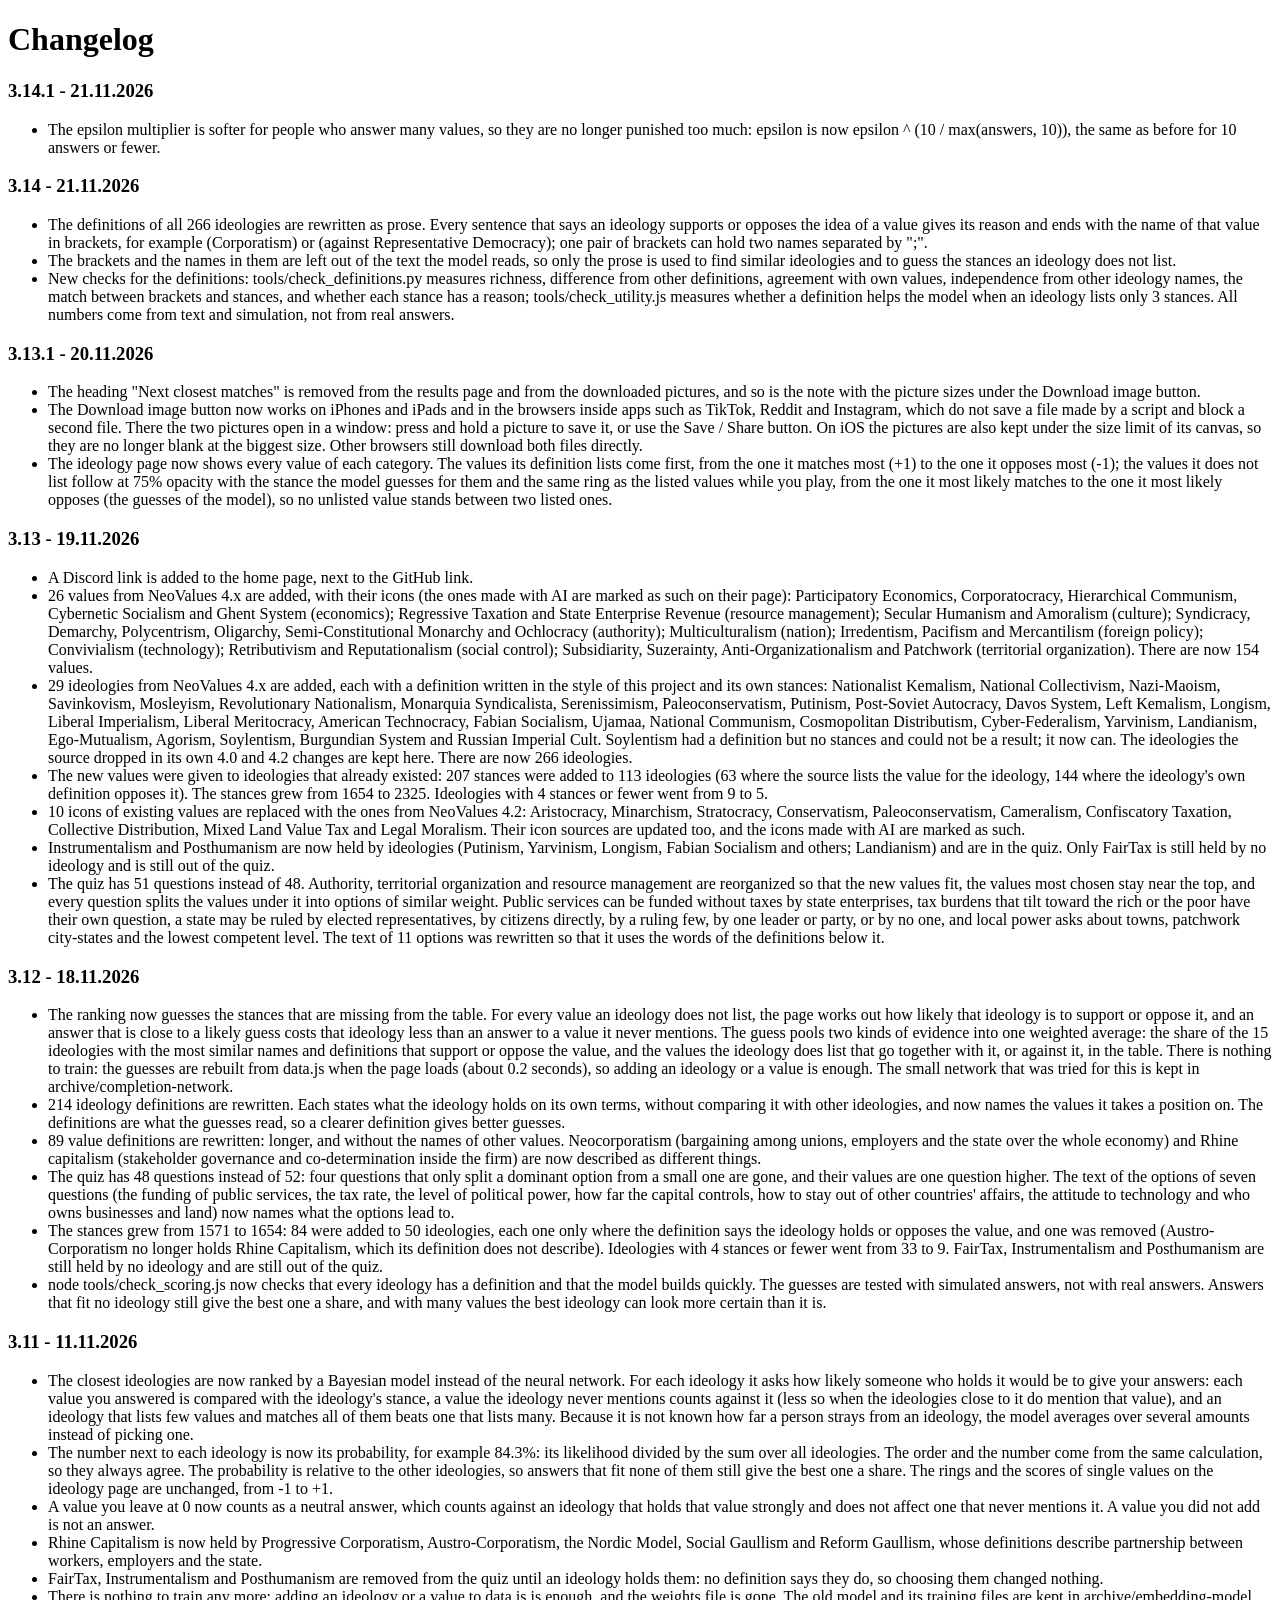
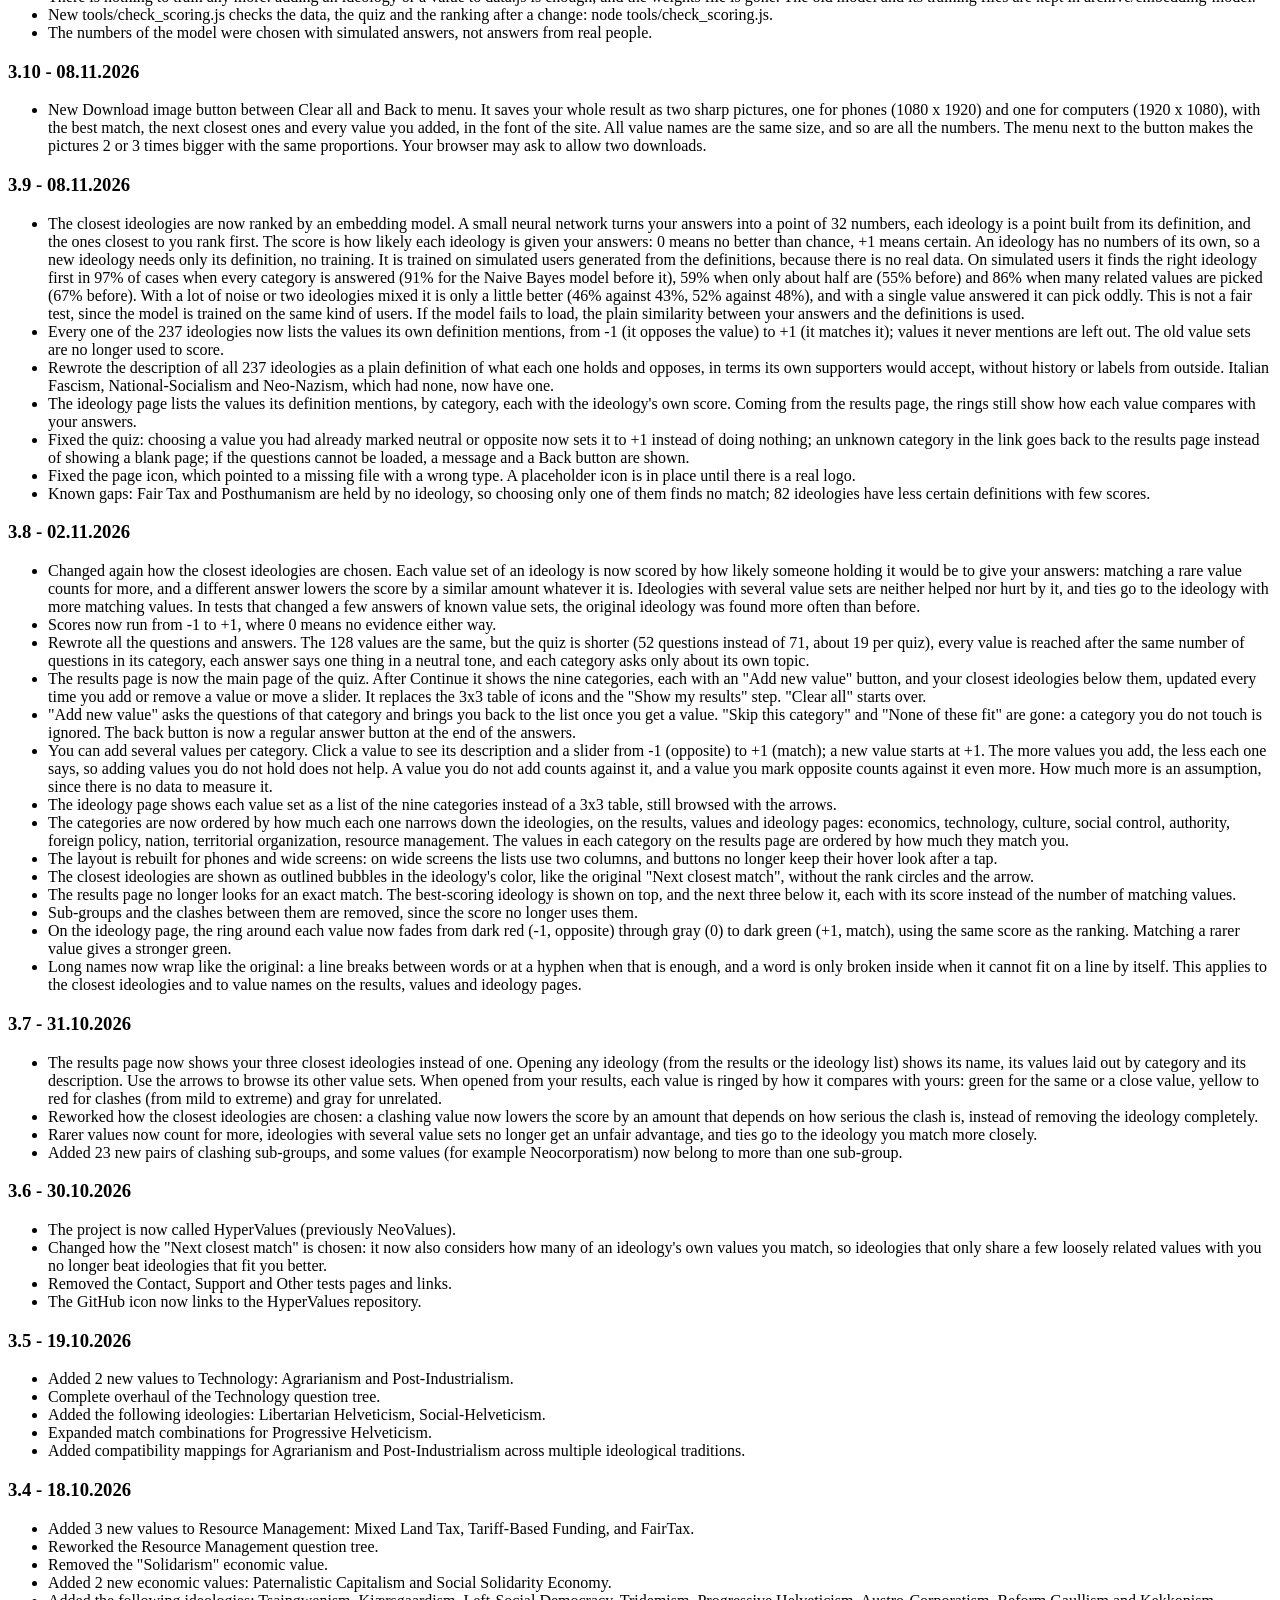
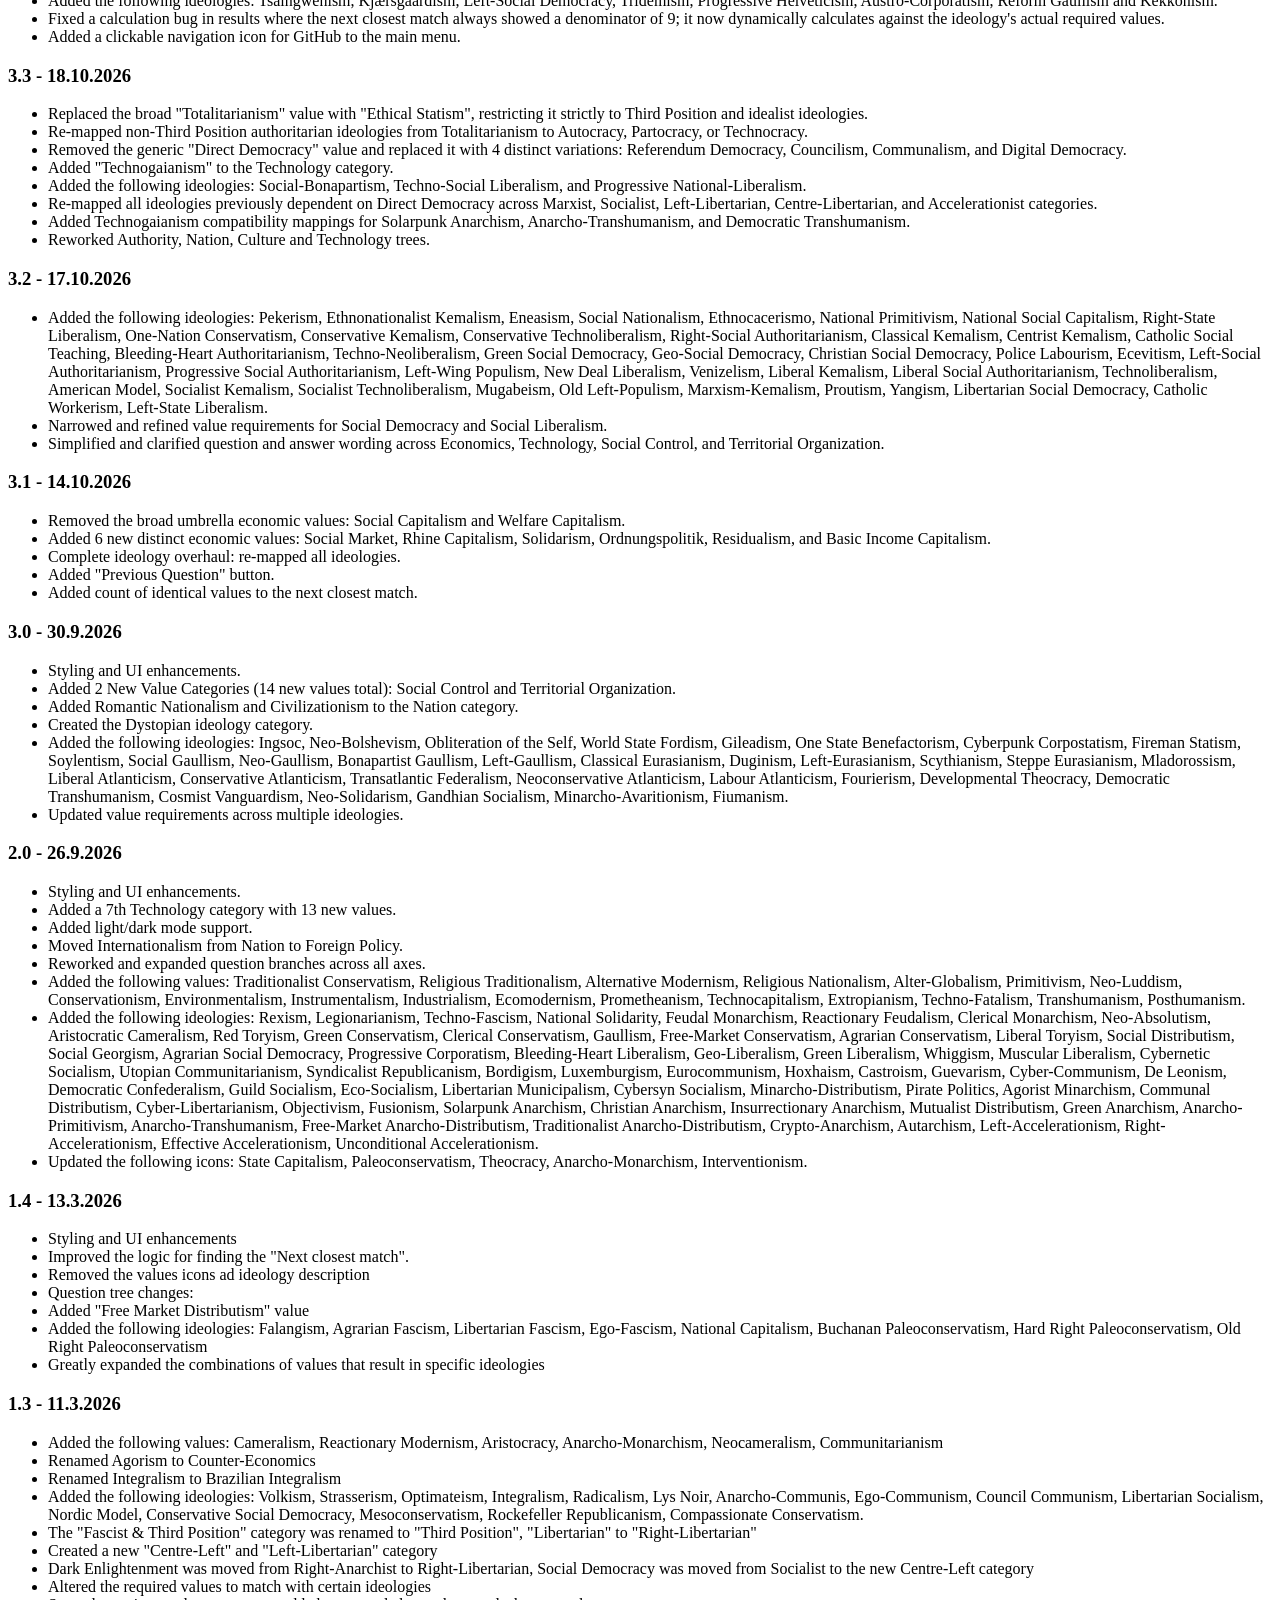
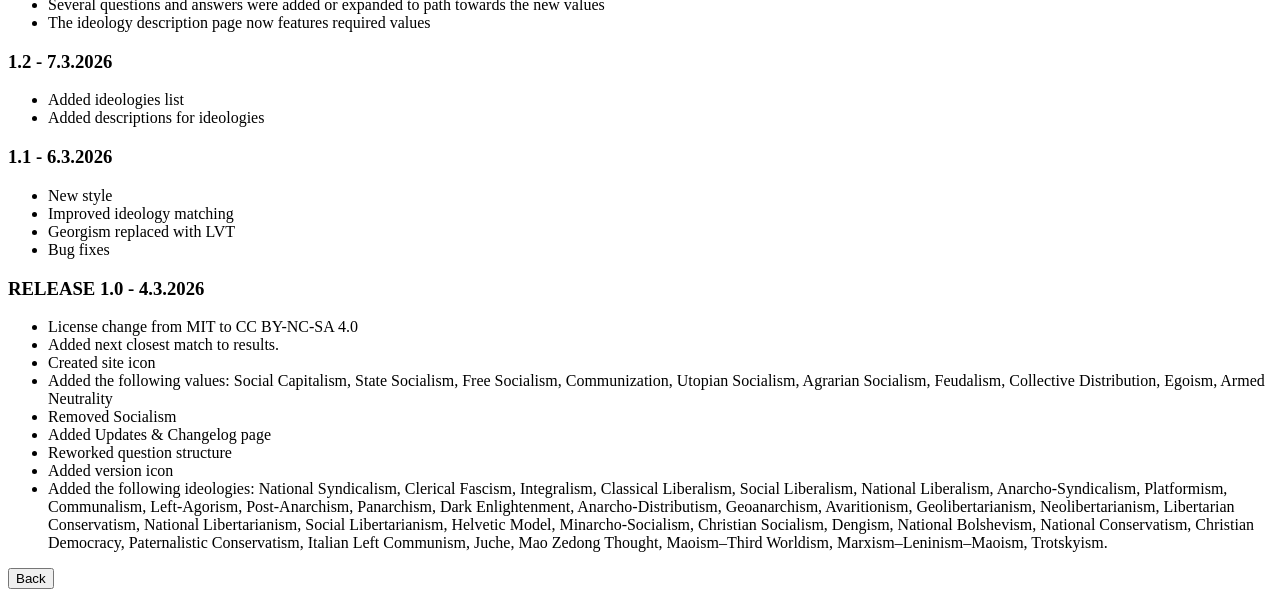
==== changelog.html @ caf20ffe "Add files via upload" ====
<!DOCTYPE html>
<html lang="en">
<head>
    <meta charset="UTF-8">
    <meta name="viewport" content="width=device-width, initial-scale=1.0">
    <title>HyperValues</title>
    <link rel="stylesheet" href="style.css">
    <link rel="icon" type="image/svg+xml" href="icon.svg">
    <script src="theme.js"></script>
</head>
<body>
    <div class="main-container">
        <h1>Changelog</h1>

        <div class="description-box">
            <h3>3.14.1 - 21.11.2026</h3>
            <ul>
                <li>The epsilon multiplier is softer for people who answer many values, so they are no longer punished too much: epsilon is now epsilon ^ (10 / max(answers, 10)), the same as before for 10 answers or fewer.</li>
            </ul>
        </div>

        <div class="description-box">
            <h3>3.14 - 21.11.2026</h3>
            <ul>
                <li>The definitions of all 266 ideologies are rewritten as prose. Every sentence that says an ideology supports or opposes the idea of a value gives its reason and ends with the name of that value in brackets, for example (Corporatism) or (against Representative Democracy); one pair of brackets can hold two names separated by ";".</li>
                <li>The brackets and the names in them are left out of the text the model reads, so only the prose is used to find similar ideologies and to guess the stances an ideology does not list.</li>
                <li>New checks for the definitions: tools/check_definitions.py measures richness, difference from other definitions, agreement with own values, independence from other ideology names, the match between brackets and stances, and whether each stance has a reason; tools/check_utility.js measures whether a definition helps the model when an ideology lists only 3 stances. All numbers come from text and simulation, not from real answers.</li>
            </ul>
        </div>

        <div class="description-box">
            <h3>3.13.1 - 20.11.2026</h3>
            <ul>
                <li>The heading "Next closest matches" is removed from the results page and from the downloaded pictures, and so is the note with the picture sizes under the Download image button.</li>
                <li>The Download image button now works on iPhones and iPads and in the browsers inside apps such as TikTok, Reddit and Instagram, which do not save a file made by a script and block a second file. There the two pictures open in a window: press and hold a picture to save it, or use the Save / Share button. On iOS the pictures are also kept under the size limit of its canvas, so they are no longer blank at the biggest size. Other browsers still download both files directly.</li>
                <li>The ideology page now shows every value of each category. The values its definition lists come first, from the one it matches most (+1) to the one it opposes most (-1); the values it does not list follow at 75% opacity with the stance the model guesses for them and the same ring as the listed values while you play, from the one it most likely matches to the one it most likely opposes (the guesses of the model), so no unlisted value stands between two listed ones.</li>
            </ul>
        </div>

        <div class="description-box">
            <h3>3.13 - 19.11.2026</h3>
            <ul>
                <li>A Discord link is added to the home page, next to the GitHub link.</li>
                <li>26 values from NeoValues 4.x are added, with their icons (the ones made with AI are marked as such on their page): Participatory Economics, Corporatocracy, Hierarchical Communism, Cybernetic Socialism and Ghent System (economics); Regressive Taxation and State Enterprise Revenue (resource management); Secular Humanism and Amoralism (culture); Syndicracy, Demarchy, Polycentrism, Oligarchy, Semi-Constitutional Monarchy and Ochlocracy (authority); Multiculturalism (nation); Irredentism, Pacifism and Mercantilism (foreign policy); Convivialism (technology); Retributivism and Reputationalism (social control); Subsidiarity, Suzerainty, Anti-Organizationalism and Patchwork (territorial organization). There are now 154 values.</li>
                <li>29 ideologies from NeoValues 4.x are added, each with a definition written in the style of this project and its own stances: Nationalist Kemalism, National Collectivism, Nazi-Maoism, Savinkovism, Mosleyism, Revolutionary Nationalism, Monarquia Syndicalista, Serenissimism, Paleoconservatism, Putinism, Post-Soviet Autocracy, Davos System, Left Kemalism, Longism, Liberal Imperialism, Liberal Meritocracy, American Technocracy, Fabian Socialism, Ujamaa, National Communism, Cosmopolitan Distributism, Cyber-Federalism, Yarvinism, Landianism, Ego-Mutualism, Agorism, Soylentism, Burgundian System and Russian Imperial Cult. Soylentism had a definition but no stances and could not be a result; it now can. The ideologies the source dropped in its own 4.0 and 4.2 changes are kept here. There are now 266 ideologies.</li>
                <li>The new values were given to ideologies that already existed: 207 stances were added to 113 ideologies (63 where the source lists the value for the ideology, 144 where the ideology's own definition opposes it). The stances grew from 1654 to 2325. Ideologies with 4 stances or fewer went from 9 to 5.</li>
                <li>10 icons of existing values are replaced with the ones from NeoValues 4.2: Aristocracy, Minarchism, Stratocracy, Conservatism, Paleoconservatism, Cameralism, Confiscatory Taxation, Collective Distribution, Mixed Land Value Tax and Legal Moralism. Their icon sources are updated too, and the icons made with AI are marked as such.</li>
                <li>Instrumentalism and Posthumanism are now held by ideologies (Putinism, Yarvinism, Longism, Fabian Socialism and others; Landianism) and are in the quiz. Only FairTax is still held by no ideology and is still out of the quiz.</li>
                <li>The quiz has 51 questions instead of 48. Authority, territorial organization and resource management are reorganized so that the new values fit, the values most chosen stay near the top, and every question splits the values under it into options of similar weight. Public services can be funded without taxes by state enterprises, tax burdens that tilt toward the rich or the poor have their own question, a state may be ruled by elected representatives, by citizens directly, by a ruling few, by one leader or party, or by no one, and local power asks about towns, patchwork city-states and the lowest competent level. The text of 11 options was rewritten so that it uses the words of the definitions below it.</li>
            </ul>
        </div>

        <div class="description-box">
            <h3>3.12 - 18.11.2026</h3>
            <ul>
                <li>The ranking now guesses the stances that are missing from the table. For every value an ideology does not list, the page works out how likely that ideology is to support or oppose it, and an answer that is close to a likely guess costs that ideology less than an answer to a value it never mentions. The guess pools two kinds of evidence into one weighted average: the share of the 15 ideologies with the most similar names and definitions that support or oppose the value, and the values the ideology does list that go together with it, or against it, in the table. There is nothing to train: the guesses are rebuilt from data.js when the page loads (about 0.2 seconds), so adding an ideology or a value is enough. The small network that was tried for this is kept in archive/completion-network.</li>
                <li>214 ideology definitions are rewritten. Each states what the ideology holds on its own terms, without comparing it with other ideologies, and now names the values it takes a position on. The definitions are what the guesses read, so a clearer definition gives better guesses.</li>
                <li>89 value definitions are rewritten: longer, and without the names of other values. Neocorporatism (bargaining among unions, employers and the state over the whole economy) and Rhine capitalism (stakeholder governance and co-determination inside the firm) are now described as different things.</li>
                <li>The quiz has 48 questions instead of 52: four questions that only split a dominant option from a small one are gone, and their values are one question higher. The text of the options of seven questions (the funding of public services, the tax rate, the level of political power, how far the capital controls, how to stay out of other countries' affairs, the attitude to technology and who owns businesses and land) now names what the options lead to.</li>
                <li>The stances grew from 1571 to 1654: 84 were added to 50 ideologies, each one only where the definition says the ideology holds or opposes the value, and one was removed (Austro-Corporatism no longer holds Rhine Capitalism, which its definition does not describe). Ideologies with 4 stances or fewer went from 33 to 9. FairTax, Instrumentalism and Posthumanism are still held by no ideology and are still out of the quiz.</li>
                <li>node tools/check_scoring.js now checks that every ideology has a definition and that the model builds quickly. The guesses are tested with simulated answers, not with real answers. Answers that fit no ideology still give the best one a share, and with many values the best ideology can look more certain than it is.</li>
            </ul>
        </div>

        <div class="description-box">
            <h3>3.11 - 11.11.2026</h3>
            <ul>
                <li>The closest ideologies are now ranked by a Bayesian model instead of the neural network. For each ideology it asks how likely someone who holds it would be to give your answers: each value you answered is compared with the ideology's stance, a value the ideology never mentions counts against it (less so when the ideologies close to it do mention that value), and an ideology that lists few values and matches all of them beats one that lists many. Because it is not known how far a person strays from an ideology, the model averages over several amounts instead of picking one.</li>
                <li>The number next to each ideology is now its probability, for example 84.3%: its likelihood divided by the sum over all ideologies. The order and the number come from the same calculation, so they always agree. The probability is relative to the other ideologies, so answers that fit none of them still give the best one a share. The rings and the scores of single values on the ideology page are unchanged, from -1 to +1.</li>
                <li>A value you leave at 0 now counts as a neutral answer, which counts against an ideology that holds that value strongly and does not affect one that never mentions it. A value you did not add is not an answer.</li>
                <li>Rhine Capitalism is now held by Progressive Corporatism, Austro-Corporatism, the Nordic Model, Social Gaullism and Reform Gaullism, whose definitions describe partnership between workers, employers and the state.</li>
                <li>FairTax, Instrumentalism and Posthumanism are removed from the quiz until an ideology holds them: no definition says they do, so choosing them changed nothing.</li>
                <li>There is nothing to train any more: adding an ideology or a value to data.js is enough, and the weights file is gone. The old model and its training files are kept in archive/embedding-model.</li>
                <li>New tools/check_scoring.js checks the data, the quiz and the ranking after a change: node tools/check_scoring.js.</li>
                <li>The numbers of the model were chosen with simulated answers, not answers from real people.</li>
            </ul>
        </div>

        <div class="description-box">
            <h3>3.10 - 08.11.2026</h3>
            <ul>
                <li>New Download image button between Clear all and Back to menu. It saves your whole result as two sharp pictures, one for phones (1080 x 1920) and one for computers (1920 x 1080), with the best match, the next closest ones and every value you added, in the font of the site. All value names are the same size, and so are all the numbers. The menu next to the button makes the pictures 2 or 3 times bigger with the same proportions. Your browser may ask to allow two downloads.</li>
            </ul>
        </div>

        <div class="description-box">
            <h3>3.9 - 08.11.2026</h3>
            <ul>
                <li>The closest ideologies are now ranked by an embedding model. A small neural network turns your answers into a point of 32 numbers, each ideology is a point built from its definition, and the ones closest to you rank first. The score is how likely each ideology is given your answers: 0 means no better than chance, +1 means certain. An ideology has no numbers of its own, so a new ideology needs only its definition, no training. It is trained on simulated users generated from the definitions, because there is no real data. On simulated users it finds the right ideology first in 97% of cases when every category is answered (91% for the Naive Bayes model before it), 59% when only about half are (55% before) and 86% when many related values are picked (67% before). With a lot of noise or two ideologies mixed it is only a little better (46% against 43%, 52% against 48%), and with a single value answered it can pick oddly. This is not a fair test, since the model is trained on the same kind of users. If the model fails to load, the plain similarity between your answers and the definitions is used.</li>
                <li>Every one of the 237 ideologies now lists the values its own definition mentions, from -1 (it opposes the value) to +1 (it matches it); values it never mentions are left out. The old value sets are no longer used to score.</li>
                <li>Rewrote the description of all 237 ideologies as a plain definition of what each one holds and opposes, in terms its own supporters would accept, without history or labels from outside. Italian Fascism, National-Socialism and Neo-Nazism, which had none, now have one.</li>
                <li>The ideology page lists the values its definition mentions, by category, each with the ideology's own score. Coming from the results page, the rings still show how each value compares with your answers.</li>
                <li>Fixed the quiz: choosing a value you had already marked neutral or opposite now sets it to +1 instead of doing nothing; an unknown category in the link goes back to the results page instead of showing a blank page; if the questions cannot be loaded, a message and a Back button are shown.</li>
                <li>Fixed the page icon, which pointed to a missing file with a wrong type. A placeholder icon is in place until there is a real logo.</li>
                <li>Known gaps: Fair Tax and Posthumanism are held by no ideology, so choosing only one of them finds no match; 82 ideologies have less certain definitions with few scores.</li>
            </ul>
        </div>

        <div class="description-box">
            <h3>3.8 - 02.11.2026</h3>
            <ul>
                <li>Changed again how the closest ideologies are chosen. Each value set of an ideology is now scored by how likely someone holding it would be to give your answers: matching a rare value counts for more, and a different answer lowers the score by a similar amount whatever it is. Ideologies with several value sets are neither helped nor hurt by it, and ties go to the ideology with more matching values. In tests that changed a few answers of known value sets, the original ideology was found more often than before.</li>
                <li>Scores now run from -1 to +1, where 0 means no evidence either way.</li>
                <li>Rewrote all the questions and answers. The 128 values are the same, but the quiz is shorter (52 questions instead of 71, about 19 per quiz), every value is reached after the same number of questions in its category, each answer says one thing in a neutral tone, and each category asks only about its own topic.</li>
                <li>The results page is now the main page of the quiz. After Continue it shows the nine categories, each with an "Add new value" button, and your closest ideologies below them, updated every time you add or remove a value or move a slider. It replaces the 3x3 table of icons and the "Show my results" step. "Clear all" starts over.</li>
                <li>"Add new value" asks the questions of that category and brings you back to the list once you get a value. "Skip this category" and "None of these fit" are gone: a category you do not touch is ignored. The back button is now a regular answer button at the end of the answers.</li>
                <li>You can add several values per category. Click a value to see its description and a slider from -1 (opposite) to +1 (match); a new value starts at +1. The more values you add, the less each one says, so adding values you do not hold does not help. A value you do not add counts against it, and a value you mark opposite counts against it even more. How much more is an assumption, since there is no data to measure it.</li>
                <li>The ideology page shows each value set as a list of the nine categories instead of a 3x3 table, still browsed with the arrows.</li>
                <li>The categories are now ordered by how much each one narrows down the ideologies, on the results, values and ideology pages: economics, technology, culture, social control, authority, foreign policy, nation, territorial organization, resource management. The values in each category on the results page are ordered by how much they match you.</li>
                <li>The layout is rebuilt for phones and wide screens: on wide screens the lists use two columns, and buttons no longer keep their hover look after a tap.</li>
                <li>The closest ideologies are shown as outlined bubbles in the ideology's color, like the original "Next closest match", without the rank circles and the arrow.</li>
                <li>The results page no longer looks for an exact match. The best-scoring ideology is shown on top, and the next three below it, each with its score instead of the number of matching values.</li>
                <li>Sub-groups and the clashes between them are removed, since the score no longer uses them.</li>
                <li>On the ideology page, the ring around each value now fades from dark red (-1, opposite) through gray (0) to dark green (+1, match), using the same score as the ranking. Matching a rarer value gives a stronger green.</li>
                <li>Long names now wrap like the original: a line breaks between words or at a hyphen when that is enough, and a word is only broken inside when it cannot fit on a line by itself. This applies to the closest ideologies and to value names on the results, values and ideology pages.</li>
            </ul>
        </div>

        <div class="description-box">
            <h3>3.7 - 31.10.2026</h3>
            <ul>
                <li>The results page now shows your three closest ideologies instead of one. Opening any ideology (from the results or the ideology list) shows its name, its values laid out by category and its description. Use the arrows to browse its other value sets. When opened from your results, each value is ringed by how it compares with yours: green for the same or a close value, yellow to red for clashes (from mild to extreme) and gray for unrelated.</li>
                <li>Reworked how the closest ideologies are chosen: a clashing value now lowers the score by an amount that depends on how serious the clash is, instead of removing the ideology completely.</li>
                <li>Rarer values now count for more, ideologies with several value sets no longer get an unfair advantage, and ties go to the ideology you match more closely.</li>
                <li>Added 23 new pairs of clashing sub-groups, and some values (for example Neocorporatism) now belong to more than one sub-group.</li>
            </ul>
        </div>

        <div class="description-box">
            <h3>3.6 - 30.10.2026</h3>
            <ul>
                <li>The project is now called HyperValues (previously NeoValues).</li>
                <li>Changed how the "Next closest match" is chosen: it now also considers how many of an ideology's own values you match, so ideologies that only share a few loosely related values with you no longer beat ideologies that fit you better.</li>
                <li>Removed the Contact, Support and Other tests pages and links.</li>
                <li>The GitHub icon now links to the HyperValues repository.</li>
            </ul>
        </div>

        <div class="description-box">
            <h3>3.5 - 19.10.2026</h3>
            <ul>
                <li>Added 2 new values to Technology: Agrarianism and Post-Industrialism.</li>
                <li>Complete overhaul of the Technology question tree.</li>
                <li>Added the following ideologies: Libertarian Helveticism, Social-Helveticism.</li>
                <li>Expanded match combinations for Progressive Helveticism.</li>
                <li>Added compatibility mappings for Agrarianism and Post-Industrialism across multiple ideological traditions.</li>
            </ul>
        </div>

        <div class="description-box">
            <h3>3.4 - 18.10.2026</h3>
            <ul>
                <li>Added 3 new values to Resource Management: Mixed Land Tax, Tariff-Based Funding, and FairTax.</li>
                <li>Reworked the Resource Management question tree.</li>
                <li>Removed the "Solidarism" economic value.</li>
                <li>Added 2 new economic values: Paternalistic Capitalism and Social Solidarity Economy.</li>
                <li>Added the following ideologies: Tsaingwenism, Kjærsgaardism, Left-Social Democracy, Tridemism, Progressive Helveticism, Austro-Corporatism, Reform Gaullism and Kekkonism.</li>
                <li>Fixed a calculation bug in results where the next closest match always showed a denominator of 9; it now dynamically calculates against the ideology's actual required values.</li>
                <li>Added a clickable navigation icon for GitHub to the main menu.</li>
            </ul>
        </div>

        <div class="description-box">
            <h3>3.3 - 18.10.2026</h3>
            <ul>
                <li>Replaced the broad "Totalitarianism" value with "Ethical Statism", restricting it strictly to Third Position and idealist ideologies.</li>
                <li>Re-mapped non-Third Position authoritarian ideologies from Totalitarianism to Autocracy, Partocracy, or Technocracy.</li>
                <li>Removed the generic "Direct Democracy" value and replaced it with 4 distinct variations: Referendum Democracy, Councilism, Communalism, and Digital Democracy.</li>
                <li>Added "Technogaianism" to the Technology category.</li>
                <li>Added the following ideologies: Social-Bonapartism, Techno-Social Liberalism, and Progressive National-Liberalism.</li>
                <li>Re-mapped all ideologies previously dependent on Direct Democracy across Marxist, Socialist, Left-Libertarian, Centre-Libertarian, and Accelerationist categories.</li>
                <li>Added Technogaianism compatibility mappings for Solarpunk Anarchism, Anarcho-Transhumanism, and Democratic Transhumanism.</li>
                <li>Reworked Authority, Nation, Culture and Technology trees.</li>
            </ul>
        </div>

        <div class="description-box">
            <h3>3.2 - 17.10.2026</h3>
            <ul>
                <li>Added the following ideologies: Pekerism, Ethnonationalist Kemalism, Eneasism, Social Nationalism, Ethnocacerismo, National Primitivism, 
                    National Social Capitalism, Right-State Liberalism, One-Nation Conservatism, Conservative Kemalism, Conservative Technoliberalism, 
                    Right-Social Authoritarianism, Classical Kemalism, Centrist Kemalism, Catholic Social Teaching, Bleeding-Heart Authoritarianism, 
                    Techno-Neoliberalism, Green Social Democracy, Geo-Social Democracy, Christian Social Democracy, Police Labourism, Ecevitism, 
                    Left-Social Authoritarianism, Progressive Social Authoritarianism, Left-Wing Populism, New Deal Liberalism, Venizelism, Liberal Kemalism, 
                    Liberal Social Authoritarianism, Technoliberalism, American Model, Socialist Kemalism, Socialist Technoliberalism, Mugabeism, 
                    Old Left-Populism, Marxism-Kemalism, Proutism, Yangism, Libertarian Social Democracy, Catholic Workerism, Left-State Liberalism.</li>
                <li>Narrowed and refined value requirements for Social Democracy and Social Liberalism.</li>
                <li>Simplified and clarified question and answer wording across Economics, Technology, Social Control, and Territorial Organization.</li>
            </ul>
        </div>

        <div class="description-box">
            <h3>3.1 - 14.10.2026</h3>
            <ul>
                <li>Removed the broad umbrella economic values: Social Capitalism and Welfare Capitalism.</li>
                <li>Added 6 new distinct economic values: Social Market, Rhine Capitalism, Solidarism, Ordnungspolitik, Residualism, and Basic Income Capitalism.</li>
                <li>Complete ideology overhaul: re-mapped all ideologies.</li>
                <li>Added "Previous Question" button.</li>
                <li>Added count of identical values to the next closest match.</li>
            </ul>
        </div>

        <div class="description-box">
            <h3>3.0 - 30.9.2026</h3>
            <ul>
                <li>Styling and UI enhancements.</li>
                <li>Added 2 New Value Categories (14 new values total): Social Control and Territorial Organization.</li>
                <li>Added Romantic Nationalism and Civilizationism to the Nation category.</li>
                <li>Created the Dystopian ideology category.</li>
                <li>Added the following ideologies: Ingsoc, Neo-Bolshevism, Obliteration of the Self, World State Fordism, Gileadism, One State Benefactorism, Cyberpunk Corpostatism, 
                    Fireman Statism, Soylentism, Social Gaullism, Neo-Gaullism, Bonapartist Gaullism, Left-Gaullism, Classical Eurasianism, Duginism, Left-Eurasianism, Scythianism, 
                    Steppe Eurasianism, Mladorossism, Liberal Atlanticism, Conservative Atlanticism, Transatlantic Federalism, Neoconservative Atlanticism, Labour Atlanticism, Fourierism, 
                    Developmental Theocracy, Democratic Transhumanism, Cosmist Vanguardism, Neo-Solidarism, Gandhian Socialism, Minarcho-Avaritionism, Fiumanism.</li>
                <li>Updated value requirements across multiple ideologies.</li>
            </ul>
        </div>

        <div class="description-box">
            <h3>2.0 - 26.9.2026</h3>
            <ul>
                <li>Styling and UI enhancements.</li>
                <li>Added a 7th Technology category with 13 new values.</li>
                <li>Added light/dark mode support.</li>
                <li>Moved Internationalism from Nation to Foreign Policy.</li>
                <li>Reworked and expanded question branches across all axes.</li>
                <li>Added the following values: Traditionalist Conservatism, Religious Traditionalism, Alternative Modernism, Religious Nationalism, Alter-Globalism, 
                    Primitivism, Neo-Luddism, Conservationism, Environmentalism, Instrumentalism, Industrialism, Ecomodernism, Prometheanism, Technocapitalism, Extropianism, 
                    Techno-Fatalism, Transhumanism, Posthumanism.</li>
                <li>Added the following ideologies: Rexism, Legionarianism, Techno-Fascism, National Solidarity, Feudal Monarchism, Reactionary Feudalism, Clerical Monarchism, 
                    Neo-Absolutism, Aristocratic Cameralism, Red Toryism, Green Conservatism, Clerical Conservatism, Gaullism, Free-Market Conservatism, Agrarian Conservatism, 
                    Liberal Toryism, Social Distributism, Social Georgism, Agrarian Social Democracy, Progressive Corporatism, Bleeding-Heart Liberalism, Geo-Liberalism, Green Liberalism, 
                    Whiggism, Muscular Liberalism, Cybernetic Socialism, Utopian Communitarianism, Syndicalist Republicanism, Bordigism, Luxemburgism, Eurocommunism, Hoxhaism, Castroism, 
                    Guevarism, Cyber-Communism, De Leonism, Democratic Confederalism, Guild Socialism, Eco-Socialism, Libertarian Municipalism, Cybersyn Socialism, Minarcho-Distributism, 
                    Pirate Politics, Agorist Minarchism, Communal Distributism, Cyber-Libertarianism, Objectivism, Fusionism, Solarpunk Anarchism, Christian Anarchism, Insurrectionary Anarchism, 
                    Mutualist Distributism, Green Anarchism, Anarcho-Primitivism, Anarcho-Transhumanism, Free-Market Anarcho-Distributism, Traditionalist Anarcho-Distributism, Crypto-Anarchism, 
                    Autarchism, Left-Accelerationism, Right-Accelerationism, Effective Accelerationism, Unconditional Accelerationism.</li>
                <li>Updated the following icons: State Capitalism, Paleoconservatism, Theocracy, Anarcho-Monarchism, Interventionism.</li>
            </ul>
        </div>

         <div class="description-box">
            <h3>1.4 - 13.3.2026</h3>
            <ul>
                <li>Styling and UI enhancements</li>
                <li>Improved the logic for finding the "Next closest match".</li>
                <li>Removed the values icons ad ideology description</li>
                <li>Question tree changes:</li>
                <li>Added "Free Market Distributism" value</li>
                <li>Added the following ideologies: Falangism, Agrarian Fascism, Libertarian Fascism, Ego-Fascism, National Capitalism, Buchanan Paleoconservatism, 
                    Hard Right Paleoconservatism, Old Right Paleoconservatism</li>
                <li>Greatly expanded the combinations of values that result in specific ideologies</li>
            </ul>
        </div>

        <div class="description-box">
            <h3>1.3 - 11.3.2026</h3>
            <ul>
                <li>Added the following values: Cameralism, Reactionary Modernism, Aristocracy, Anarcho-Monarchism, Neocameralism, Communitarianism</li>
                <li>Renamed Agorism to Counter-Economics</li>
                <li>Renamed Integralism to Brazilian Integralism</li>
                <li>Added the following ideologies: Volkism, Strasserism, Optimateism, Integralism, Radicalism, Lys Noir, Anarcho-Communis, Ego-Communism, Council Communism, 
                    Libertarian Socialism, Nordic Model, Conservative Social Democracy, Mesoconservatism, Rockefeller Republicanism, Compassionate Conservatism.</li>
                <li>The "Fascist & Third Position" category was renamed to "Third Position", "Libertarian" to "Right-Libertarian"</li>
                <li>Created a new "Centre-Left" and "Left-Libertarian" category</li>
                <li>Dark Enlightenment was moved from Right-Anarchist to Right-Libertarian, Social Democracy was moved from Socialist to the new Centre-Left category</li>
                <li>Altered the required values to match with certain ideologies</li>
                <li>Several questions and answers were added or expanded to path towards the new values</li>
                <li>The ideology description page now features required values</li>
            </ul>
        </div>

        <div class="description-box">
            <h3>1.2 - 7.3.2026</h3>
            <ul>
                <li>Added ideologies list</li>
                <li>Added descriptions for ideologies</li>
            </ul>
        </div>

        <div class="description-box">
            <h3>1.1 - 6.3.2026</h3>
            <ul>
                <li>New style</li>
                <li>Improved ideology matching</li>
                <li>Georgism replaced with LVT</li>
                <li>Bug fixes</li>
            </ul>
        </div>
        
        <div class="description-box">
            <h3>RELEASE 1.0 - 4.3.2026</h3>
            <ul>
                <li>License change from MIT to CC BY-NC-SA 4.0</li>
                <li>Added next closest match to results.</li>
                <li>Created site icon</li>
                <li>Added the following values: Social Capitalism, State Socialism, Free Socialism, Communization, Utopian Socialism, Agrarian Socialism, Feudalism, 
                    Collective Distribution, Egoism, Armed Neutrality</li>
                <li>Removed Socialism</li>
                <li>Added Updates & Changelog page</li>
                <li>Reworked question structure</li>
                <li>Added version icon</li>
                <li>Added the following ideologies: National Syndicalism, Clerical Fascism, Integralism, Classical Liberalism, Social Liberalism, National Liberalism, 
                    Anarcho-Syndicalism, Platformism, Communalism, Left-Agorism, Post-Anarchism, Panarchism, Dark Enlightenment, Anarcho-Distributism, Geoanarchism, 
                    Avaritionism, Geolibertarianism, Neolibertarianism, Libertarian Conservatism, National Libertarianism, Social Libertarianism, Helvetic Model, Minarcho-Socialism, 
                    Christian Socialism, Dengism, National Bolshevism, National Conservatism, Christian Democracy, Paternalistic Conservatism, Italian Left Communism, Juche, Mao Zedong Thought, 
                    Maoism–Third Worldism, Marxism–Leninism–Maoism, Trotskyism.</li>
            </ul>
        </div>

        <div class="button-container">
            <button onclick="location.href='index.html'">Back</button>
        </div>
    </div>
</body>
</html>
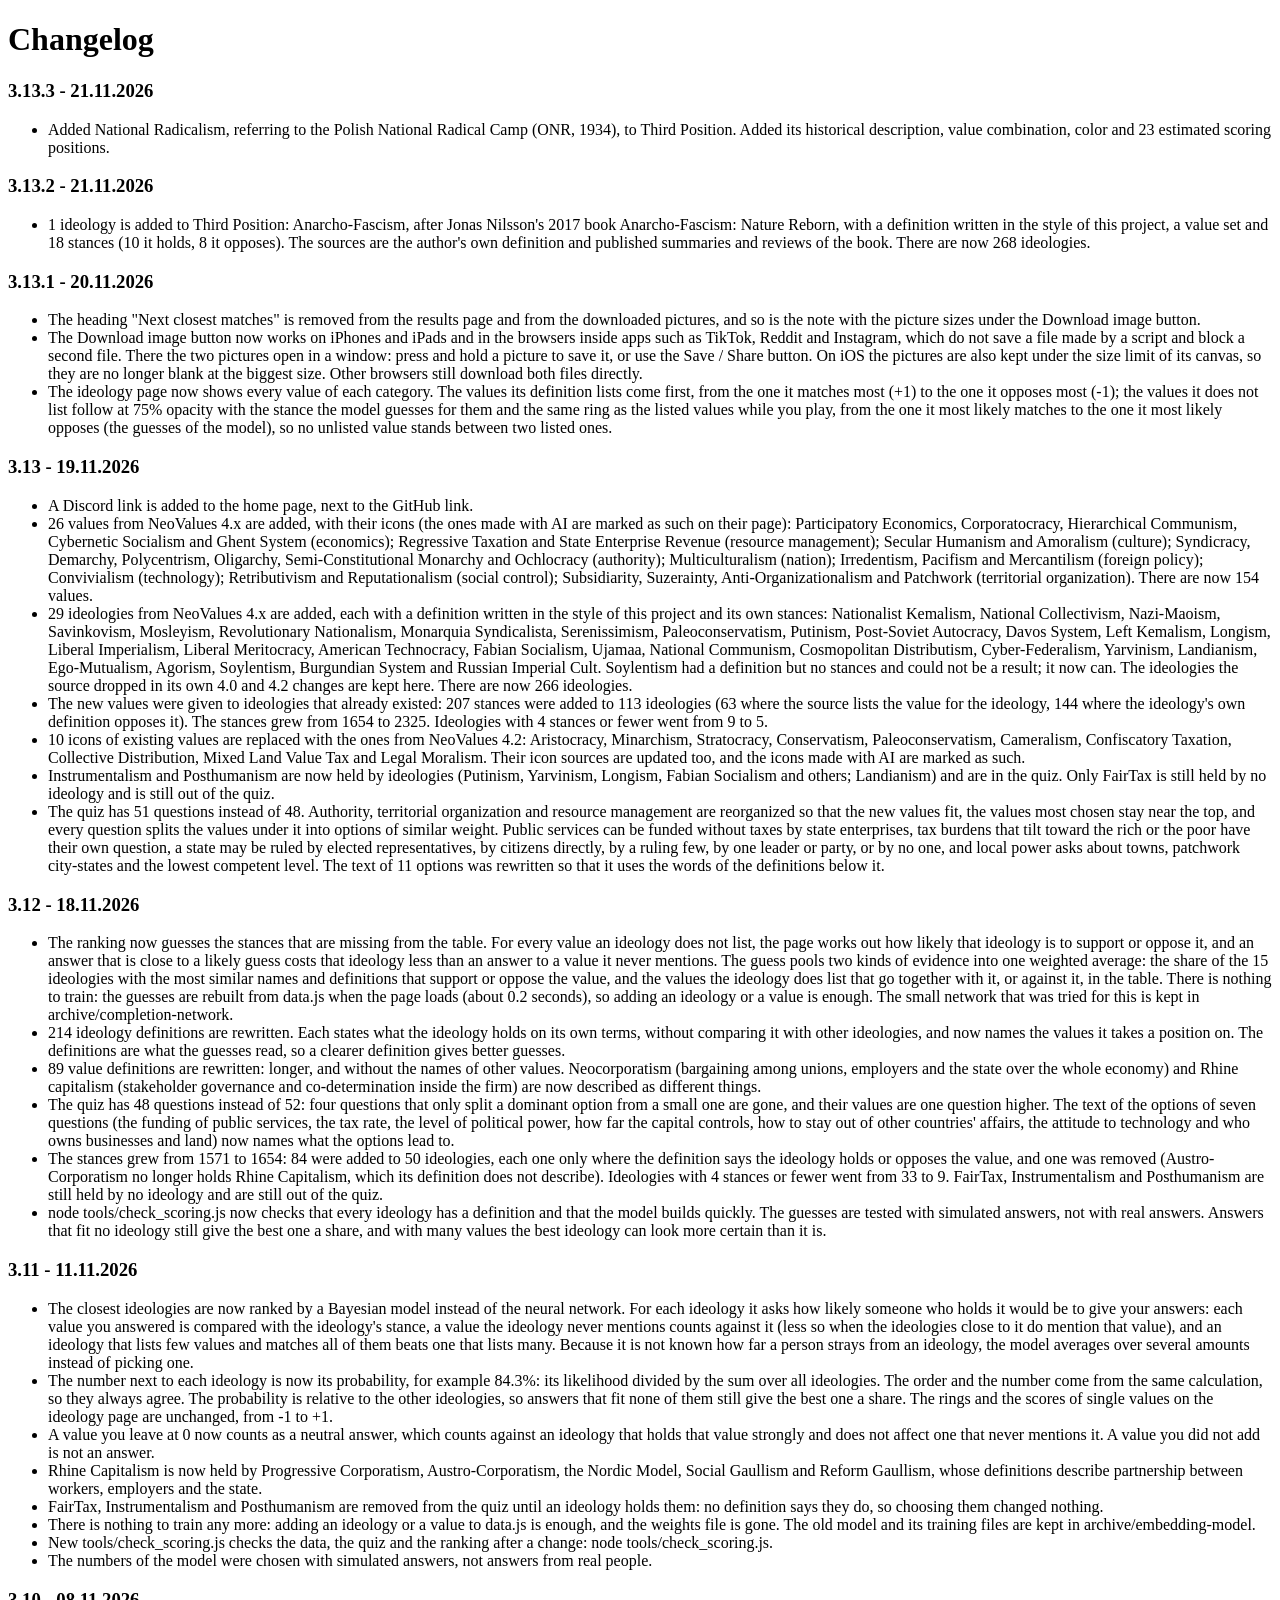
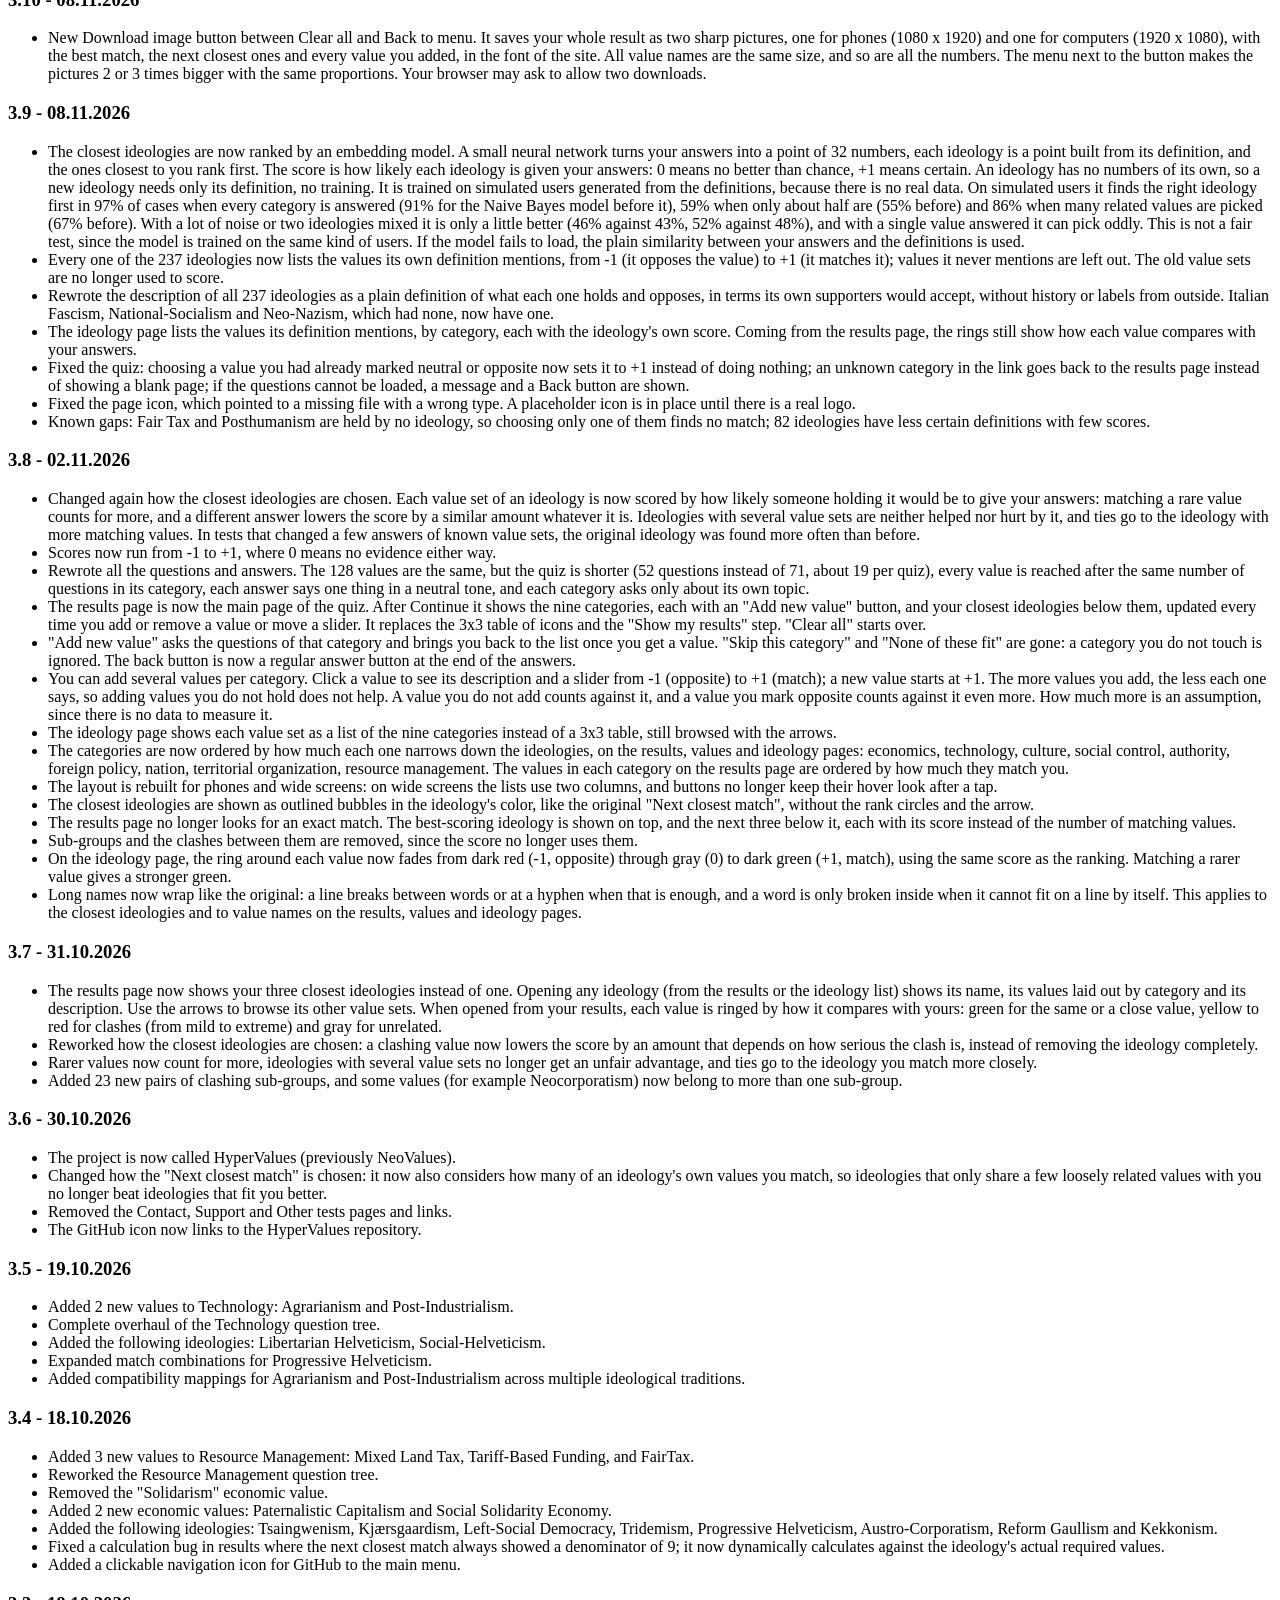
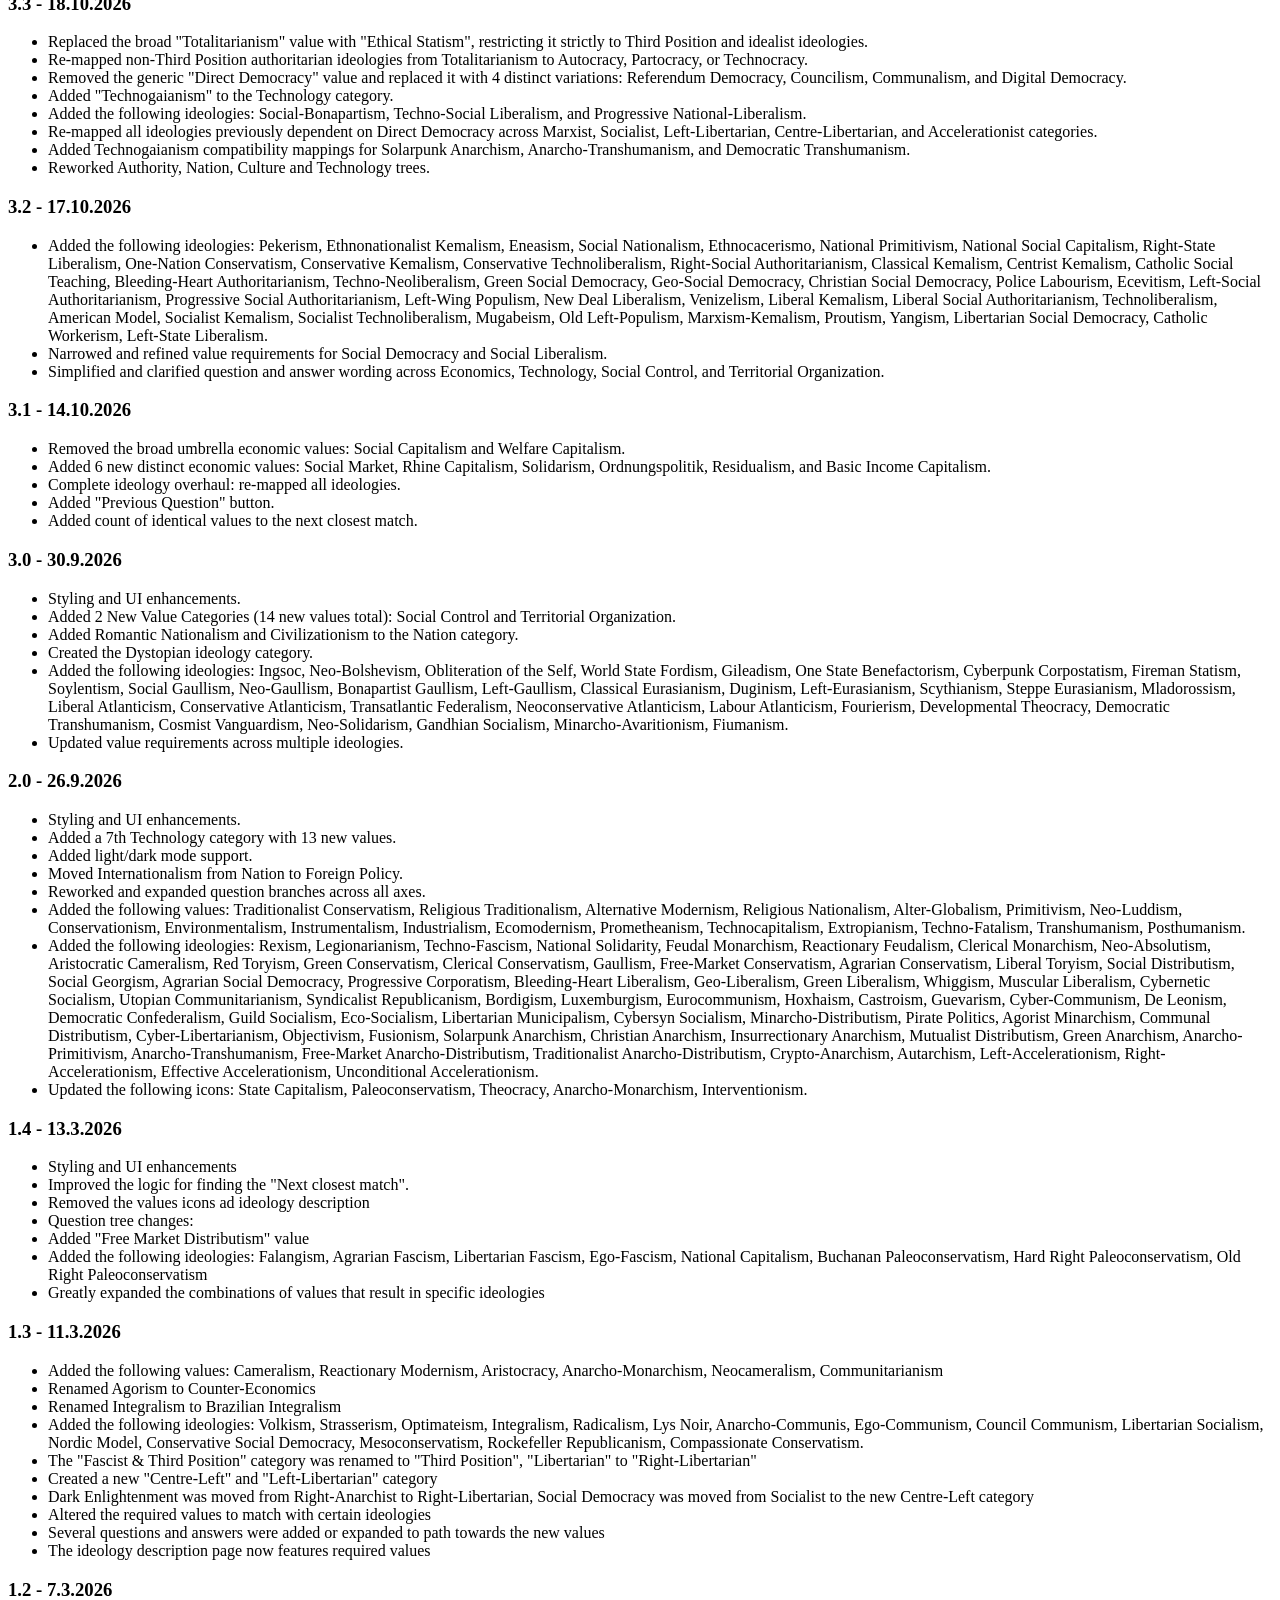
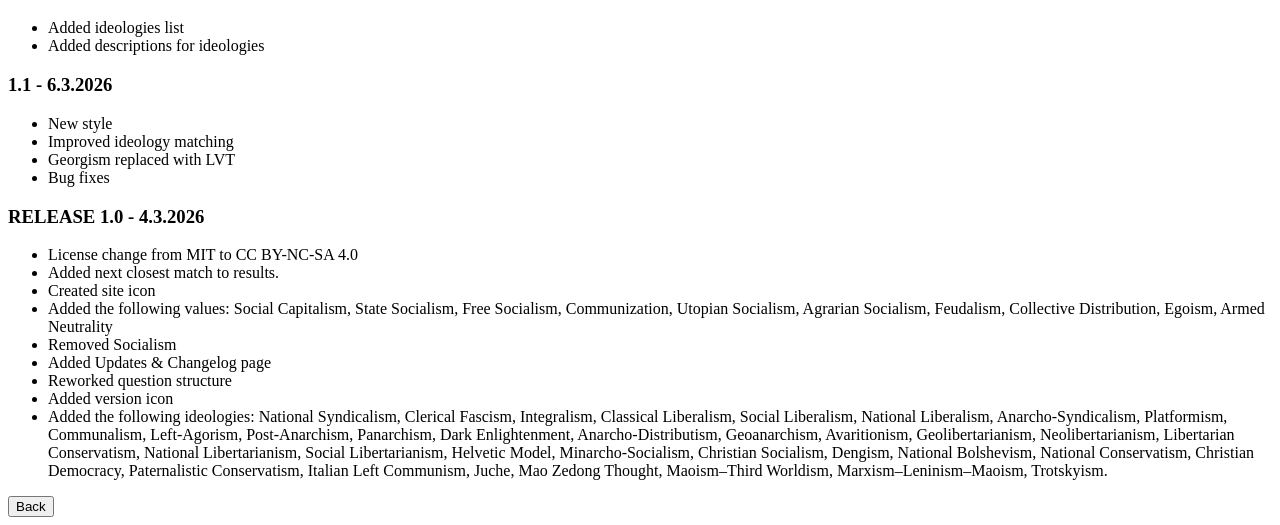
==== commit de477780: "Update philosophy category and ideology data" ====
--- a/changelog.html
+++ b/changelog.html
@@ -13,18 +13,16 @@
         <h1>Changelog</h1>
 
         <div class="description-box">
-            <h3>3.14.1 - 21.11.2026</h3>
-            <ul>
-                <li>The epsilon multiplier is softer for people who answer many values, so they are no longer punished too much: epsilon is now epsilon ^ (10 / max(answers, 10)), the same as before for 10 answers or fewer.</li>
-            </ul>
-        </div>
-
-        <div class="description-box">
-            <h3>3.14 - 21.11.2026</h3>
-            <ul>
-                <li>The definitions of all 266 ideologies are rewritten as prose. Every sentence that says an ideology supports or opposes the idea of a value gives its reason and ends with the name of that value in brackets, for example (Corporatism) or (against Representative Democracy); one pair of brackets can hold two names separated by ";".</li>
-                <li>The brackets and the names in them are left out of the text the model reads, so only the prose is used to find similar ideologies and to guess the stances an ideology does not list.</li>
-                <li>New checks for the definitions: tools/check_definitions.py measures richness, difference from other definitions, agreement with own values, independence from other ideology names, the match between brackets and stances, and whether each stance has a reason; tools/check_utility.js measures whether a definition helps the model when an ideology lists only 3 stances. All numbers come from text and simulation, not from real answers.</li>
+            <h3>3.13.3 - 21.11.2026</h3>
+            <ul>
+                <li>Added National Radicalism, referring to the Polish National Radical Camp (ONR, 1934), to Third Position. Added its historical description, value combination, color and 23 estimated scoring positions.</li>
+            </ul>
+        </div>
+
+        <div class="description-box">
+            <h3>3.13.2 - 21.11.2026</h3>
+            <ul>
+                <li>1 ideology is added to Third Position: Anarcho-Fascism, after Jonas Nilsson's 2017 book Anarcho-Fascism: Nature Reborn, with a definition written in the style of this project, a value set and 18 stances (10 it holds, 8 it opposes). The sources are the author's own definition and published summaries and reviews of the book. There are now 268 ideologies.</li>
             </ul>
         </div>
 
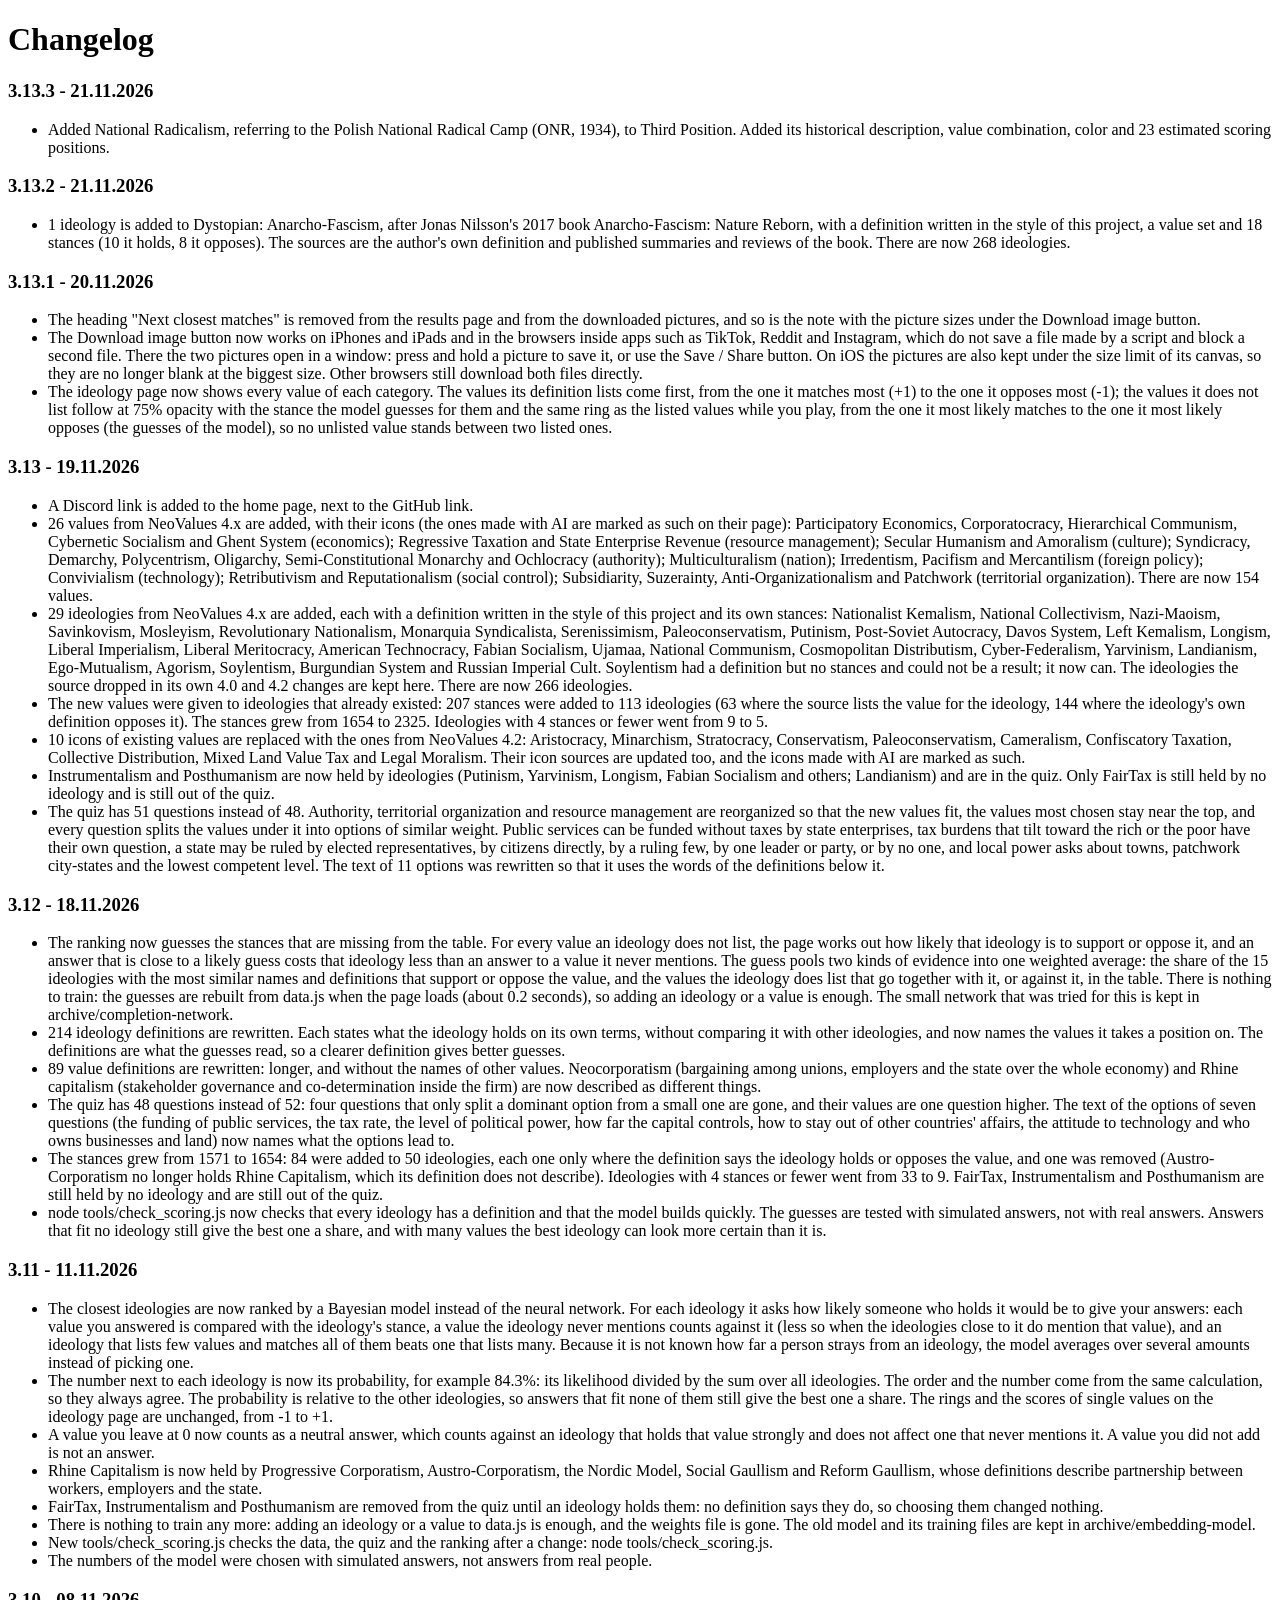
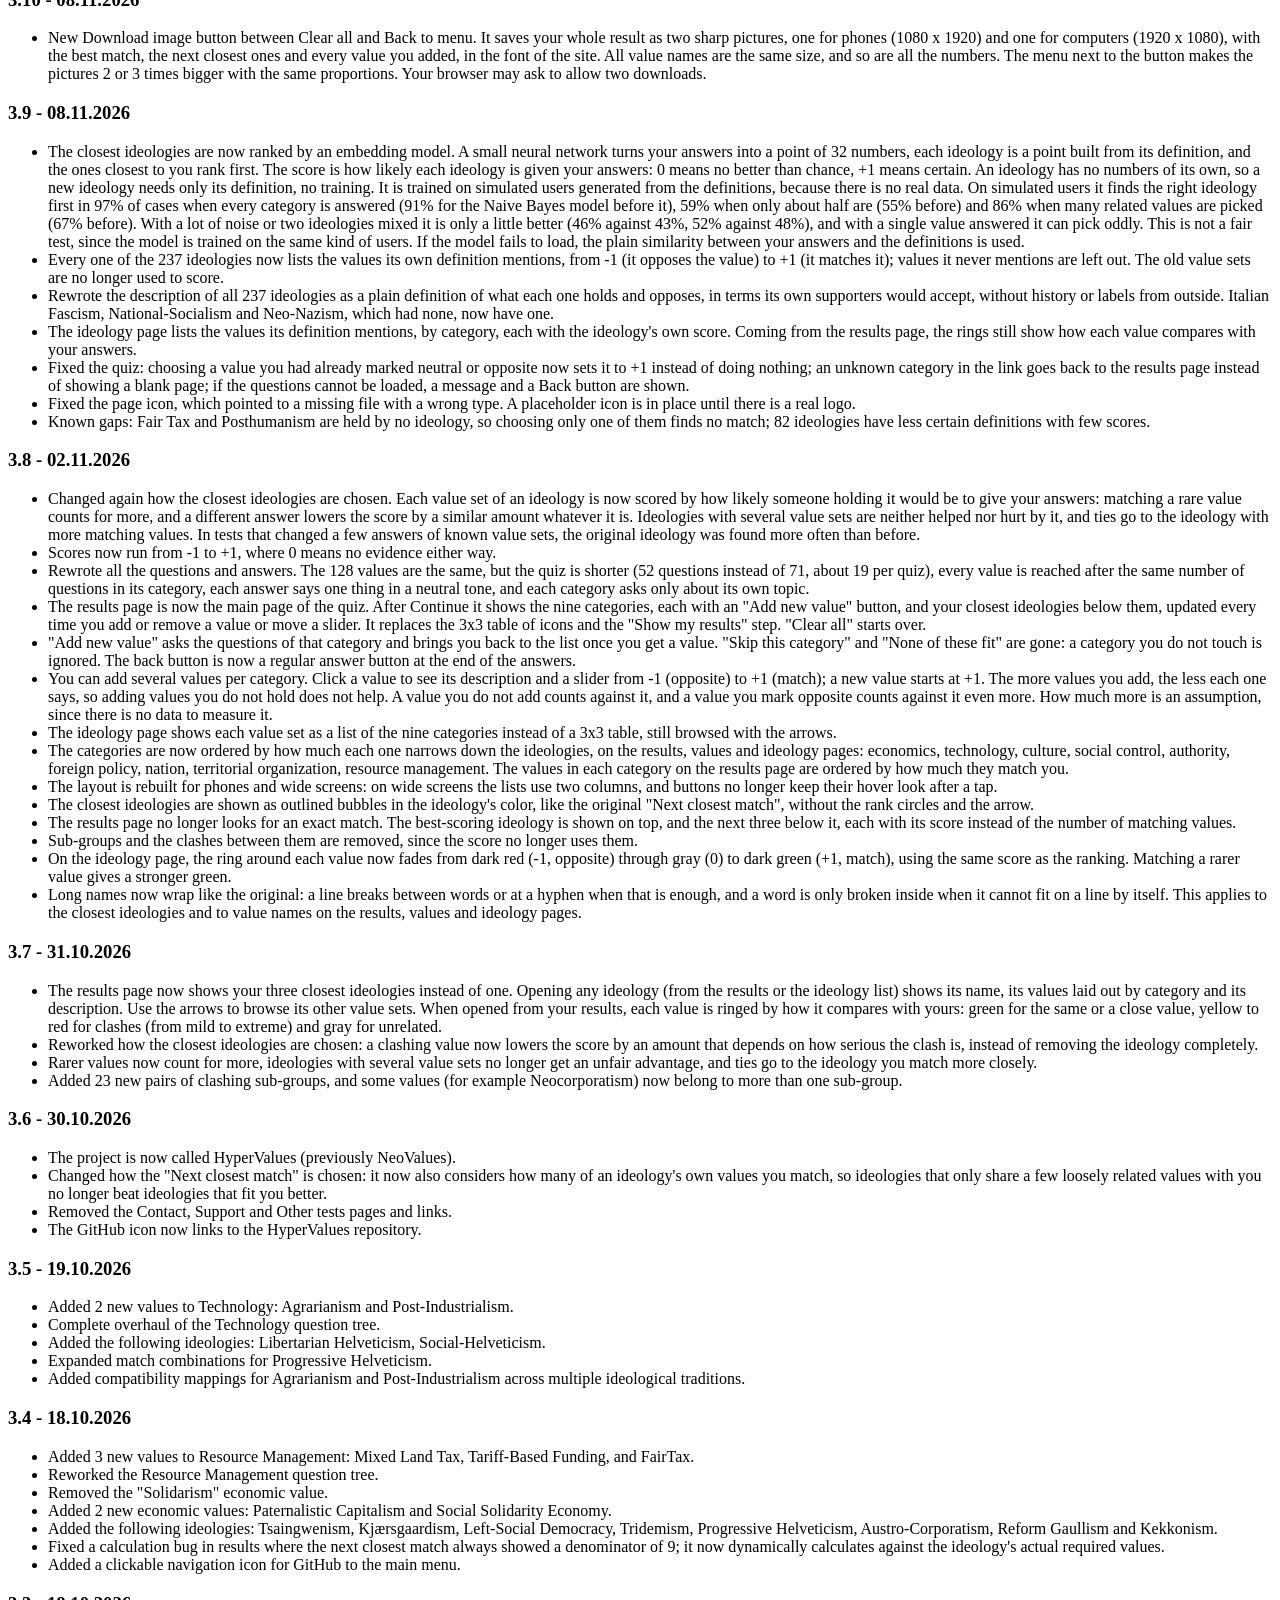
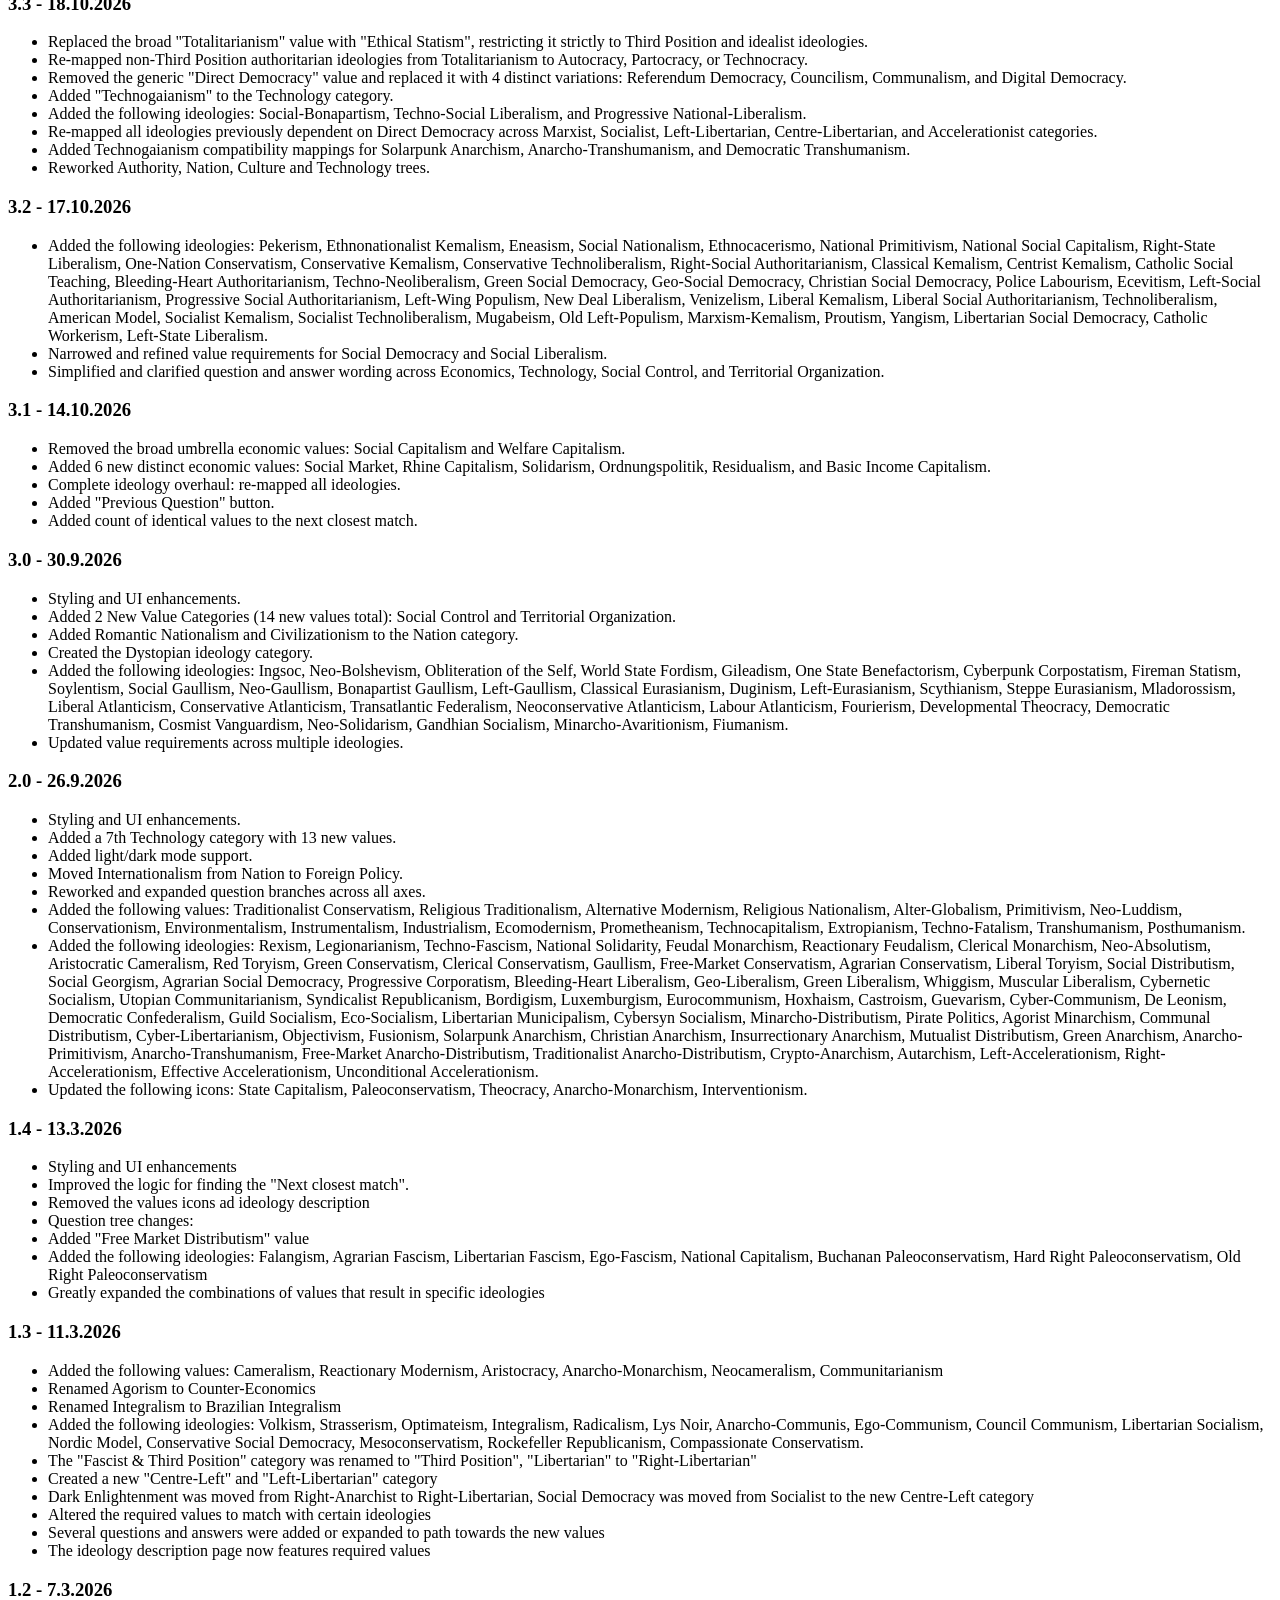
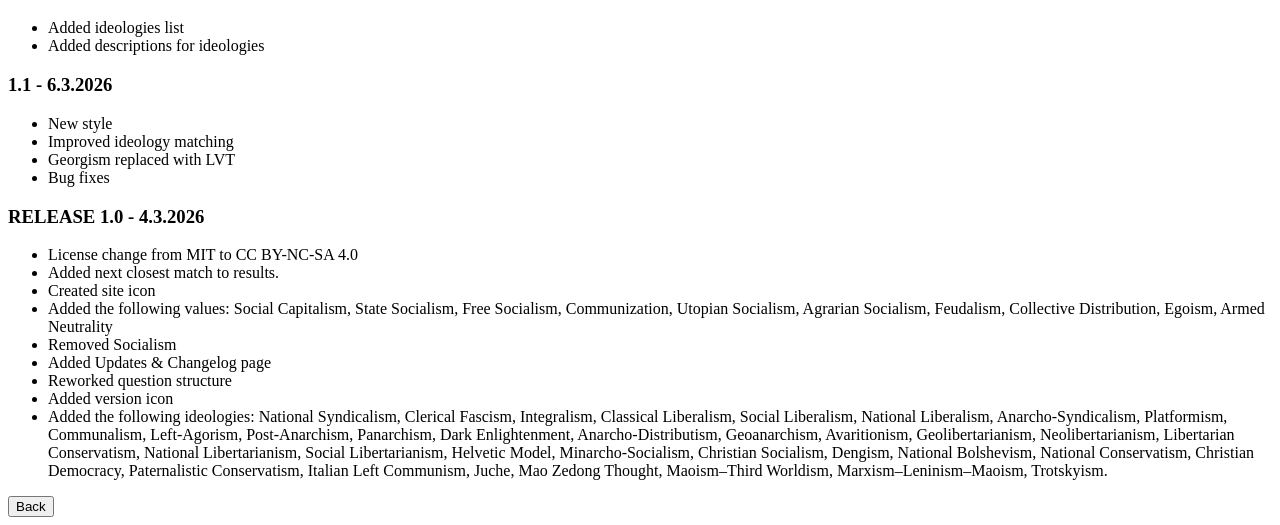
==== commit ac356bff: "Merge branch 'main' into backup-codespace-work" ====
--- a/changelog.html
+++ b/changelog.html
@@ -22,7 +22,7 @@
         <div class="description-box">
             <h3>3.13.2 - 21.11.2026</h3>
             <ul>
-                <li>1 ideology is added to Third Position: Anarcho-Fascism, after Jonas Nilsson's 2017 book Anarcho-Fascism: Nature Reborn, with a definition written in the style of this project, a value set and 18 stances (10 it holds, 8 it opposes). The sources are the author's own definition and published summaries and reviews of the book. There are now 268 ideologies.</li>
+                <li>1 ideology is added to Dystopian: Anarcho-Fascism, after Jonas Nilsson's 2017 book Anarcho-Fascism: Nature Reborn, with a definition written in the style of this project, a value set and 18 stances (10 it holds, 8 it opposes). The sources are the author's own definition and published summaries and reviews of the book. There are now 268 ideologies.</li>
             </ul>
         </div>
 
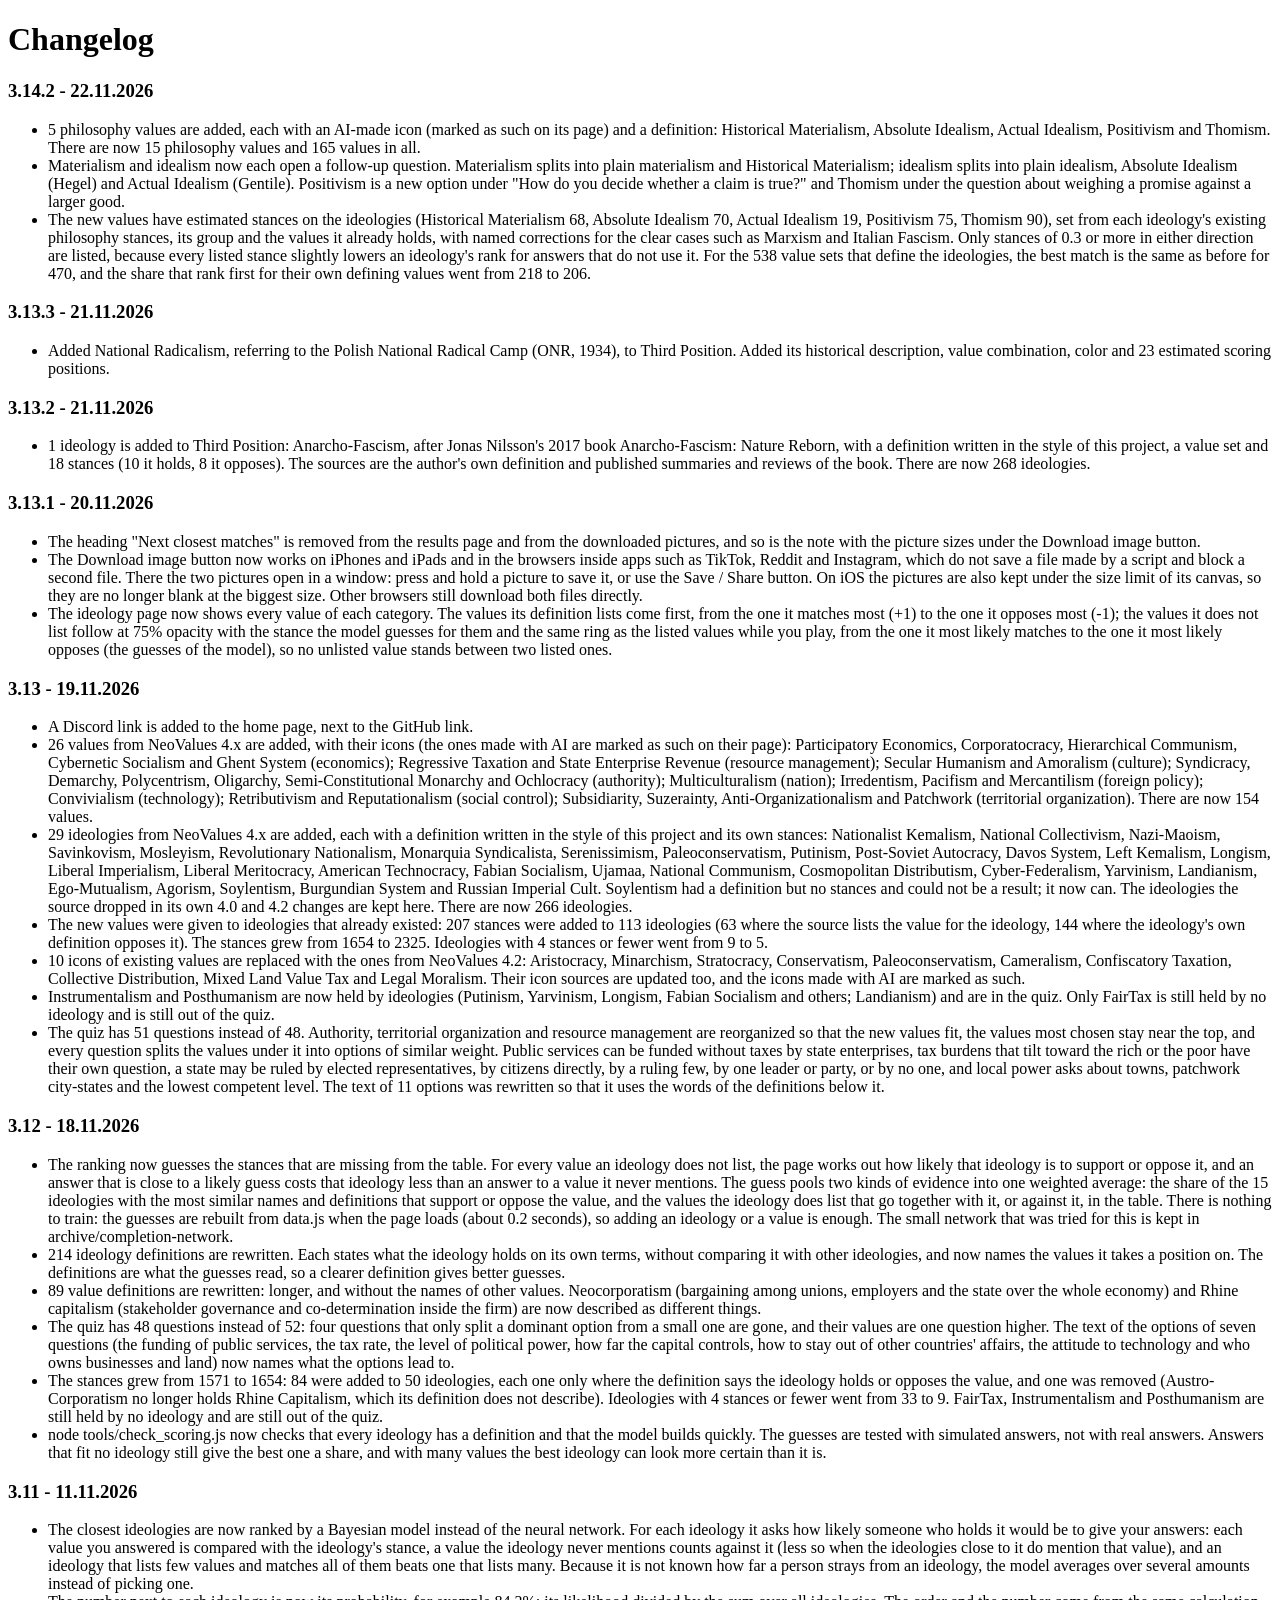
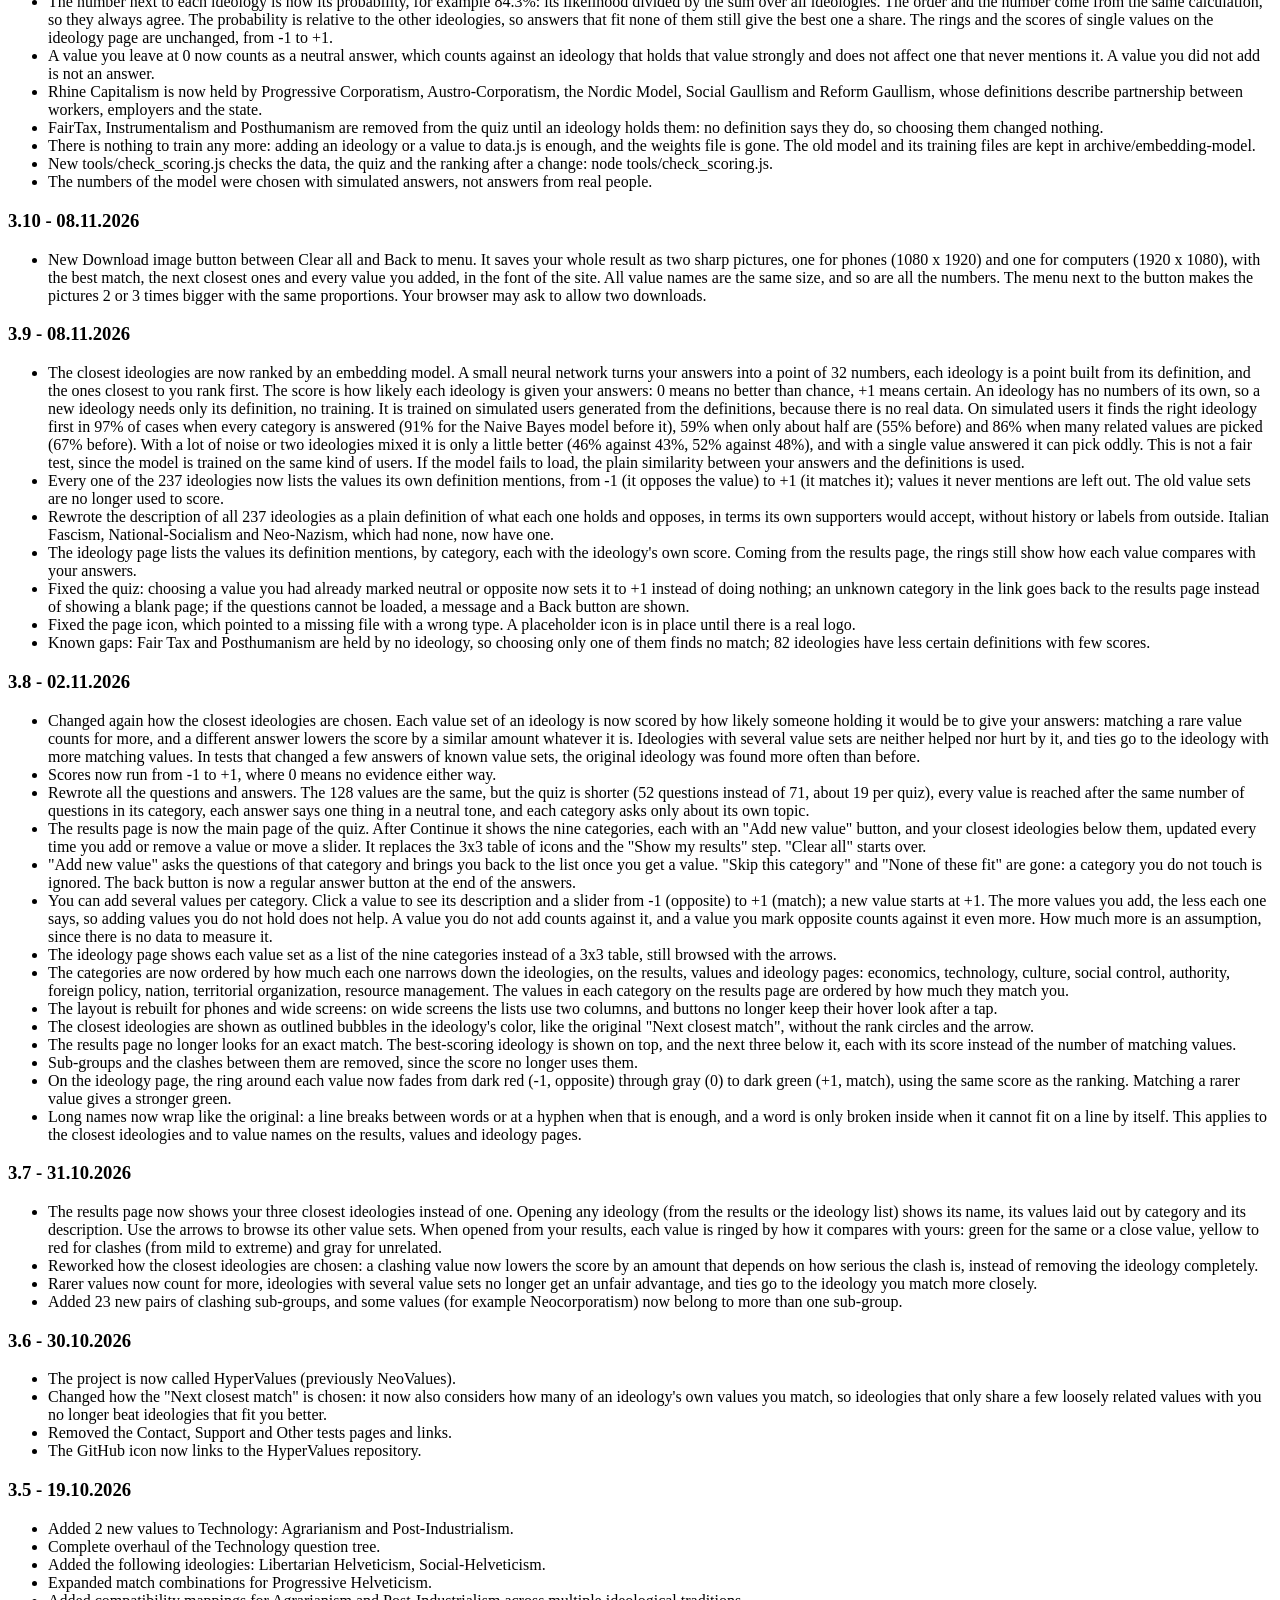
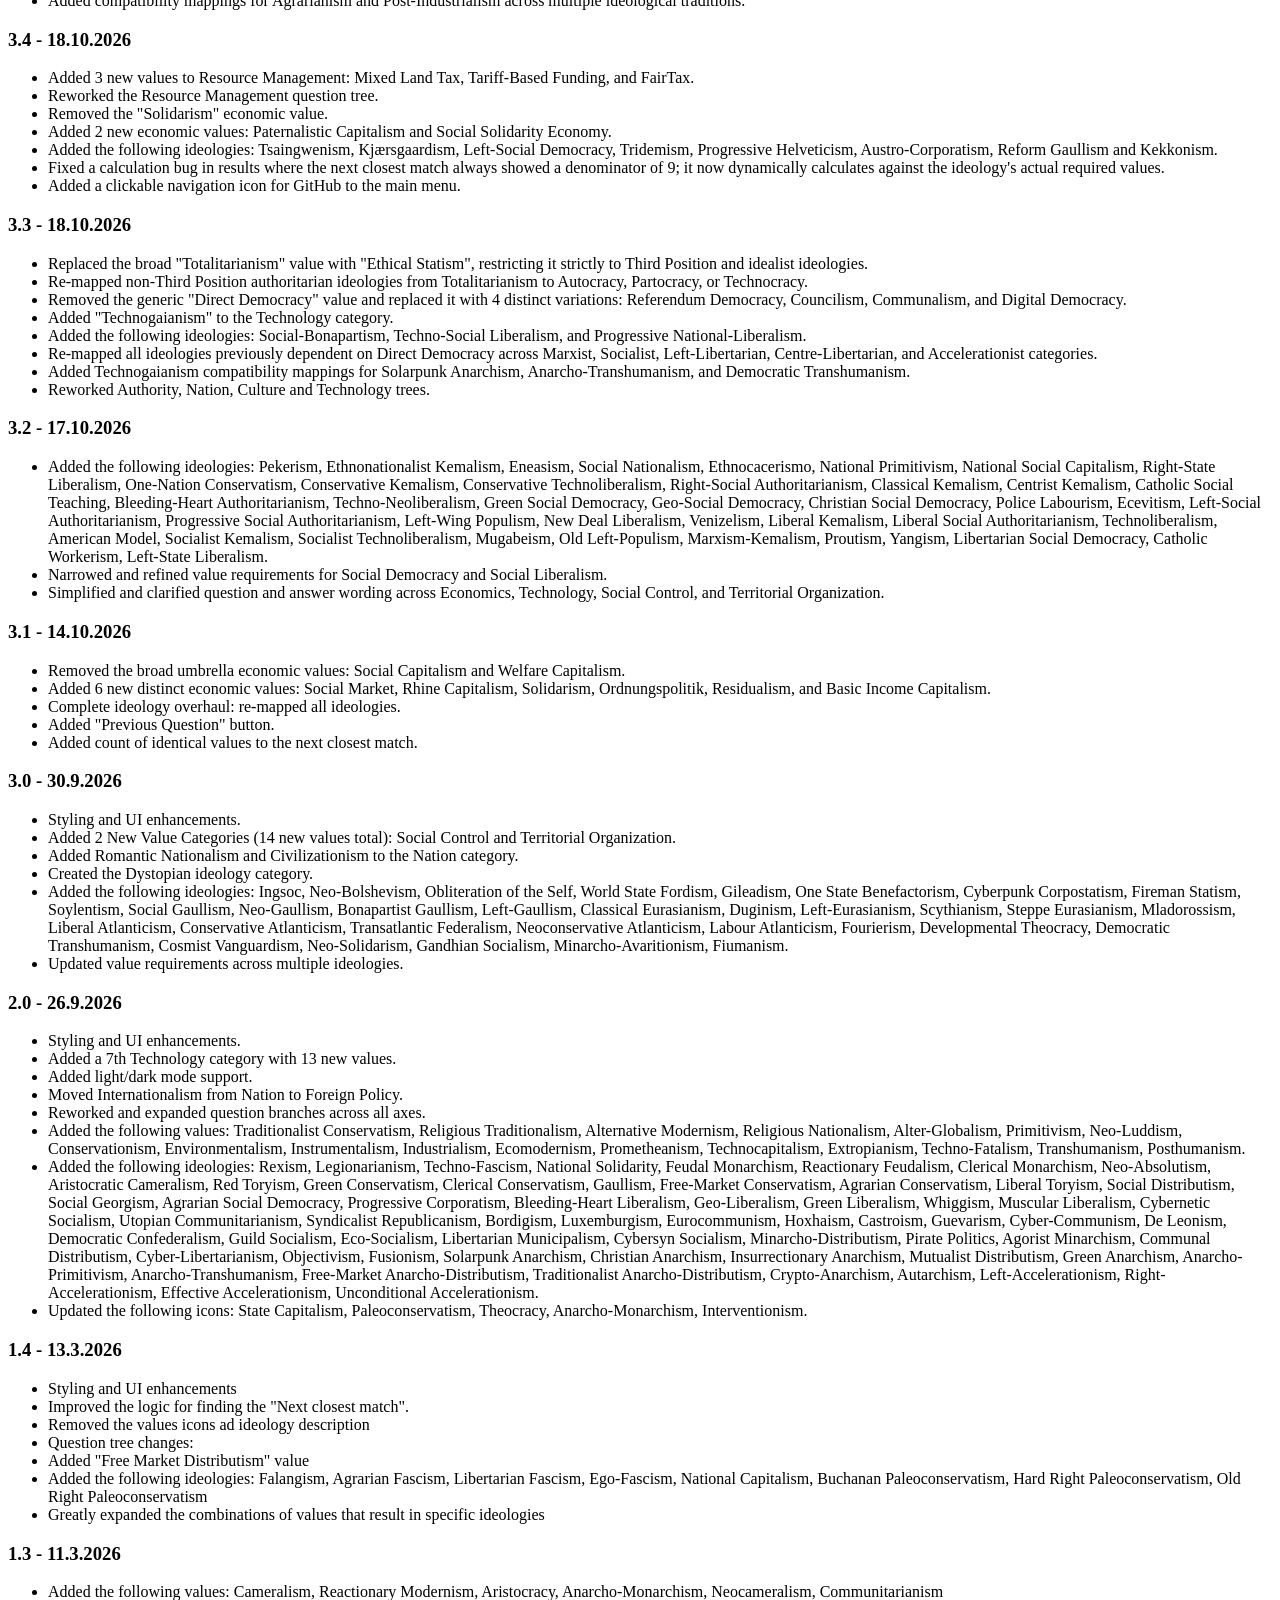
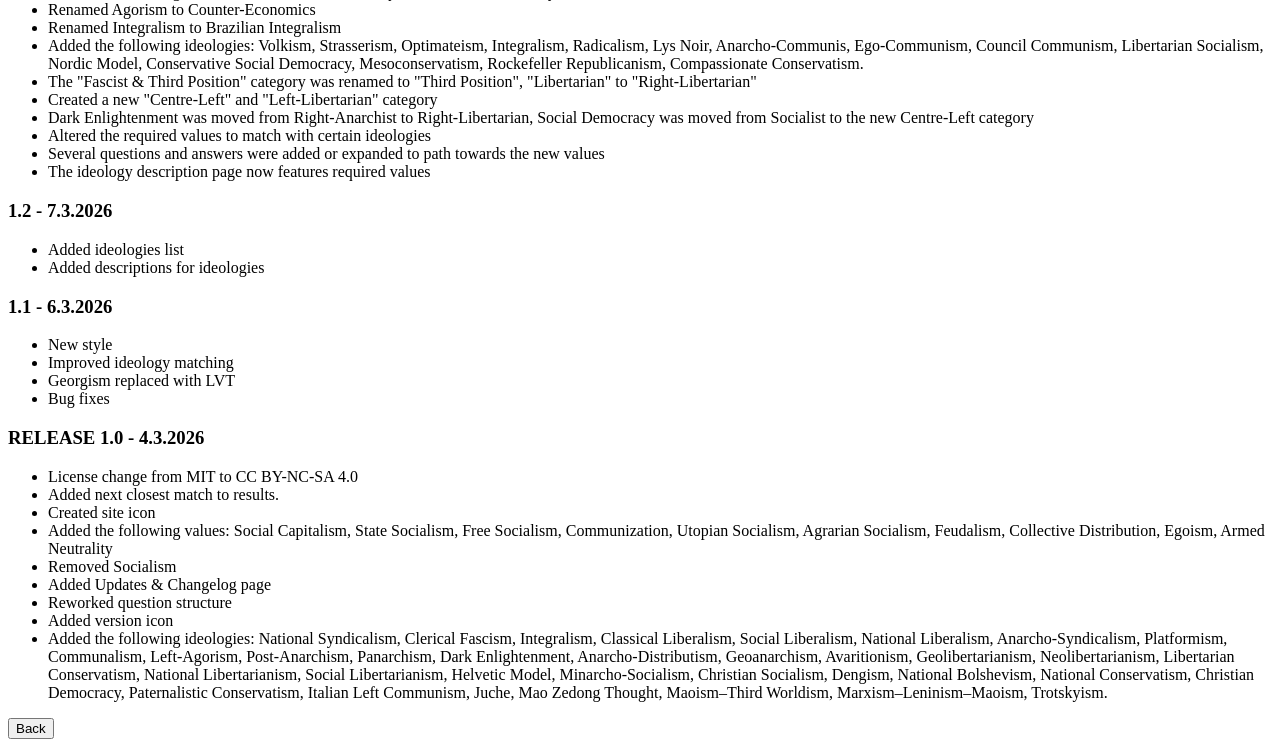
==== commit f671966e: "Update philosophy values and icons" ====
--- a/changelog.html
+++ b/changelog.html
@@ -13,6 +13,15 @@
         <h1>Changelog</h1>
 
         <div class="description-box">
+            <h3>3.14.2 - 22.11.2026</h3>
+            <ul>
+                <li>5 philosophy values are added, each with an AI-made icon (marked as such on its page) and a definition: Historical Materialism, Absolute Idealism, Actual Idealism, Positivism and Thomism. There are now 15 philosophy values and 165 values in all.</li>
+                <li>Materialism and idealism now each open a follow-up question. Materialism splits into plain materialism and Historical Materialism; idealism splits into plain idealism, Absolute Idealism (Hegel) and Actual Idealism (Gentile). Positivism is a new option under "How do you decide whether a claim is true?" and Thomism under the question about weighing a promise against a larger good.</li>
+                <li>The new values have estimated stances on the ideologies (Historical Materialism 68, Absolute Idealism 70, Actual Idealism 19, Positivism 75, Thomism 90), set from each ideology's existing philosophy stances, its group and the values it already holds, with named corrections for the clear cases such as Marxism and Italian Fascism. Only stances of 0.3 or more in either direction are listed, because every listed stance slightly lowers an ideology's rank for answers that do not use it. For the 538 value sets that define the ideologies, the best match is the same as before for 470, and the share that rank first for their own defining values went from 218 to 206.</li>
+            </ul>
+        </div>
+
+        <div class="description-box">
             <h3>3.13.3 - 21.11.2026</h3>
             <ul>
                 <li>Added National Radicalism, referring to the Polish National Radical Camp (ONR, 1934), to Third Position. Added its historical description, value combination, color and 23 estimated scoring positions.</li>
@@ -22,7 +31,7 @@
         <div class="description-box">
             <h3>3.13.2 - 21.11.2026</h3>
             <ul>
-                <li>1 ideology is added to Dystopian: Anarcho-Fascism, after Jonas Nilsson's 2017 book Anarcho-Fascism: Nature Reborn, with a definition written in the style of this project, a value set and 18 stances (10 it holds, 8 it opposes). The sources are the author's own definition and published summaries and reviews of the book. There are now 268 ideologies.</li>
+                <li>1 ideology is added to Third Position: Anarcho-Fascism, after Jonas Nilsson's 2017 book Anarcho-Fascism: Nature Reborn, with a definition written in the style of this project, a value set and 18 stances (10 it holds, 8 it opposes). The sources are the author's own definition and published summaries and reviews of the book. There are now 268 ideologies.</li>
             </ul>
         </div>
 
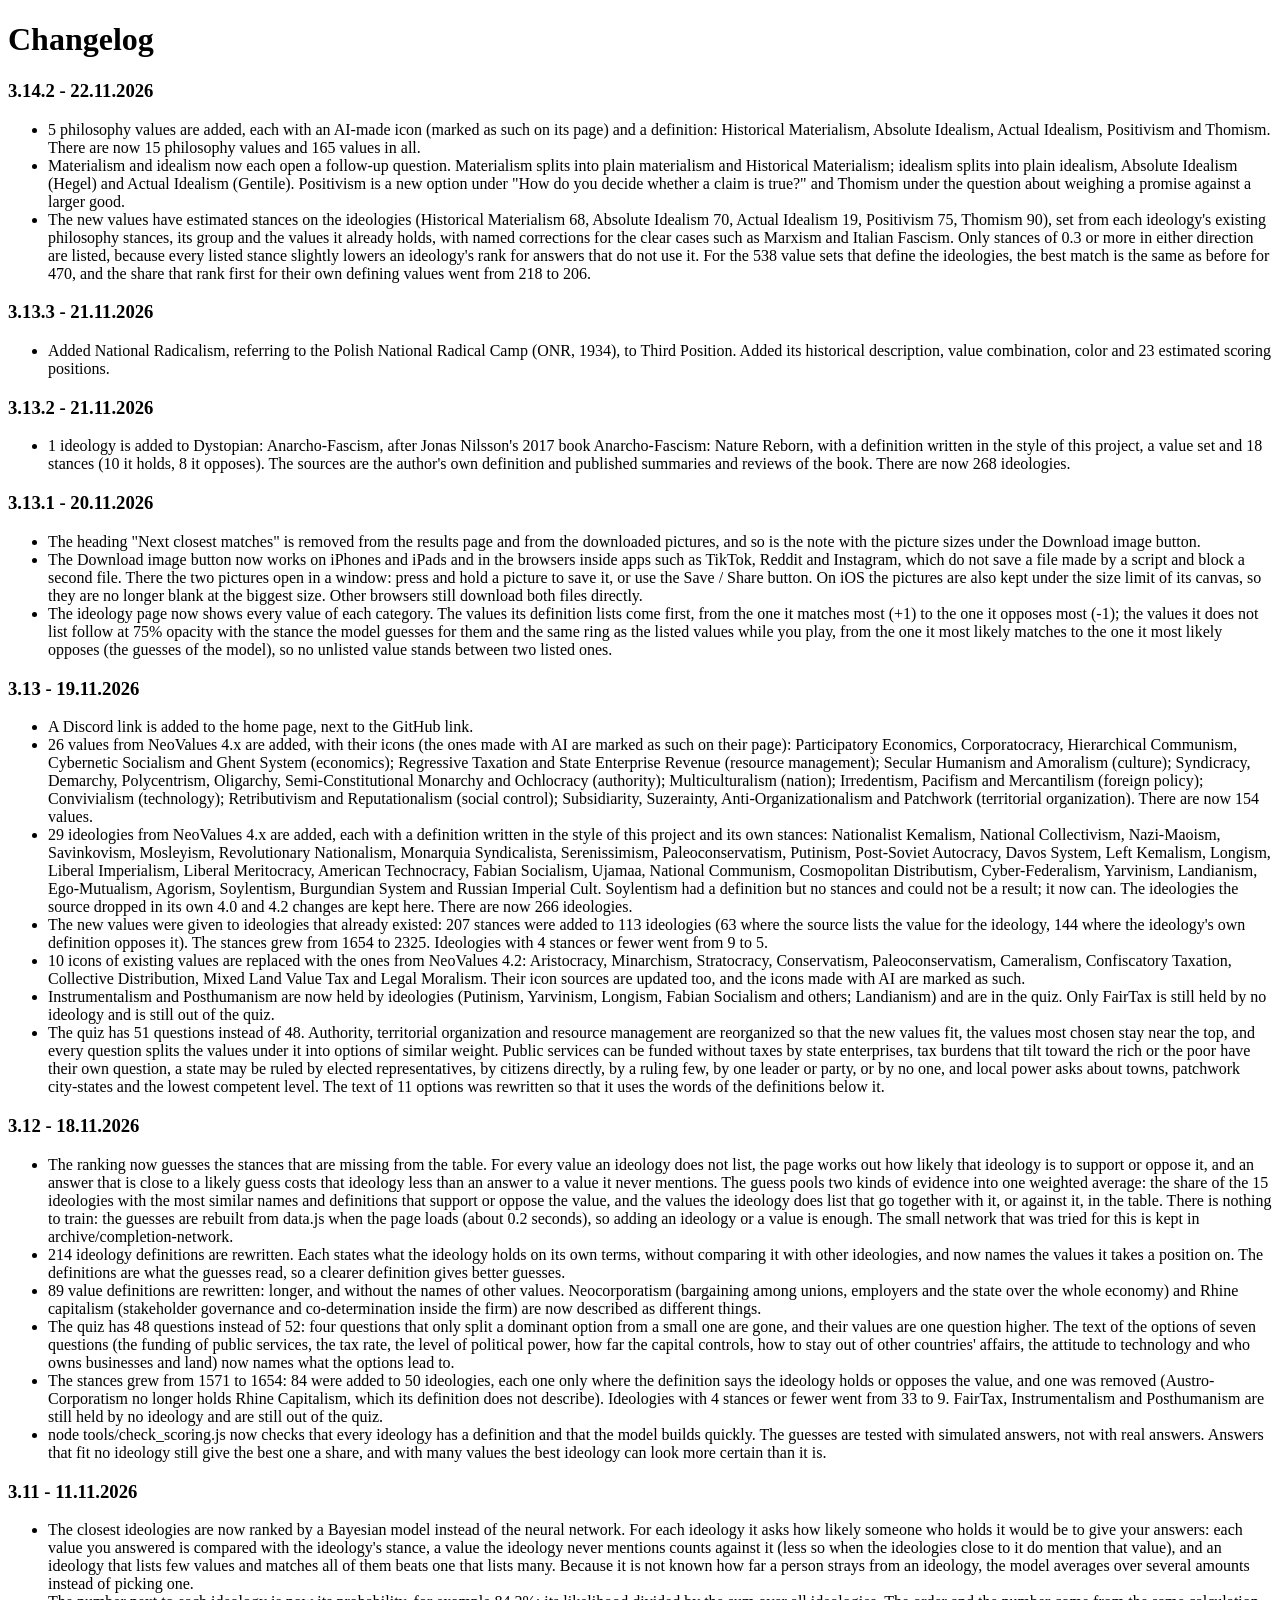
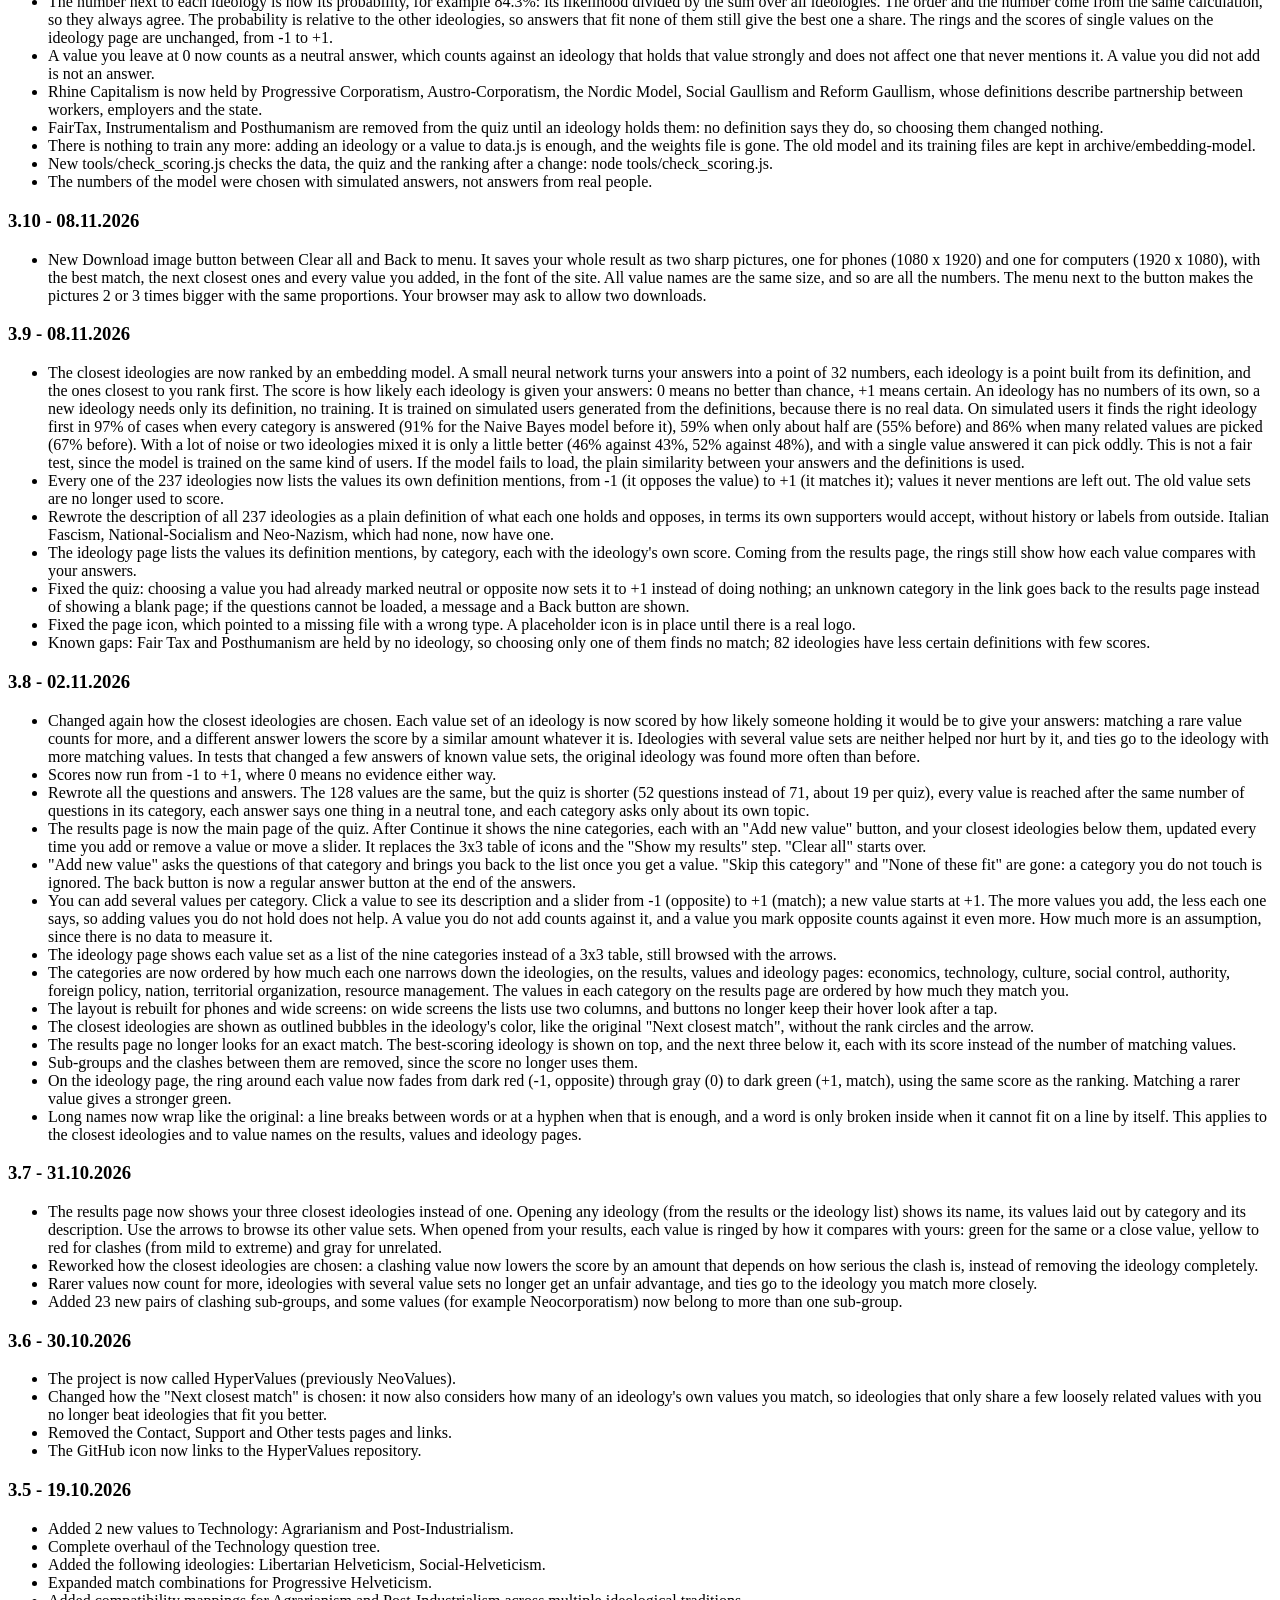
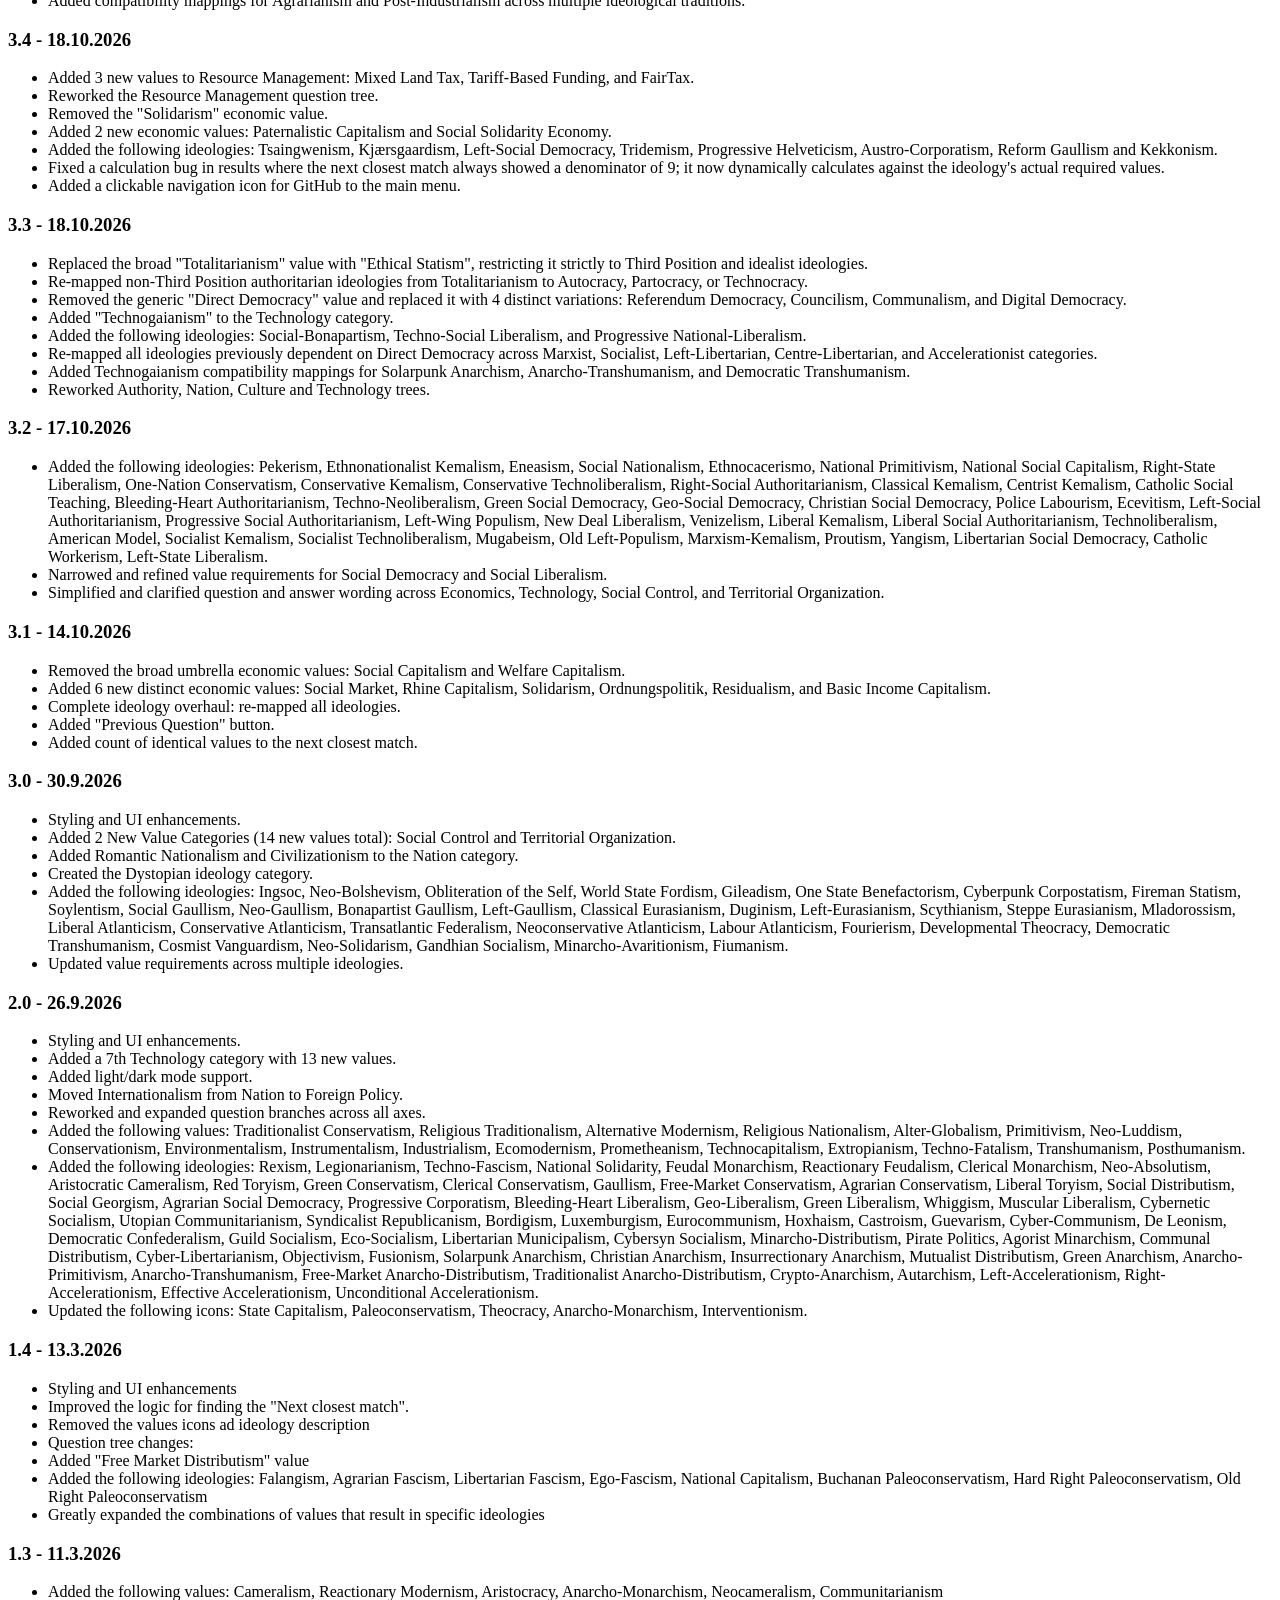
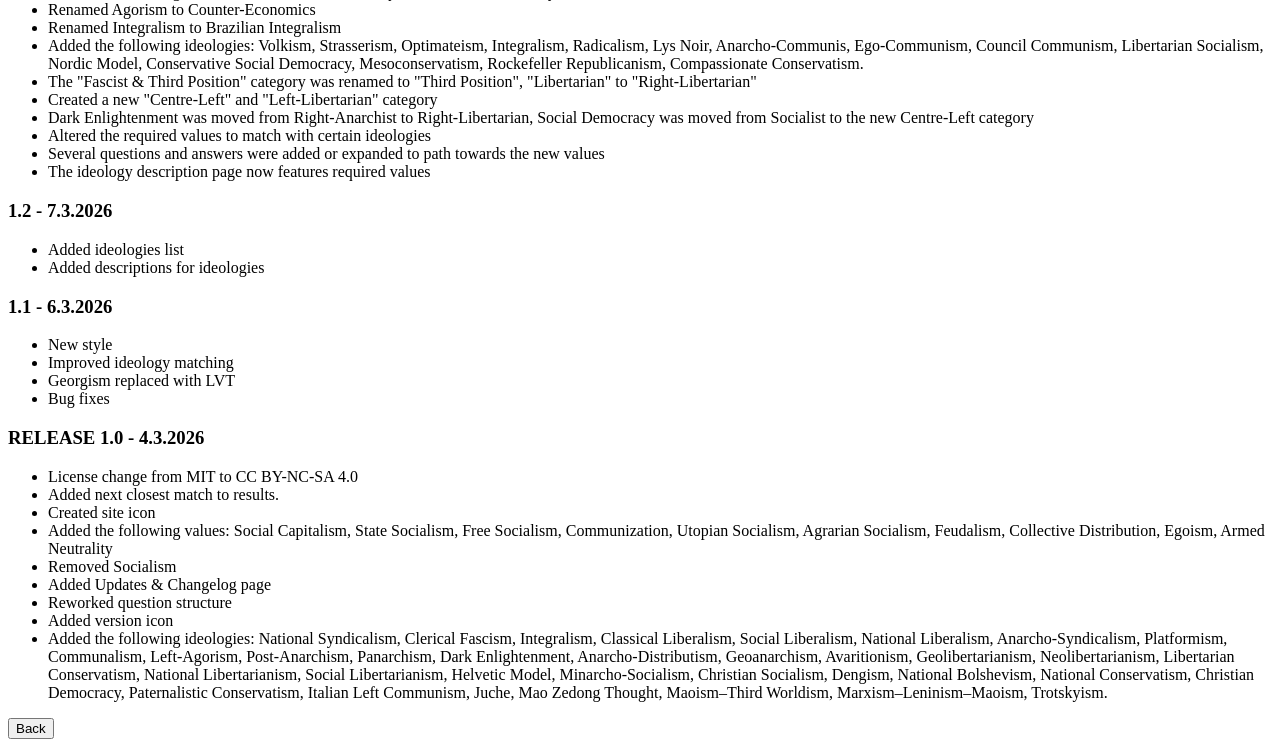
==== commit ec3e7a66: "Merge remote-tracking branch 'origin/backup-codespace-work' into backup-codespace-work" ====
--- a/changelog.html
+++ b/changelog.html
@@ -31,7 +31,7 @@
         <div class="description-box">
             <h3>3.13.2 - 21.11.2026</h3>
             <ul>
-                <li>1 ideology is added to Third Position: Anarcho-Fascism, after Jonas Nilsson's 2017 book Anarcho-Fascism: Nature Reborn, with a definition written in the style of this project, a value set and 18 stances (10 it holds, 8 it opposes). The sources are the author's own definition and published summaries and reviews of the book. There are now 268 ideologies.</li>
+                <li>1 ideology is added to Dystopian: Anarcho-Fascism, after Jonas Nilsson's 2017 book Anarcho-Fascism: Nature Reborn, with a definition written in the style of this project, a value set and 18 stances (10 it holds, 8 it opposes). The sources are the author's own definition and published summaries and reviews of the book. There are now 268 ideologies.</li>
             </ul>
         </div>
 
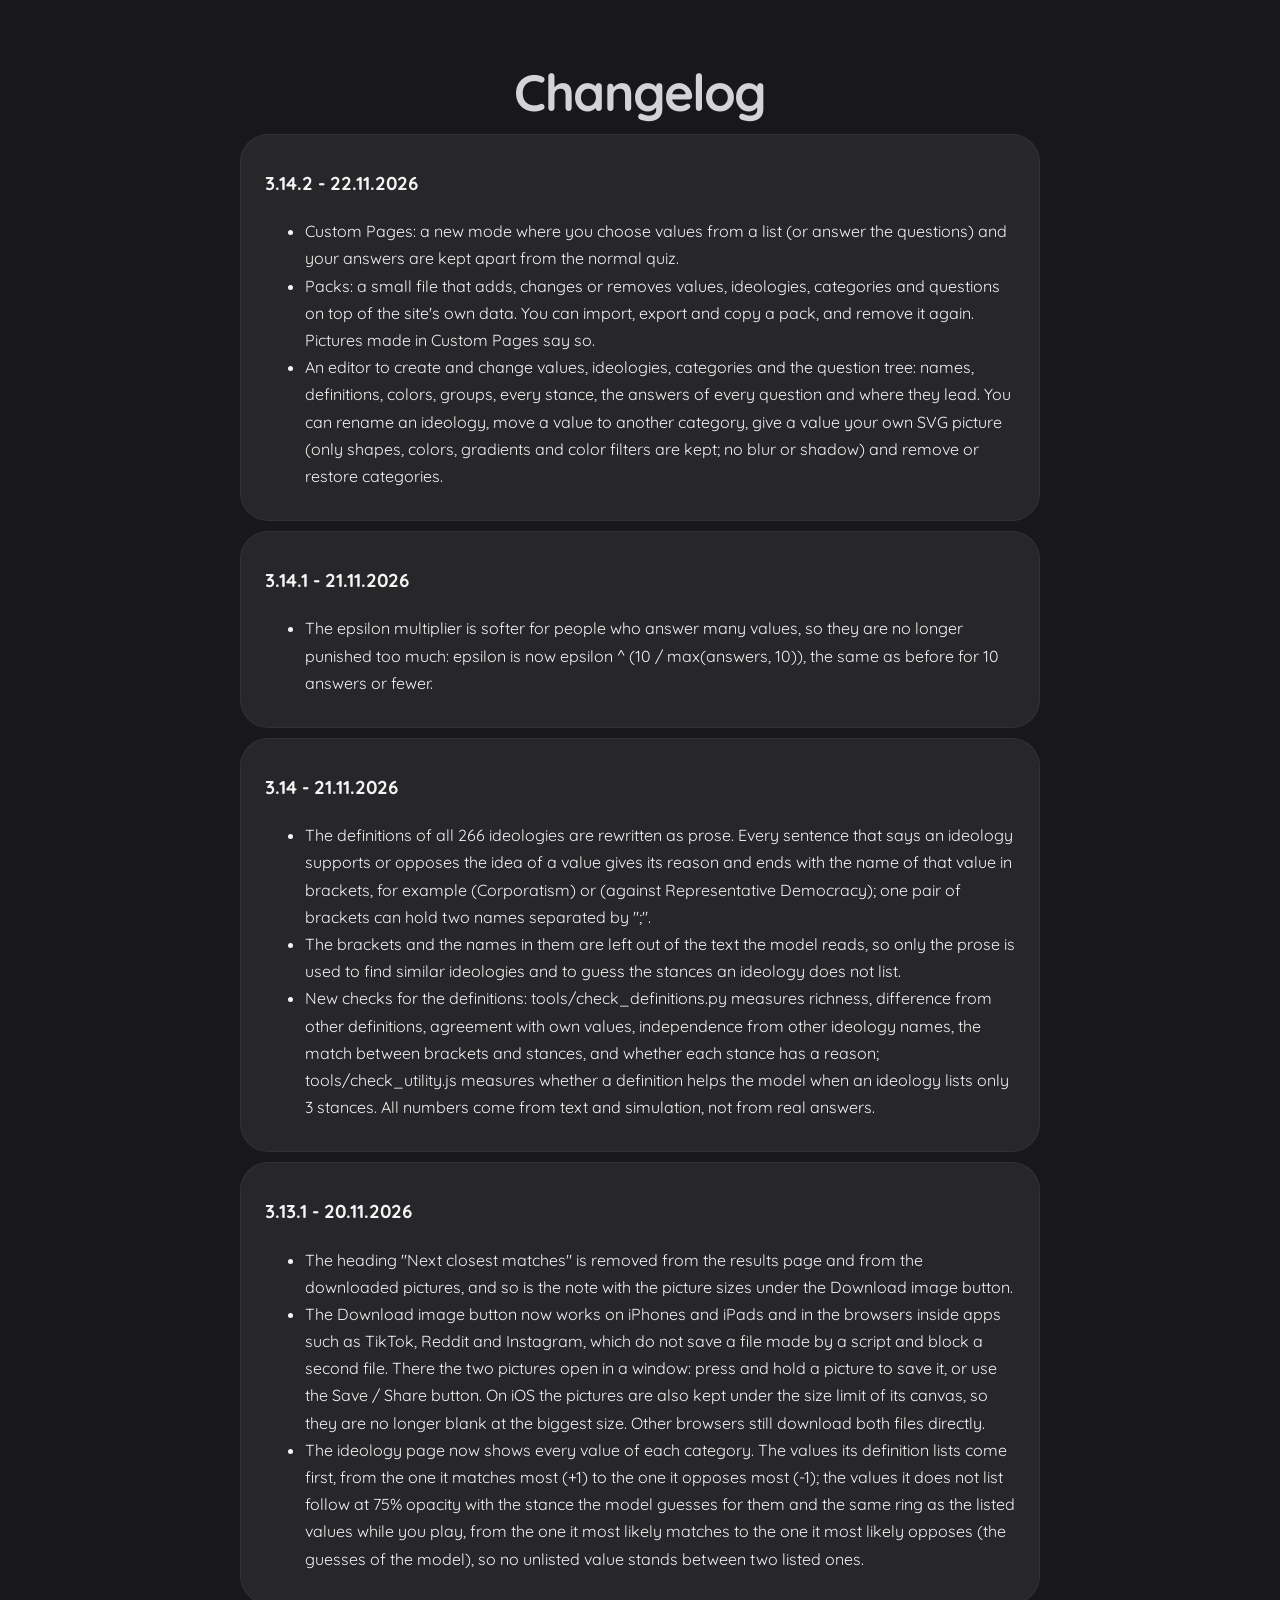
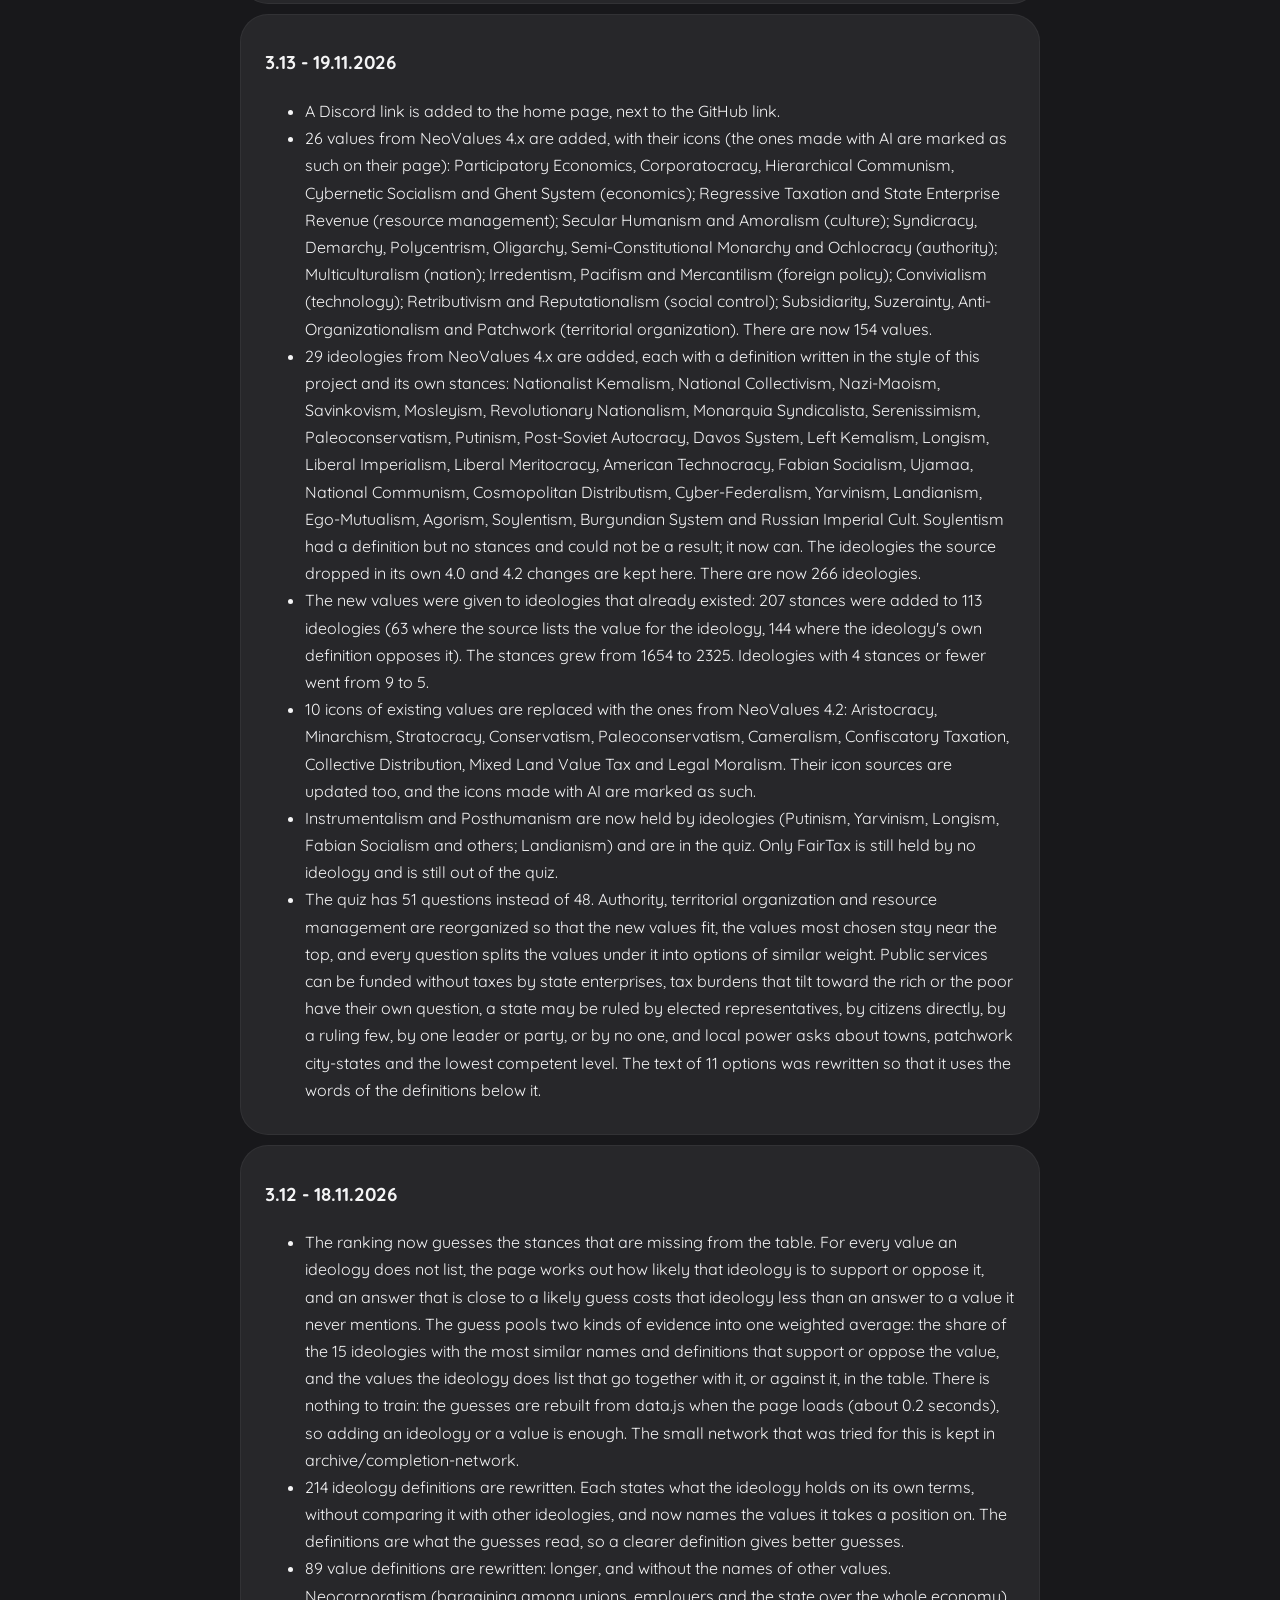
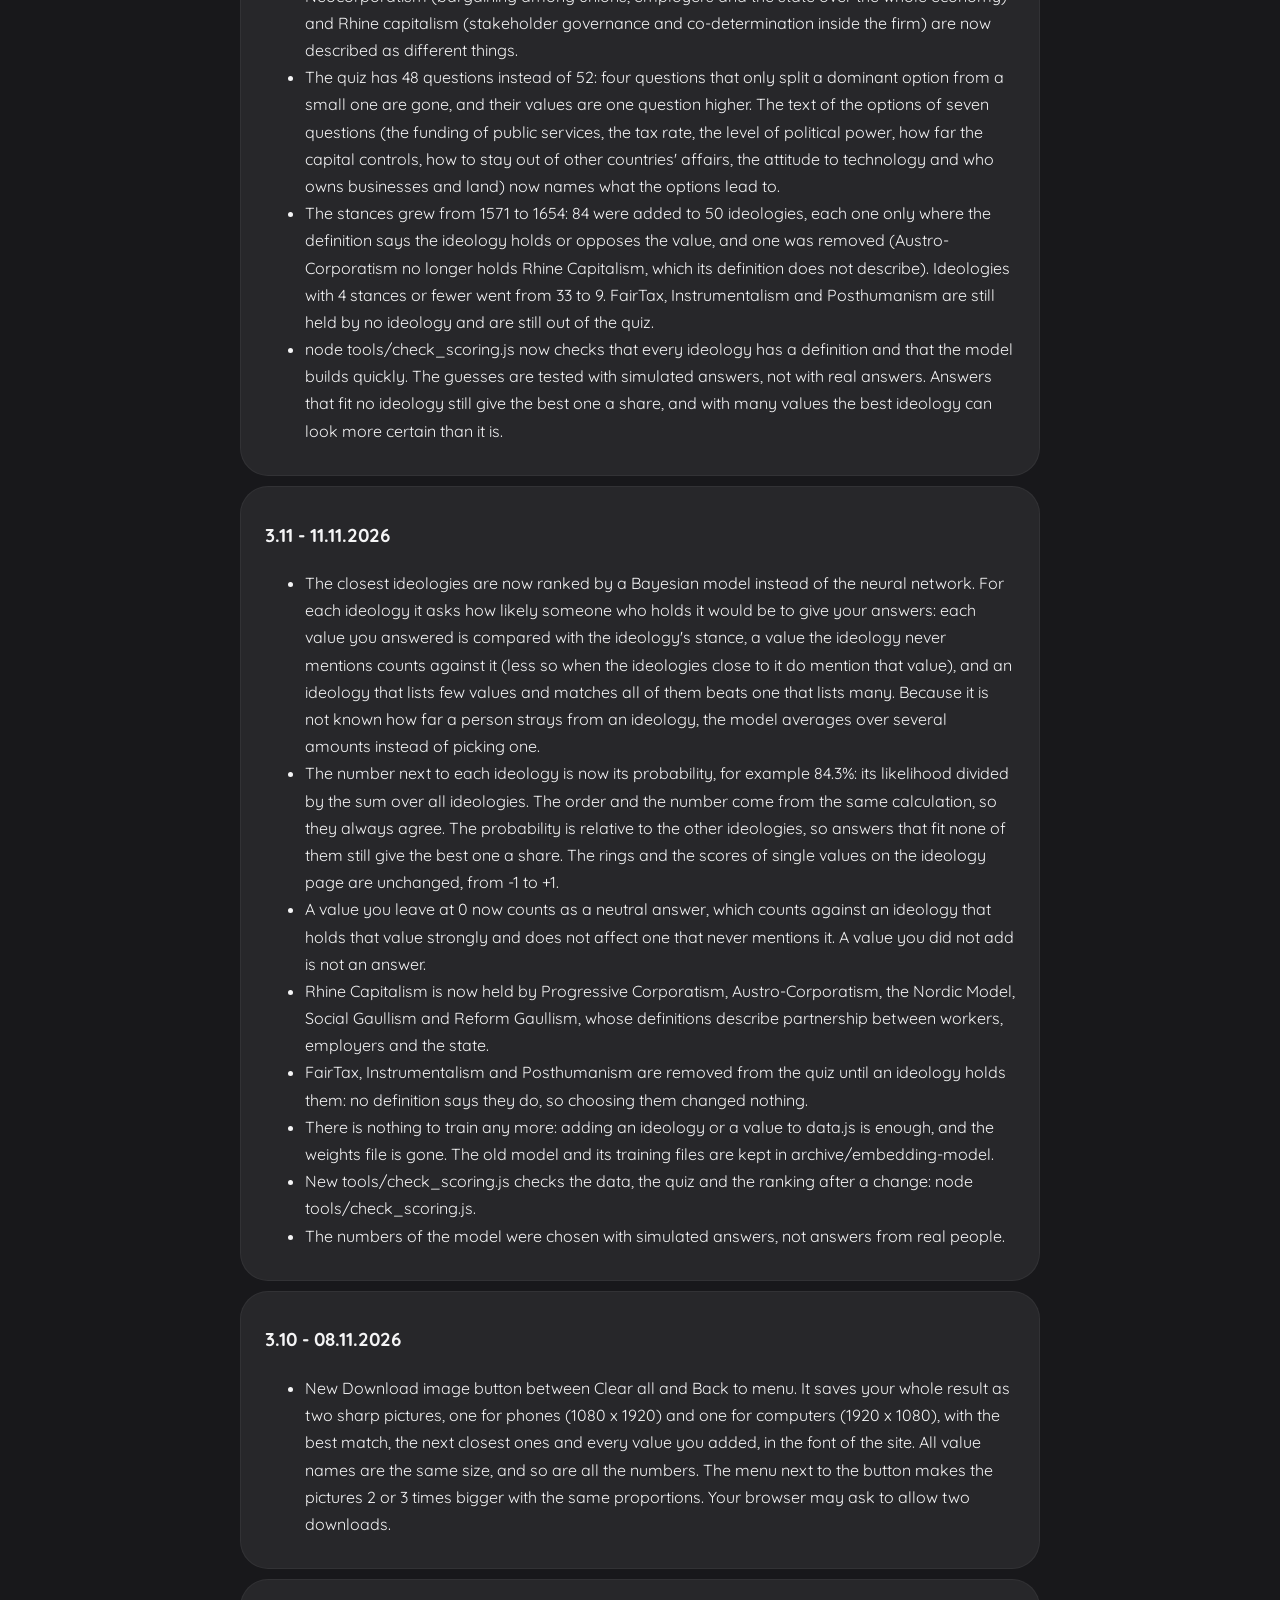
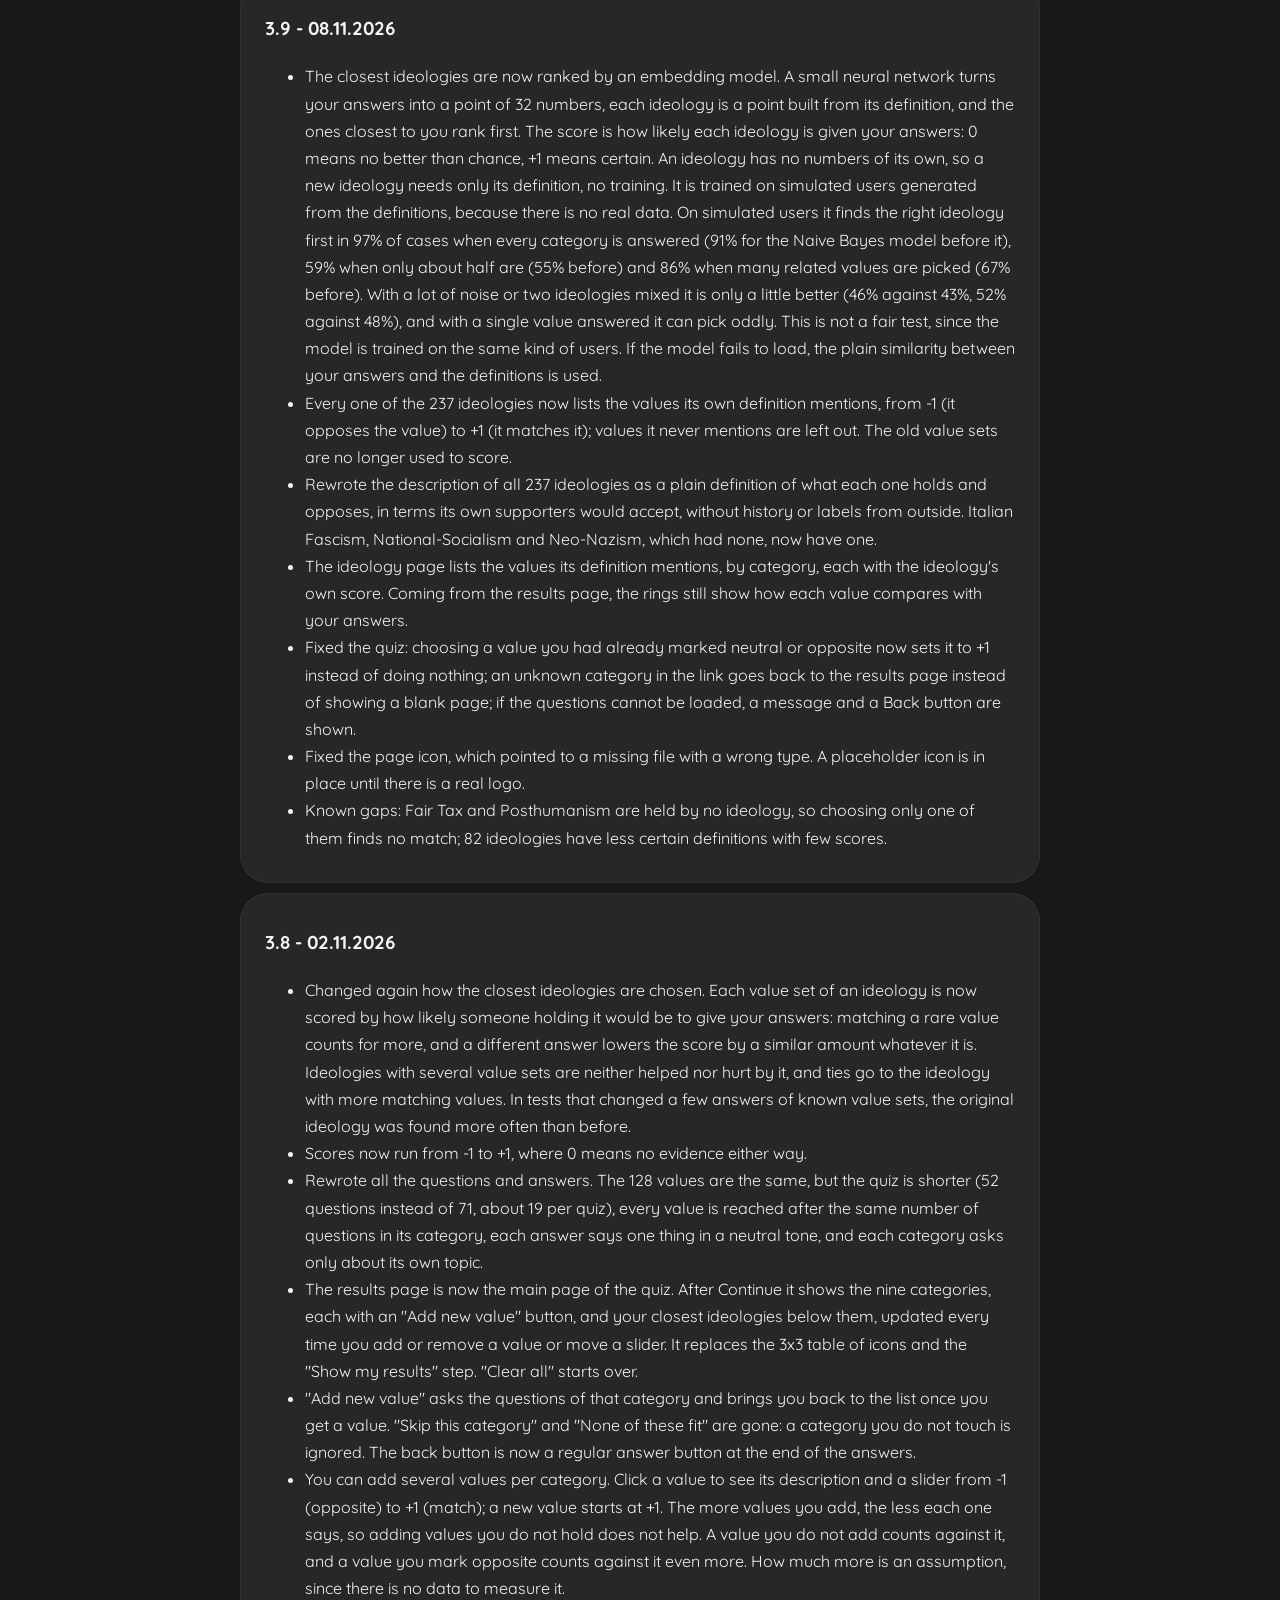
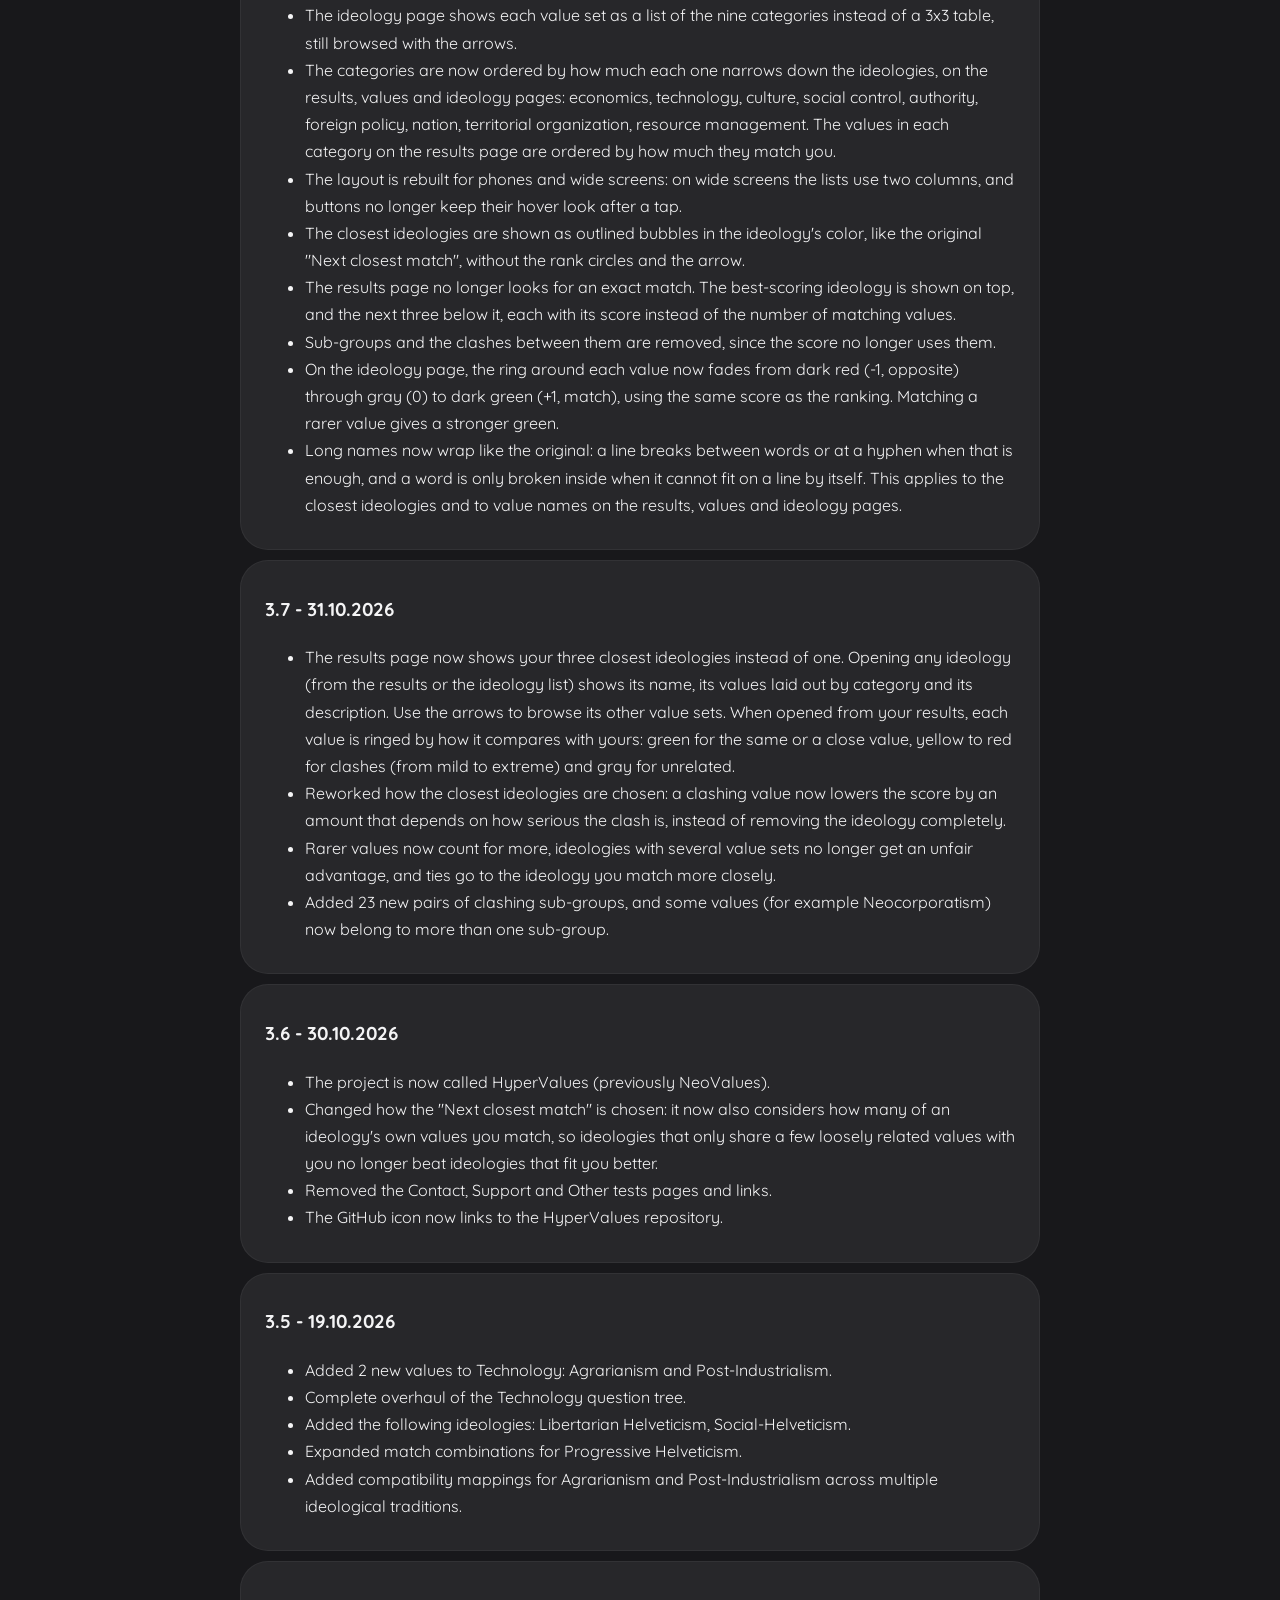
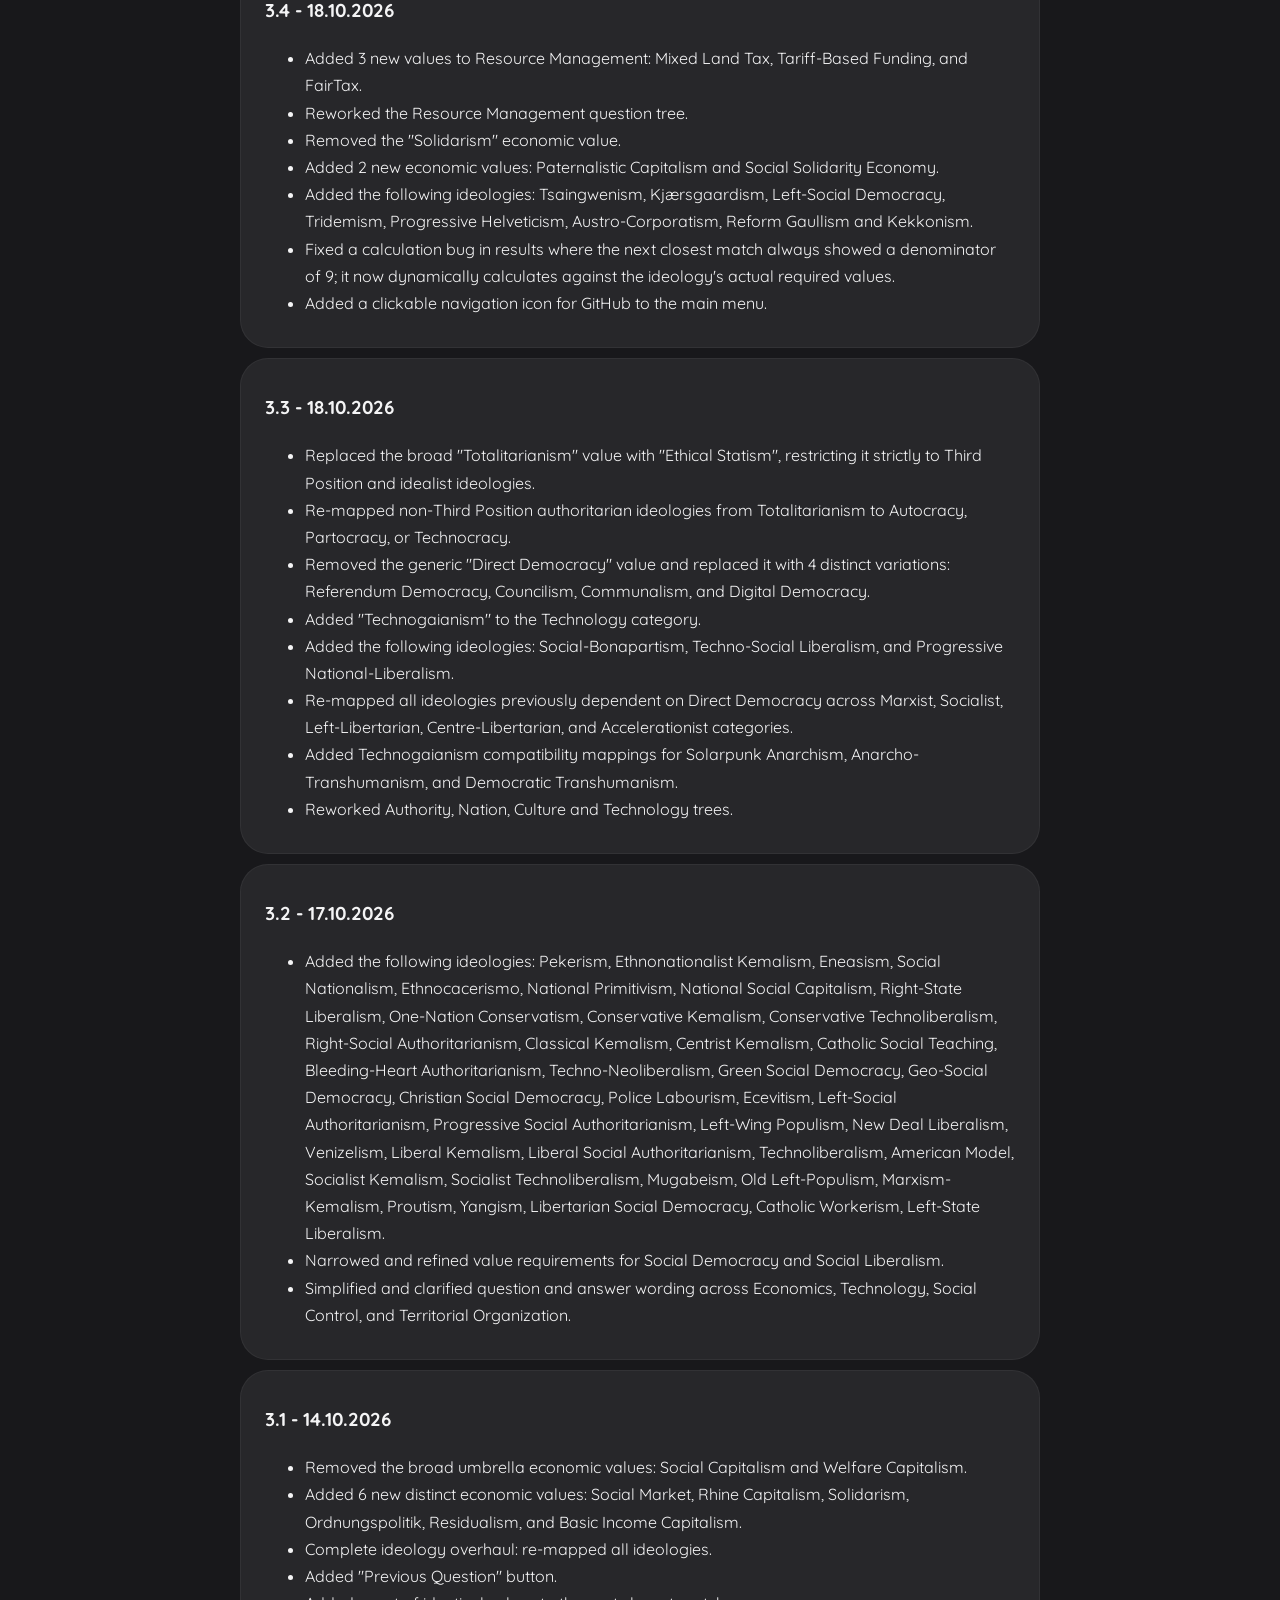
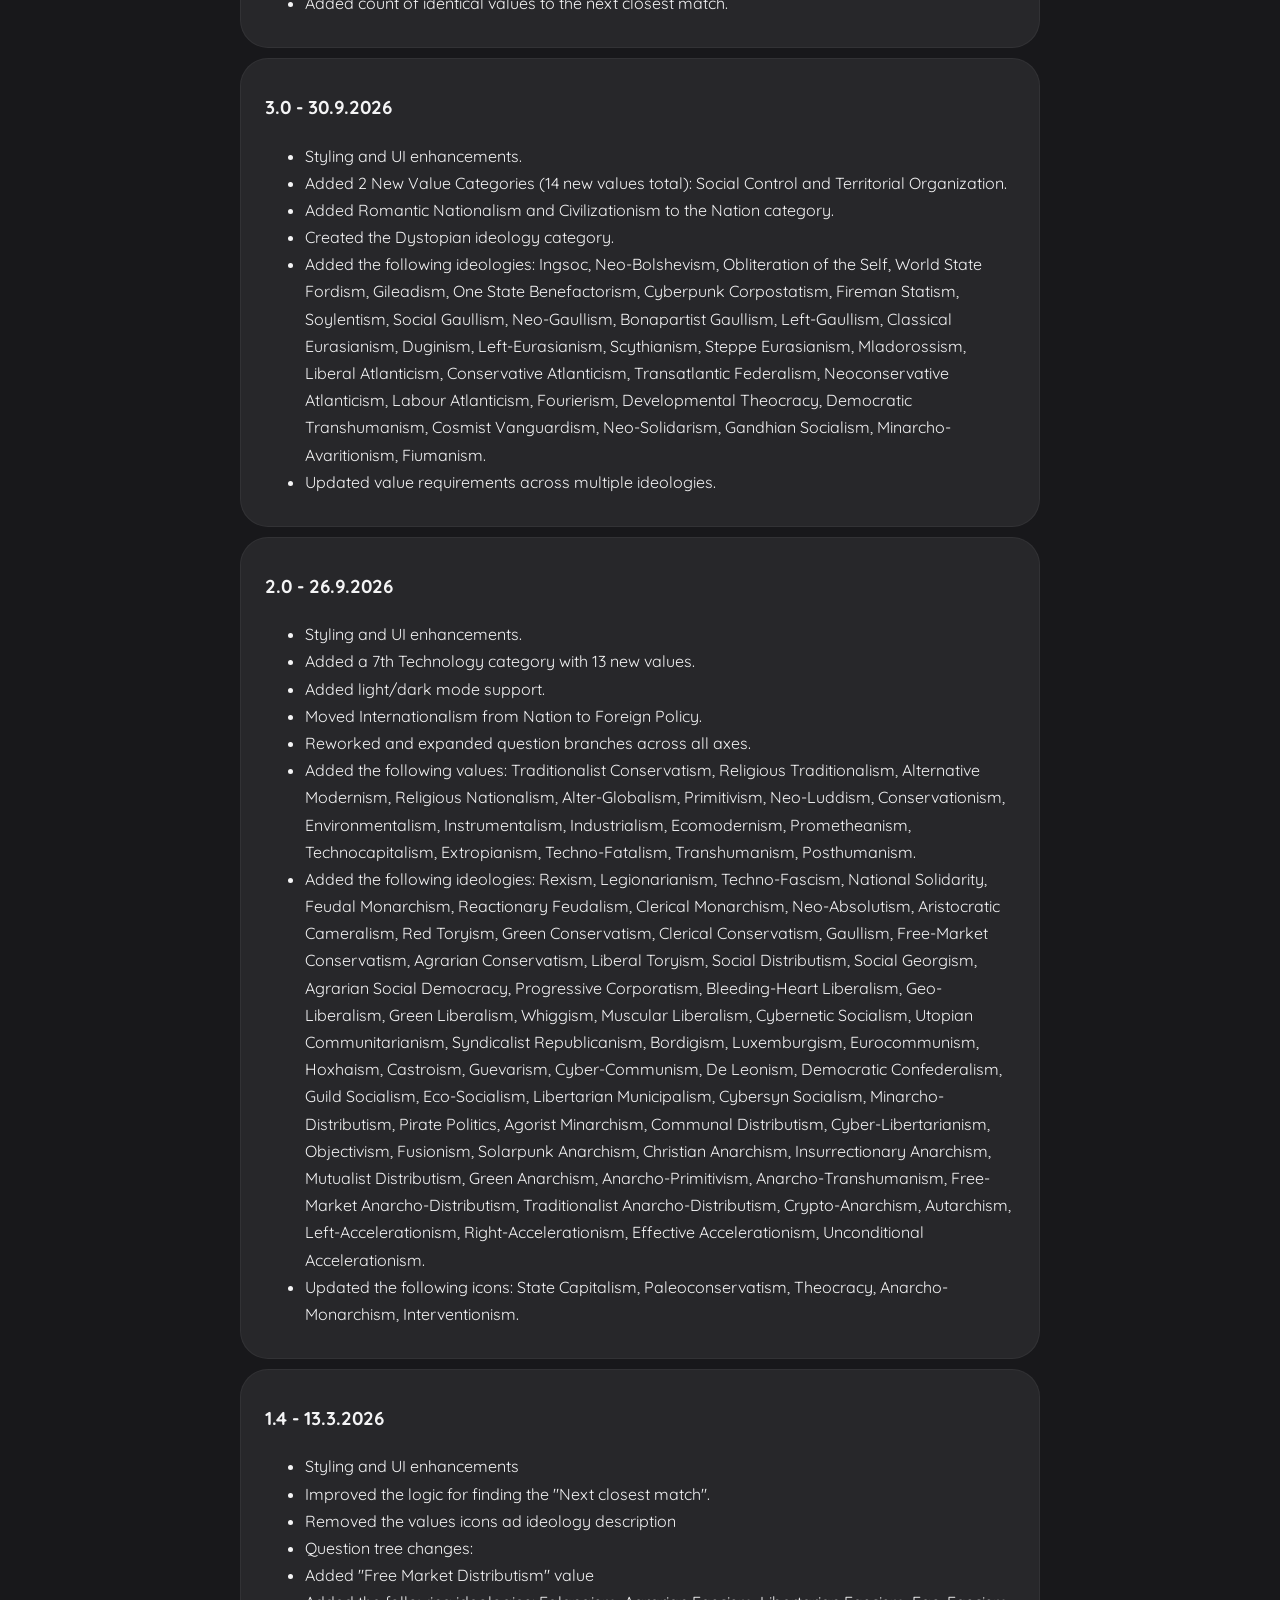
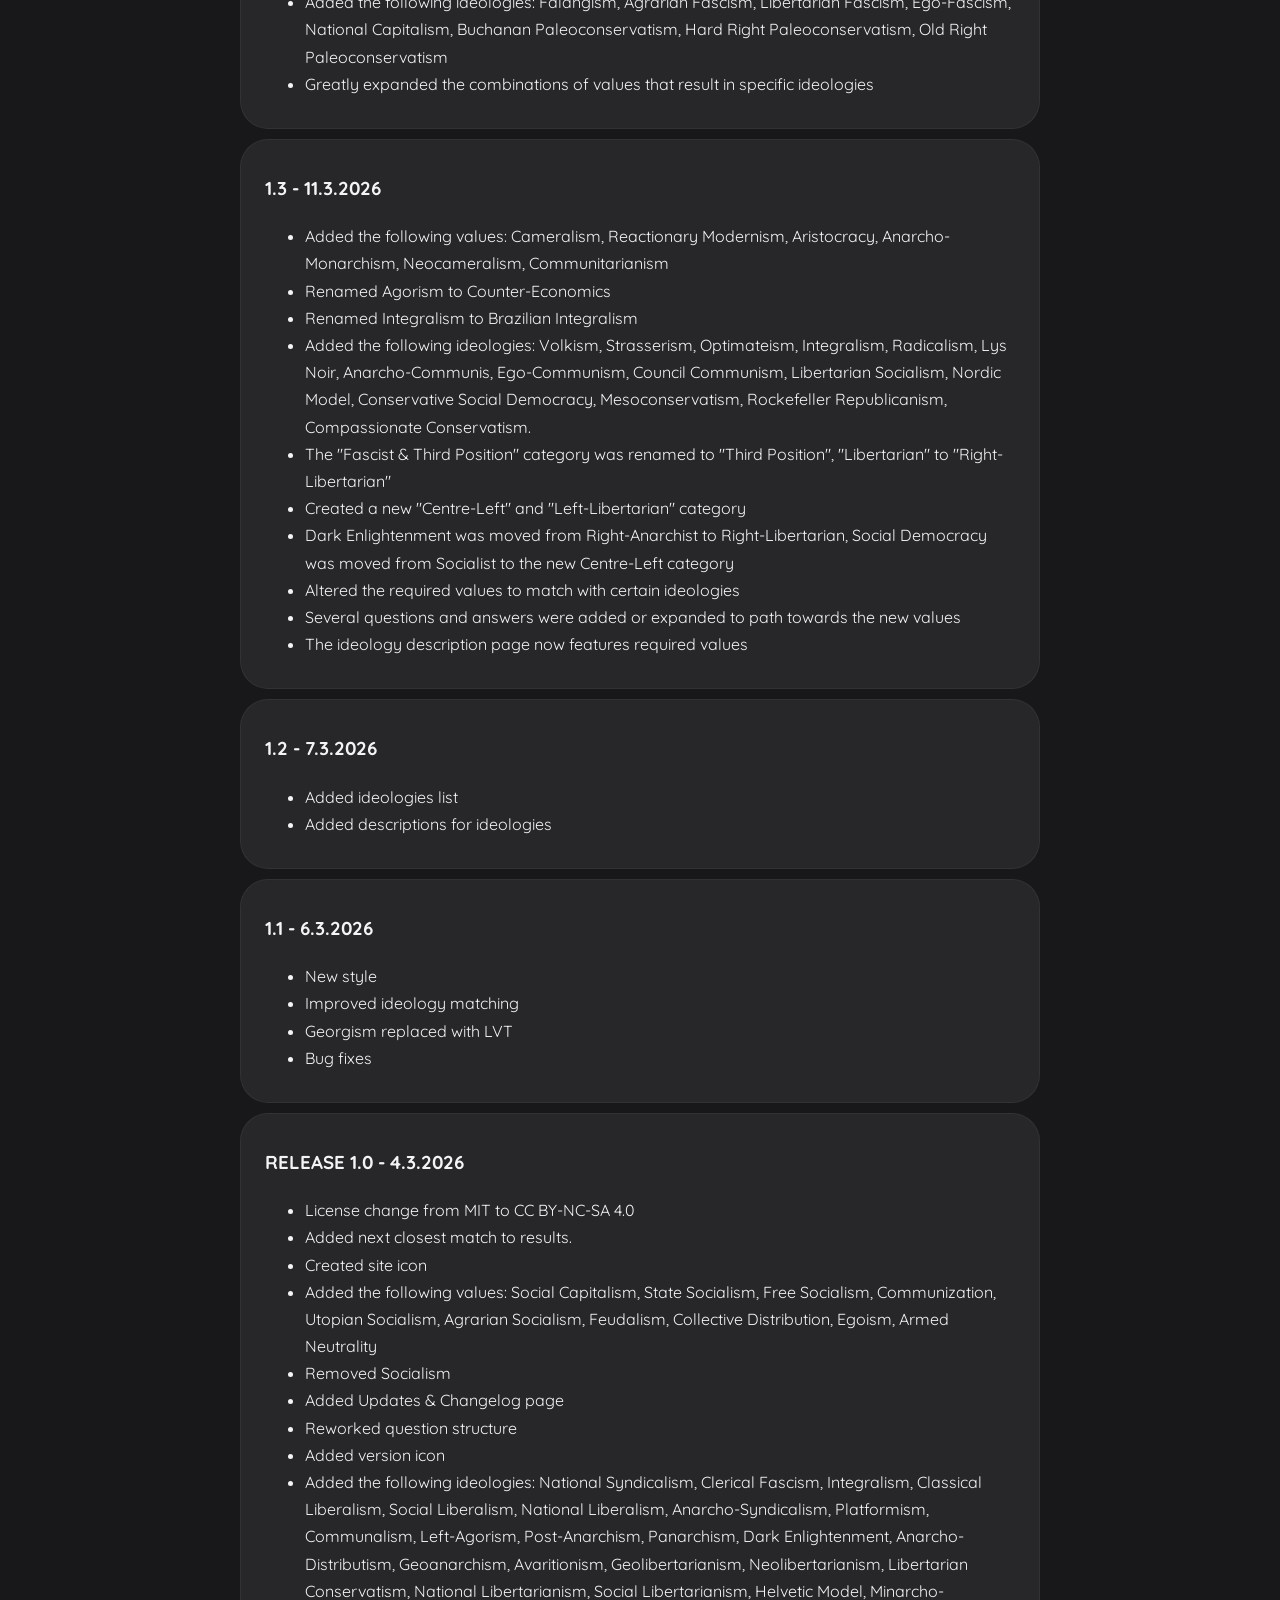
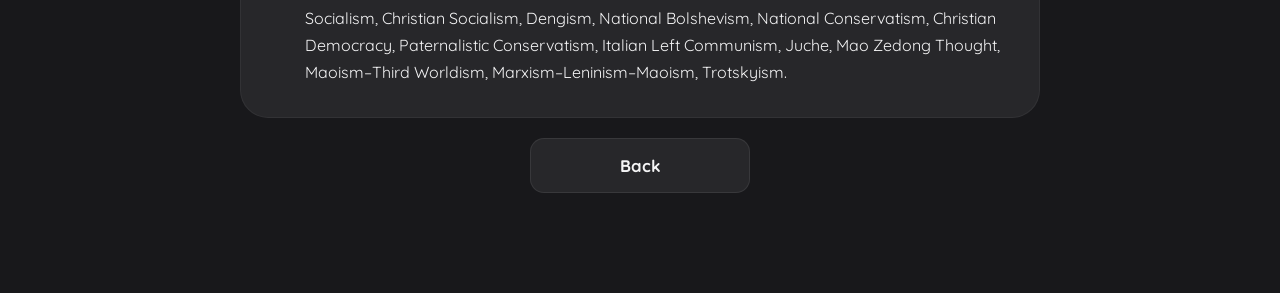
==== commit 56430516: "Add files via upload" ====
--- a/changelog.html
+++ b/changelog.html
@@ -15,23 +15,25 @@
         <div class="description-box">
             <h3>3.14.2 - 22.11.2026</h3>
             <ul>
-                <li>5 philosophy values are added, each with an AI-made icon (marked as such on its page) and a definition: Historical Materialism, Absolute Idealism, Actual Idealism, Positivism and Thomism. There are now 15 philosophy values and 165 values in all.</li>
-                <li>Materialism and idealism now each open a follow-up question. Materialism splits into plain materialism and Historical Materialism; idealism splits into plain idealism, Absolute Idealism (Hegel) and Actual Idealism (Gentile). Positivism is a new option under "How do you decide whether a claim is true?" and Thomism under the question about weighing a promise against a larger good.</li>
-                <li>The new values have estimated stances on the ideologies (Historical Materialism 68, Absolute Idealism 70, Actual Idealism 19, Positivism 75, Thomism 90), set from each ideology's existing philosophy stances, its group and the values it already holds, with named corrections for the clear cases such as Marxism and Italian Fascism. Only stances of 0.3 or more in either direction are listed, because every listed stance slightly lowers an ideology's rank for answers that do not use it. For the 538 value sets that define the ideologies, the best match is the same as before for 470, and the share that rank first for their own defining values went from 218 to 206.</li>
-            </ul>
-        </div>
-
-        <div class="description-box">
-            <h3>3.13.3 - 21.11.2026</h3>
-            <ul>
-                <li>Added National Radicalism, referring to the Polish National Radical Camp (ONR, 1934), to Third Position. Added its historical description, value combination, color and 23 estimated scoring positions.</li>
-            </ul>
-        </div>
-
-        <div class="description-box">
-            <h3>3.13.2 - 21.11.2026</h3>
-            <ul>
-                <li>1 ideology is added to Dystopian: Anarcho-Fascism, after Jonas Nilsson's 2017 book Anarcho-Fascism: Nature Reborn, with a definition written in the style of this project, a value set and 18 stances (10 it holds, 8 it opposes). The sources are the author's own definition and published summaries and reviews of the book. There are now 268 ideologies.</li>
+                <li>Custom Pages: a new mode where you choose values from a list (or answer the questions) and your answers are kept apart from the normal quiz.</li>
+                <li>Packs: a small file that adds, changes or removes values, ideologies, categories and questions on top of the site's own data. You can import, export and copy a pack, and remove it again. Pictures made in Custom Pages say so.</li>
+                <li>An editor to create and change values, ideologies, categories and the question tree: names, definitions, colors, groups, every stance, the answers of every question and where they lead. You can rename an ideology, move a value to another category, give a value your own SVG picture (only shapes, colors, gradients and color filters are kept; no blur or shadow) and remove or restore categories.</li>
+            </ul>
+        </div>
+
+        <div class="description-box">
+            <h3>3.14.1 - 21.11.2026</h3>
+            <ul>
+                <li>The epsilon multiplier is softer for people who answer many values, so they are no longer punished too much: epsilon is now epsilon ^ (10 / max(answers, 10)), the same as before for 10 answers or fewer.</li>
+            </ul>
+        </div>
+
+        <div class="description-box">
+            <h3>3.14 - 21.11.2026</h3>
+            <ul>
+                <li>The definitions of all 266 ideologies are rewritten as prose. Every sentence that says an ideology supports or opposes the idea of a value gives its reason and ends with the name of that value in brackets, for example (Corporatism) or (against Representative Democracy); one pair of brackets can hold two names separated by ";".</li>
+                <li>The brackets and the names in them are left out of the text the model reads, so only the prose is used to find similar ideologies and to guess the stances an ideology does not list.</li>
+                <li>New checks for the definitions: tools/check_definitions.py measures richness, difference from other definitions, agreement with own values, independence from other ideology names, the match between brackets and stances, and whether each stance has a reason; tools/check_utility.js measures whether a definition helps the model when an ideology lists only 3 stances. All numbers come from text and simulation, not from real answers.</li>
             </ul>
         </div>
 
--- a/style.css
+++ b/style.css
@@ -0,0 +1,1030 @@
+@import url('https://fonts.googleapis.com/css2?family=Quicksand:wght@300;500;700&display=swap');
+
+:root {
+    --bg-color: #18181b;
+    --card-bg: #27272a;
+    --text-primary: #f4f4f5;
+    --text-dim: #a1a1aa;
+    --accent-primary: #d4d4d8;
+    --accent-soft: #71717a;
+    --border-color: rgba(255, 255, 255, 0.08);
+    --card-border: rgba(255, 255, 255, 0.05);
+    --radius-lg: 28px;
+    --radius-sm: 14px;
+    --soft-shadow: 0 10px 40px rgba(0, 0, 0, 0.4);
+    --hover-shadow: rgba(255, 255, 255, 0.1);
+    --corner-fill: #f4f4f5;
+    --corner-color: #18181b;
+    --smooth-transition: all 0.35s cubic-bezier(0.23, 1, 0.32, 1);
+}
+
+[data-theme="light"] {
+    --bg-color: #f4f4f6;
+    --card-bg: #ffffff;
+    --text-primary: #18181b;
+    --text-dim: #71717a;
+    --accent-primary: #27272a;
+    --accent-soft: #e4e4e7;
+    --border-color: rgba(0, 0, 0, 0.09);
+    --card-border: rgba(0, 0, 0, 0.06);
+    --soft-shadow: 0 10px 30px rgba(0, 0, 0, 0.06);
+    --hover-shadow: rgba(0, 0, 0, 0.12);
+    --corner-fill: #18181b;
+    --corner-color: #f4f4f6;
+}
+
+.theme-toggle-corner {
+    position: fixed;
+    top: 0;
+    right: 0;
+    width: 80px;
+    height: 80px;
+    border: 0;
+    background: transparent;
+    cursor: pointer;
+    z-index: 9999;
+    padding: 0;
+    line-height: 0;
+    clip-path: polygon(0 0, 100% 0, 100% 100%);
+    outline: none;
+    -webkit-tap-highlight-color: transparent;
+    user-select: none;
+}
+
+.theme-toggle-corner:focus,
+.theme-toggle-corner:focus-visible,
+.theme-toggle-corner:active {
+    outline: none;
+    box-shadow: none;
+}
+
+.theme-toggle-corner svg {
+    width: 100%;
+    height: 100%;
+    fill: var(--corner-fill);
+    color: var(--corner-color);
+    transition: var(--smooth-transition);
+}
+
+.theme-toggle-corner:hover svg {
+    transform: scale(1.06);
+}
+
+.theme-toggle-corner .icon-sun,
+.theme-toggle-corner .icon-moon {
+    fill: none;
+    stroke: currentColor;
+    stroke-width: 2.2;
+    stroke-linecap: round;
+    stroke-linejoin: round;
+}
+
+.theme-toggle-corner .icon-sun {
+    display: block;
+}
+.theme-toggle-corner .icon-moon {
+    display: none;
+}
+
+[data-theme="light"] .theme-toggle-corner .icon-sun {
+    display: none;
+}
+[data-theme="light"] .theme-toggle-corner .icon-moon {
+    display: block;
+}
+
+body {
+    margin: 0;
+    padding: 0;
+    min-height: 100vh;
+    font-family: 'Quicksand', sans-serif;
+    background-color: var(--bg-color);
+    color: var(--text-primary);
+    display: flex;
+    flex-direction: column;
+    align-items: center;
+}
+
+.main-container {
+    width: 100%;
+    max-width: 1200px;
+    min-height: 100vh;
+    padding: 60px 24px;
+    box-sizing: border-box;
+    display: flex;
+    flex-direction: column;
+    align-items: center;
+}
+
+.title-container {
+    display: flex;
+    align-items: center;
+    gap: 10px;
+    margin-bottom: 15px;
+}
+
+h1 {
+    font-weight: 700;
+    font-size: 3.2rem;
+    margin: 0;
+    color: var(--accent-primary);
+    letter-spacing: -1.5px;
+    text-align: center;
+}
+
+.version-icon {
+    width: 30px;
+    height: auto;
+    opacity: 0.3;
+    filter: grayscale(1);
+}
+
+.question-container {
+    min-height: 140px;
+    margin-bottom: 20px;
+    display: flex;
+    align-items: center;
+    justify-content: center;
+    width: 100%;
+}
+
+#question {
+    background-color: var(--card-bg);
+    padding: 35px 50px;
+    border-radius: var(--radius-lg);
+    font-size: 1.4rem;
+    font-weight: 500;
+    line-height: 1.5;
+    box-shadow: var(--soft-shadow);
+    max-width: 800px;
+    border: 1px solid var(--card-border);
+    text-align: center;
+}
+
+button {
+    padding: 16px 24px;
+    background-color: var(--card-bg);
+    border: 1px solid var(--border-color);
+    border-radius: var(--radius-sm);
+    color: var(--text-primary);
+    font-family: inherit;
+    font-size: 1.05rem;
+    font-weight: 700;
+    cursor: pointer;
+    transition: var(--smooth-transition);
+}
+
+button:hover {
+    background-color: var(--text-primary);
+    color: var(--bg-color);
+    transform: translateY(-2px);
+    box-shadow: 0 5px 15px var(--hover-shadow);
+}
+
+.description-box {
+    background-color: var(--card-bg);
+    padding: 14px 24px;
+    border-radius: var(--radius-lg);
+    text-align: left;
+    line-height: 1.7;
+    border: 1px solid var(--card-border);
+    width: 100%;
+    max-width: 800px;
+    box-sizing: border-box;
+    align-self: center;
+    margin-top: 10px;
+}
+
+.license-bubble {
+    background-color: var(--card-bg);
+    color: var(--text-primary);
+    width: 90%;
+    max-width: 800px;
+    height: auto;
+    max-height: 60vh;
+    padding: 30px;
+    border-radius: var(--radius-lg);
+    overflow-y: auto;
+    border: 1px solid var(--card-border);
+    margin-top: 20px;
+    margin-bottom: 20px;
+}
+
+#buttons {
+    display: flex;
+    flex-direction: column;
+    gap: 12px;
+    width: 100%;
+    max-width: 480px;
+    margin-top: 20px;
+    margin-bottom: 50px;
+}
+
+.button-container {
+    display: flex;
+    flex-direction: column;
+    align-items: center;
+    gap: 15px;
+    margin-top: 20px;
+    margin-bottom: 40px;
+    width: 100%;
+}
+
+.button-container button {
+    width: auto;
+    min-width: 220px;
+    max-width: 400px;
+    text-align: center;
+}
+
+#buttons.multi-column {
+    display: flex;
+    flex-direction: column;
+    max-width: 480px;
+    gap: 12px;
+}
+
+.values-flex-container {
+    display: flex;
+    justify-content: flex-start;
+    flex-wrap: wrap;
+    gap: 28px 20px;
+    margin-top: 20px;
+    width: 100%;
+    box-sizing: border-box;
+}
+
+#ideologies-container .values-flex-container {
+    display: flex;
+    flex-wrap: wrap;
+    justify-content: flex-start;
+    gap: 12px;
+    margin-top: 15px;
+}
+
+.result-item {
+    display: flex;
+    flex-direction: column;
+    align-items: center;
+    justify-content: flex-start;
+    width: 140px;
+    min-width: 0;
+    box-sizing: border-box;
+    transition: var(--smooth-transition);
+}
+
+.result-icon {
+    width: 90px;
+    height: 90px;
+    margin-bottom: 10px;
+    flex-shrink: 0;
+    filter: drop-shadow(0 5px 15px rgba(0, 0, 0, 0.3));
+    transition: var(--smooth-transition);
+}
+
+.result-item:hover .result-icon {
+    transform: scale(1.08);
+}
+
+.result-text {
+    font-size: 0.82rem;
+    font-weight: 700;
+    line-height: 1.25;
+    color: var(--text-dim);
+    text-transform: uppercase;
+    text-align: center;
+    width: 100%;
+    margin: 0;
+    padding: 0 4px;
+    box-sizing: border-box;
+    overflow-wrap: anywhere;
+    word-break: normal;
+    hyphens: auto;
+}
+
+.label-bubble {
+    display: inline-block;
+    padding: 14px 40px;
+    border-radius: 50px;
+    font-weight: 700;
+    font-size: 1.8rem;
+    color: #ffffff;
+    margin: 15px 0;
+    box-shadow: 0 4px 20px rgba(0, 0, 0, 0.3);
+    transition: var(--smooth-transition);
+    box-sizing: border-box;
+}
+
+#secondary-label {
+    background-color: transparent !important;
+    font-size: 1.1rem;
+    margin-top: 10px;
+    border: 2px solid;
+    box-shadow: none;
+}
+
+.category-section {
+    width: 100%;
+    margin-bottom: 45px;
+}
+
+.category-title {
+    font-size: 1.5rem;
+    color: var(--accent-primary);
+    margin-bottom: 20px;
+    border-bottom: 1px solid var(--accent-soft);
+    padding-bottom: 8px;
+    text-align: left;
+}
+
+.desc-icon {
+    width: 110px;
+    height: 110px;
+    margin-bottom: 15px;
+    filter: drop-shadow(0 8px 16px rgba(0, 0, 0, 0.4));
+    transition: var(--smooth-transition);
+}
+
+.desc-icon:hover {
+    transform: scale(1.05);
+}
+
+.original-work-sign {
+    display: none;
+    text-align: center;
+    margin: 0 auto;
+    color: var(--text-primary);
+    text-decoration: none;
+    transition: var(--smooth-transition);
+}
+
+a:hover {
+    color: var(--accent-primary);
+    text-decoration: underline;
+}
+
+.version-text {
+    font-size: 0.85rem;
+    color: var(--text-dim);
+    font-weight: 500;
+    opacity: 0.6;
+    margin-top: -5px;
+}
+
+.footer-icons {
+    display: flex;
+    justify-content: center;
+    align-items: center;
+    gap: 20px;
+    margin-top: 0px;
+}
+
+.footer-icon-link {
+    display: inline-flex;
+    align-items: center;
+    justify-content: center;
+    text-decoration: none;
+    transition: transform 0.2s ease, opacity 0.2s ease;
+}
+
+.footer-icon {
+    width: 70px;
+    height: 70px;
+    opacity: 0.8;
+    transition: opacity 0.2s ease, transform 0.2s ease;
+}
+
+.footer-icon-link:hover .footer-icon {
+    opacity: 1;
+    transform: scale(1.12);
+}
+
+/* Mobile */
+@media (max-width: 800px) {
+    #values-container .category-section .values-flex-container {
+        display: grid;
+        grid-template-columns: repeat(3, minmax(0, 1fr));
+        gap: 24px 10px;
+        width: 100%;
+        max-width: 100%;
+        margin: 15px 0 0;
+        justify-items: center;
+        box-sizing: border-box;
+    }
+    .result-item {
+        width: 100% !important;
+        max-width: 105px;
+        min-width: 0;
+        display: flex;
+        flex-direction: column;
+        align-items: center;
+        justify-content: flex-start;
+        box-sizing: border-box;
+    }
+    .result-icon {
+        width: 70px;
+        height: 70px;
+        margin-bottom: 6px;
+        flex-shrink: 0;
+    }
+    .result-text {
+        font-size: 0.68rem;
+        line-height: 1.2;
+        margin: 0;
+        padding: 0 2px;
+        width: 100%;
+        box-sizing: border-box;
+        overflow-wrap: anywhere;
+        word-break: normal;
+        hyphens: auto;
+    }
+    #ideologies-container .values-flex-container {
+        display: flex !important;
+        flex-direction: row !important;
+        flex-wrap: wrap !important;
+        justify-content: flex-start !important;
+        align-items: center !important;
+        gap: 8px !important;
+        width: 100% !important;
+        max-width: 100% !important;
+        margin: 15px 0 0 !important;
+        box-sizing: border-box !important;
+    }
+    #ideologies-container .label-bubble {
+        font-size: 0.88rem !important;
+        padding: 8px 18px !important;
+        margin: 3px !important;
+        width: auto !important;
+        max-width: 100% !important;
+        display: inline-flex !important;
+        align-items: center !important;
+        justify-content: center !important;
+        text-align: center !important;
+        line-height: 1.3 !important;
+        border-radius: 50px !important;
+        box-sizing: border-box !important;
+        overflow-wrap: break-word !important;
+        word-break: normal !important;
+        hyphens: auto !important;
+    }
+    .label-bubble {
+        font-size: 0.85rem;
+        padding: 8px 16px;
+        margin: 4px;
+        width: auto;
+        max-width: 90%;
+        box-sizing: border-box;
+        text-align: center;
+    }
+    #label {
+        font-size: 1.4rem !important;
+        padding: 12px 28px !important;
+        margin: 15px 0 8px 0 !important;
+        display: inline-block;
+    }
+    #secondary-label {
+        font-size: 0.95rem !important;
+        padding: 8px 18px !important;
+        margin-top: 8px !important;
+        display: inline-block;
+    }
+    .button-container {
+        align-items: center;
+    }
+    #ideology-title {
+        font-size: 1.8rem;
+        margin-bottom: 15px;
+        padding: 0 10px;
+    }
+    .license-bubble {
+        width: 100% !important;
+        max-width: 100vw;
+        box-sizing: border-box;
+        padding: 20px !important;
+        margin: 20px 0 !important;
+        border-radius: var(--radius-sm);
+        height: auto;
+        max-height: 65vh;
+    }
+    #license-text {
+        white-space: pre-wrap !important;
+        word-wrap: break-word;
+        font-size: 0.85rem;
+    }
+    .category-title {
+        font-size: 1.2rem;
+        text-align: left;
+        width: 100%;
+    }
+}
+
+/* ---------- Closest matches (results page) ---------- */
+#closest-section {
+    display: flex;
+    flex-direction: column;
+    align-items: center;
+    width: 100%;
+    margin-top: 4px;
+}
+
+.closest-heading {
+    margin: 6px 0 4px;
+    font-size: 0.8rem;
+    font-weight: 700;
+    letter-spacing: 0.06em;
+    text-transform: uppercase;
+    color: var(--text-dim);
+}
+
+#closest-list {
+    display: flex;
+    flex-direction: column;
+    align-items: center;
+    width: 100%;
+}
+
+/* Same look as the original "Next closest match": an outlined bubble in the ideology's color */
+.closest-pill {
+    display: inline-block;
+    max-width: 100%;
+    margin: 6px 0;
+    padding: 14px 40px;
+    border: 2px solid var(--pill-color, #7a7a7a);
+    border-radius: 50px;
+    background-color: transparent;
+    color: var(--pill-color, #7a7a7a);
+    font-size: 1.1rem;
+    font-weight: 700;
+    text-align: center;
+    text-decoration: none;
+    box-sizing: border-box;
+    overflow-wrap: break-word;
+    word-break: normal;
+    hyphens: auto;
+    transition: var(--smooth-transition);
+}
+
+.label-score,
+.cp-score {
+    white-space: nowrap;
+}
+
+.closest-pill:hover {
+    color: var(--pill-color, #7a7a7a);
+    text-decoration: none;
+    filter: brightness(1.2);
+}
+
+@media (max-width: 800px) {
+    .closest-pill {
+        max-width: 90%;
+        padding: 8px 18px;
+        font-size: 0.95rem;
+    }
+}
+
+/* ---------- Lists of values by category (results page and ideology page) ---------- */
+.category-list {
+    width: 100%;
+}
+
+#values-container .category-section {
+    margin-bottom: 32px;
+    scroll-margin-top: 12px;
+}
+
+.result-agree {
+    margin: 2px 0 0;
+    font-size: 0.8rem;
+    font-weight: 700;
+    line-height: 1.2;
+    text-align: center;
+    color: var(--text-dim);
+}
+
+.result-none {
+    box-sizing: border-box;
+    border: 2px dashed rgba(127, 127, 127, 0.55);
+    border-radius: 50%;
+    filter: none;
+}
+
+.result-none.add-icon {
+    display: flex;
+    align-items: center;
+    justify-content: center;
+}
+
+.result-none.add-icon::before {
+    content: "+";
+    font-size: 2rem;
+    line-height: 1;
+    color: var(--text-dim);
+}
+
+/* ---------- Results page: your closest ideologies, below the list ---------- */
+.results-panel {
+    display: flex;
+    flex-direction: column;
+    align-items: center;
+    width: 100%;
+    margin: 4px 0 8px;
+}
+
+/* ---------- Ideology page: value sets, browsed with the arrows ---------- */
+.iv-viewer {
+    display: flex;
+    flex-direction: column;
+    align-items: center;
+    width: 100%;
+    margin: 14px 0 8px;
+}
+
+.iv-nav {
+    display: flex;
+    align-items: center;
+    justify-content: center;
+    gap: 14px;
+}
+
+.iv-arrow {
+    flex: 0 0 auto;
+    display: flex;
+    align-items: center;
+    justify-content: center;
+    width: 44px;
+    height: 44px;
+    min-width: 0;
+    padding: 0;
+    border-radius: 50%;
+    box-shadow: none;
+    line-height: 1;
+}
+
+.iv-arrow::before {
+    content: "";
+    width: 10px;
+    height: 10px;
+    margin-left: 5px;
+    border-left: 2px solid currentColor;
+    border-bottom: 2px solid currentColor;
+    transform: rotate(45deg);
+}
+
+.iv-arrow-next::before {
+    margin-left: 0;
+    margin-right: 5px;
+    transform: rotate(225deg);
+}
+
+.iv-dots {
+    display: flex;
+    flex-wrap: wrap;
+    justify-content: center;
+    gap: 8px;
+    max-width: 280px;
+}
+
+.iv-dot {
+    width: 9px;
+    height: 9px;
+    min-width: 0;
+    padding: 0;
+    border: 0;
+    border-radius: 50%;
+    background-color: var(--text-dim);
+    box-shadow: none;
+    opacity: 0.4;
+}
+
+.iv-dot:hover {
+    background-color: var(--text-dim);
+    opacity: 0.8;
+}
+
+.iv-dot.active {
+    background-color: var(--text-primary);
+    opacity: 1;
+}
+
+.iv-caption {
+    margin: 6px 0 22px;
+    min-height: 1.2em;
+    font-size: 0.78rem;
+    color: var(--text-dim);
+}
+
+/* ---------- Value page: slider from -1 to +1 ---------- */
+.value-edit {
+    width: 100%;
+    justify-content: center;
+}
+
+.slider-block {
+    --thumb: 26px;
+    --track: 44px;
+    width: 100%;
+    max-width: 520px;
+    margin: 4px 0 10px;
+}
+
+.slider-readout {
+    text-align: center;
+    margin-bottom: 4px;
+}
+
+.slider-number {
+    font-size: 1.8rem;
+    font-weight: 700;
+    line-height: 1.2;
+}
+
+.slider-word {
+    min-height: 1.4em;
+    font-size: 0.95rem;
+    color: var(--text-dim);
+}
+
+.slider {
+    position: relative;
+    height: var(--track);
+    width: 100%;
+}
+
+.slider-bar {
+    position: absolute;
+    left: calc(var(--thumb) / 2);
+    right: calc(var(--thumb) / 2);
+    top: 50%;
+    height: 8px;
+    transform: translateY(-50%);
+    background-color: #ffffff;
+    border: 1px solid rgba(127, 127, 127, 0.6);
+    border-radius: 5px;
+    box-sizing: border-box;
+}
+
+.slider input[type="range"] {
+    position: absolute;
+    inset: 0;
+    width: 100%;
+    height: 100%;
+    margin: 0;
+    padding: 0;
+    background: transparent;
+    -webkit-appearance: none;
+    appearance: none;
+    cursor: pointer;
+    touch-action: pan-y;
+}
+
+.slider input[type="range"]::-webkit-slider-runnable-track {
+    height: var(--track);
+    background: transparent;
+}
+
+.slider input[type="range"]::-moz-range-track {
+    height: var(--track);
+    background: transparent;
+}
+
+.slider input[type="range"]::-webkit-slider-thumb {
+    -webkit-appearance: none;
+    width: var(--thumb);
+    height: var(--thumb);
+    margin-top: calc((var(--track) - var(--thumb)) / 2);
+    border-radius: 50%;
+    background: #ffffff;
+    border: 2px solid #18181b;
+    box-shadow: 0 1px 5px rgba(0, 0, 0, 0.45);
+}
+
+.slider input[type="range"]::-moz-range-thumb {
+    width: var(--thumb);
+    height: var(--thumb);
+    box-sizing: border-box;
+    border-radius: 50%;
+    background: #ffffff;
+    border: 2px solid #18181b;
+    box-shadow: 0 1px 5px rgba(0, 0, 0, 0.45);
+}
+
+.slider input[type="range"]:focus-visible {
+    outline: none;
+}
+
+.slider input[type="range"]:focus-visible::-webkit-slider-thumb {
+    box-shadow: 0 0 0 3px var(--text-dim);
+}
+
+.slider input[type="range"]:focus-visible::-moz-range-thumb {
+    box-shadow: 0 0 0 3px var(--text-dim);
+}
+
+.slider-labels {
+    display: grid;
+    grid-template-columns: repeat(3, 1fr);
+    margin: 0 calc(var(--thumb) / 2);
+    font-size: 0.85rem;
+    line-height: 1.25;
+    color: var(--text-dim);
+}
+
+.slider-labels span:nth-child(1) {
+    text-align: left;
+}
+
+.slider-labels span:nth-child(2) {
+    text-align: center;
+}
+
+.slider-labels span:nth-child(3) {
+    text-align: right;
+}
+
+/* ---------- Wide screens: the lists use two columns, with room between them ---------- */
+@media (min-width: 980px) {
+    .category-list {
+        display: grid;
+        grid-template-columns: repeat(2, minmax(0, 1fr));
+        column-gap: 64px;
+        align-items: start;
+    }
+}
+
+/* ---------- Phones and tablets ---------- */
+@media (max-width: 800px) {
+    .main-container {
+        padding: 28px 16px;
+    }
+
+    .question-container {
+        min-height: 0;
+        margin-bottom: 14px;
+    }
+
+    #question {
+        padding: 22px 20px;
+        font-size: 1.15rem;
+    }
+
+    button {
+        padding: 14px 18px;
+        font-size: 1rem;
+        line-height: 1.35;
+    }
+
+    #buttons {
+        margin-top: 10px;
+        margin-bottom: 30px;
+    }
+
+    .button-container button {
+        min-width: min(220px, 100%);
+    }
+}
+
+/* Touch screens: bigger slider, and no hover look left behind after a tap */
+@media (pointer: coarse) {
+    .slider-block {
+        --thumb: 34px;
+        --track: 56px;
+    }
+}
+
+@media (hover: none) {
+    button:hover {
+        background-color: var(--card-bg);
+        color: var(--text-primary);
+        transform: none;
+        box-shadow: none;
+    }
+
+    .result-item:hover .result-icon {
+        transform: none;
+    }
+}
+
+/* Download image: the button with the size menu next to it */
+.download-row {
+    display: flex;
+    justify-content: center;
+    align-items: stretch;
+    gap: 10px;
+    width: 100%;
+}
+
+.download-row select {
+    padding: 0 12px;
+    background-color: var(--card-bg);
+    border: 1px solid var(--border-color);
+    border-radius: var(--radius-sm);
+    color: var(--text-primary);
+    font-family: inherit;
+    font-size: 1.05rem;
+    font-weight: 700;
+    cursor: pointer;
+}
+
+.download-note {
+    margin: -5px 0 0;
+    font-size: 0.8rem;
+    color: var(--text-dim);
+    text-align: center;
+}
+
+/* Custom mode: the bar on the results page and the list for picking a value */
+.custom-bar {
+    display: flex;
+    flex-direction: column;
+    gap: 8px;
+    margin: 0 0 18px;
+    padding: 12px 16px;
+    border: 1px solid var(--accent-soft);
+    border-radius: 16px;
+    color: var(--text-primary);
+    text-align: center;
+}
+.custom-bar-status { color: var(--text-dim); font-size: 0.95rem; overflow-wrap: anywhere; }
+.custom-bar-row { display: flex; flex-wrap: wrap; justify-content: center; gap: 8px; }
+.custom-bar-button {
+    padding: 6px 14px;
+    border: 1px solid var(--accent-soft);
+    border-radius: 999px;
+    background: transparent;
+    color: var(--text-primary);
+    font: inherit;
+    font-size: 0.9rem;
+    cursor: pointer;
+}
+.custom-bar-button:hover { background: var(--accent-soft); }
+.pick-hint { color: var(--text-dim); text-align: center; margin: 0 0 12px; }
+
+/* The editor of Custom Pages */
+.editor { max-width: 900px; }
+.editor-tabs { display: flex; flex-wrap: wrap; justify-content: center; gap: 8px; margin: 0 0 12px; }
+.editor-tab, .editor-button {
+    padding: 8px 16px;
+    border: 1px solid var(--accent-soft);
+    border-radius: 999px;
+    background: transparent;
+    color: var(--text-primary);
+    font: inherit;
+    font-size: 0.95rem;
+    cursor: pointer;
+}
+.editor-tab-on { background: var(--accent-soft); }
+.editor-button:hover, .editor-tab:hover { background: var(--accent-soft); }
+.editor-small { padding: 3px 10px; font-size: 0.8rem; }
+.editor-status { min-height: 1.4em; margin: 0 0 8px; text-align: center; color: var(--text-dim); }
+.editor-status-bad { color: #d6453d; }
+.editor-row { display: flex; flex-wrap: wrap; align-items: center; justify-content: center; gap: 8px; margin: 10px 0; }
+.editor-input {
+    padding: 8px 12px;
+    border: 1px solid var(--accent-soft);
+    border-radius: 12px;
+    background: transparent;
+    color: var(--text-primary);
+    font: inherit;
+    min-width: 0;
+    max-width: 100%;
+}
+.editor-textarea { width: 100%; box-sizing: border-box; resize: vertical; }
+.editor-color { width: 56px; height: 36px; padding: 0; border: 1px solid var(--accent-soft); border-radius: 8px; background: transparent; }
+.editor-form { display: flex; flex-direction: column; gap: 10px; margin: 12px 0; padding: 14px; border: 1px solid var(--accent-soft); border-radius: 16px; text-align: left; }
+.editor-field { display: flex; flex-direction: column; gap: 4px; }
+.editor-field-label { color: var(--text-dim); font-size: 0.85rem; }
+.editor-item { display: flex; flex-wrap: wrap; align-items: center; gap: 8px; padding: 8px 4px; border-bottom: 1px solid var(--border-color); text-align: left; }
+.editor-item-name { flex: 1 1 200px; overflow-wrap: anywhere; }
+.editor-actions { display: flex; gap: 6px; }
+.editor-removed { opacity: 0.45; text-decoration: line-through; }
+.editor-badge { padding: 1px 8px; border: 1px solid var(--accent-soft); border-radius: 999px; color: var(--text-dim); font-size: 0.75rem; }
+.editor-note { color: var(--text-dim); font-size: 0.9rem; text-align: left; }
+.editor-cat { margin: 18px 0 6px; text-align: left; }
+.editor-title { margin: 14px 0 8px; padding-left: 12px; text-align: left; }
+.editor-bubbles { display: flex; flex-wrap: wrap; gap: 8px; }
+.editor-bubble { padding: 6px 14px; border: 0; border-radius: 999px; color: #fff; font: inherit; font-size: 0.9rem; cursor: pointer; text-shadow: 0 1px 2px rgba(0, 0, 0, 0.45); }
+.editor-stance { display: grid; grid-template-columns: minmax(120px, 1fr) minmax(120px, 2fr) 54px auto; align-items: center; gap: 10px; padding: 4px 2px; opacity: 0.7; text-align: left; }
+.editor-has-stance { opacity: 1; }
+.editor-stance-name { overflow-wrap: anywhere; font-size: 0.92rem; }
+.editor-range { width: 100%; }
+.editor-readout { text-align: right; font-variant-numeric: tabular-nums; }
+@media (max-width: 560px) {
+    .editor-stance { grid-template-columns: 1fr 54px auto; }
+    .editor-stance-name { grid-column: 1 / -1; }
+}
+.editor-icon { width: 30px; height: 30px; border-radius: 50%; object-fit: cover; flex: 0 0 auto; }
+.editor-letter { display: inline-flex; align-items: center; justify-content: center; background: #8b949e; color: #fff; font-weight: 700; font-size: 0.85rem; }
+.editor-icon-preview { width: 56px; height: 56px; border-radius: 50%; object-fit: cover; }
+.editor-file { max-width: 100%; font: inherit; font-size: 0.85rem; color: var(--text-primary); }
+.editor-question { margin: 12px 0; padding: 12px; border: 1px solid var(--accent-soft); border-radius: 16px; text-align: left; }
+.editor-question-head { justify-content: flex-start; margin: 0 0 8px; }
+.editor-question-head .editor-actions { margin-left: auto; }
+.editor-option { display: grid; grid-template-columns: minmax(120px, 2fr) auto minmax(120px, 2fr) auto; align-items: center; gap: 8px; margin: 6px 0; }
+.editor-arrow { color: var(--text-dim); }
+.editor-target { width: 100%; }
+@media (max-width: 560px) {
+    .editor-option { grid-template-columns: 1fr auto; }
+    .editor-option .editor-arrow { display: none; }
+    .editor-option .editor-target { grid-column: 1 / -1; }
+}
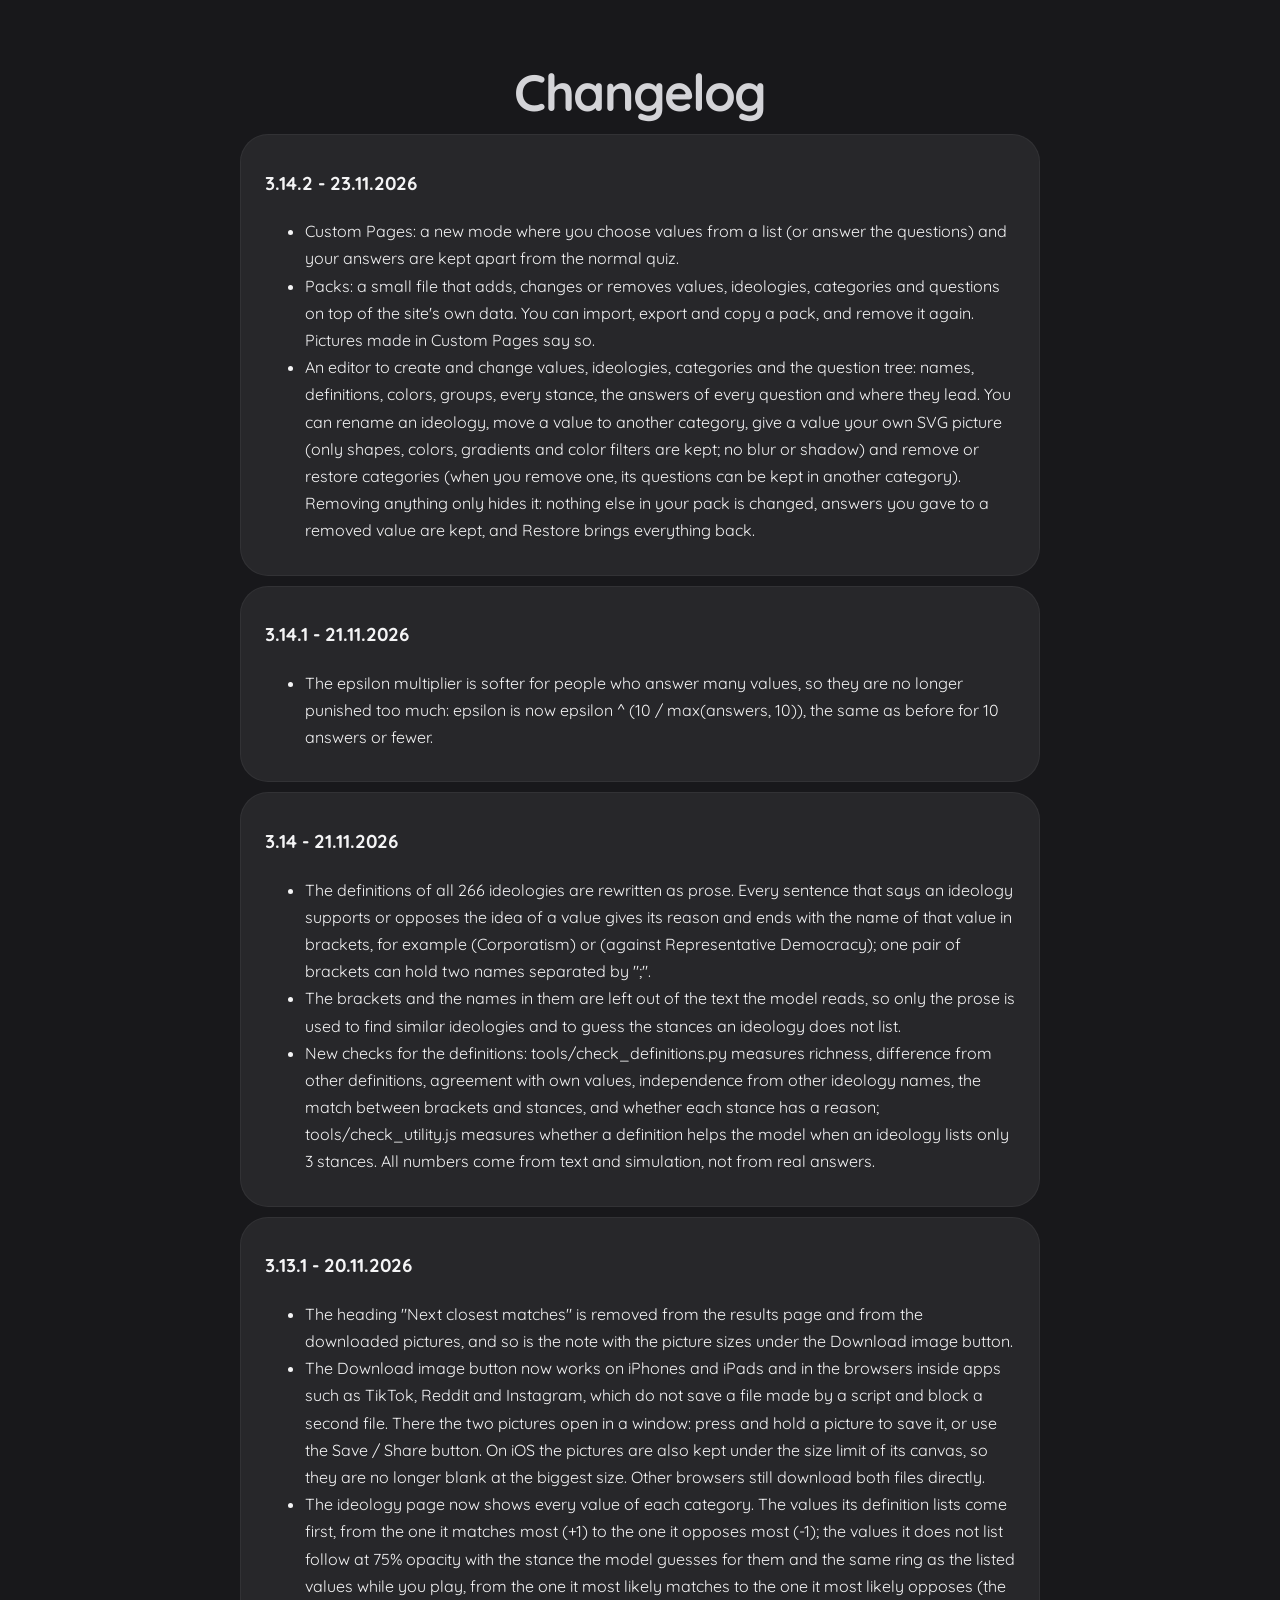
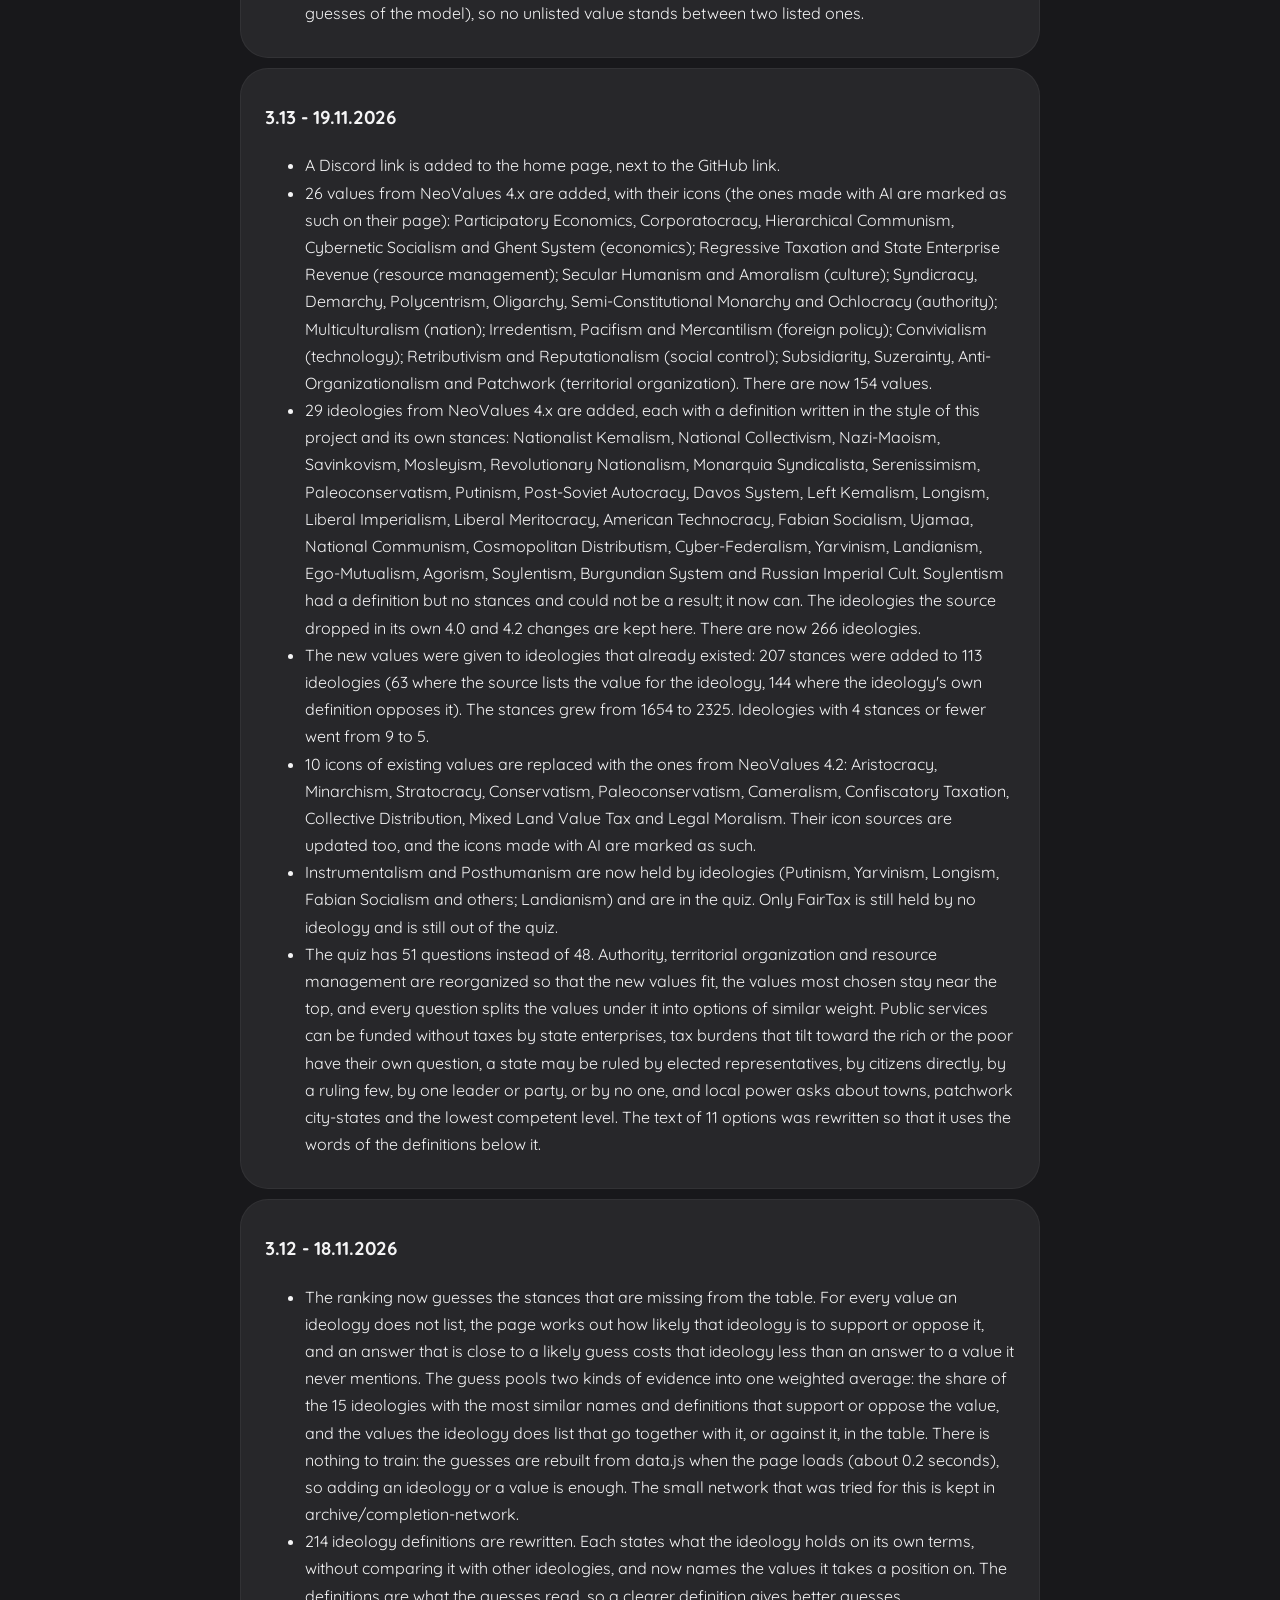
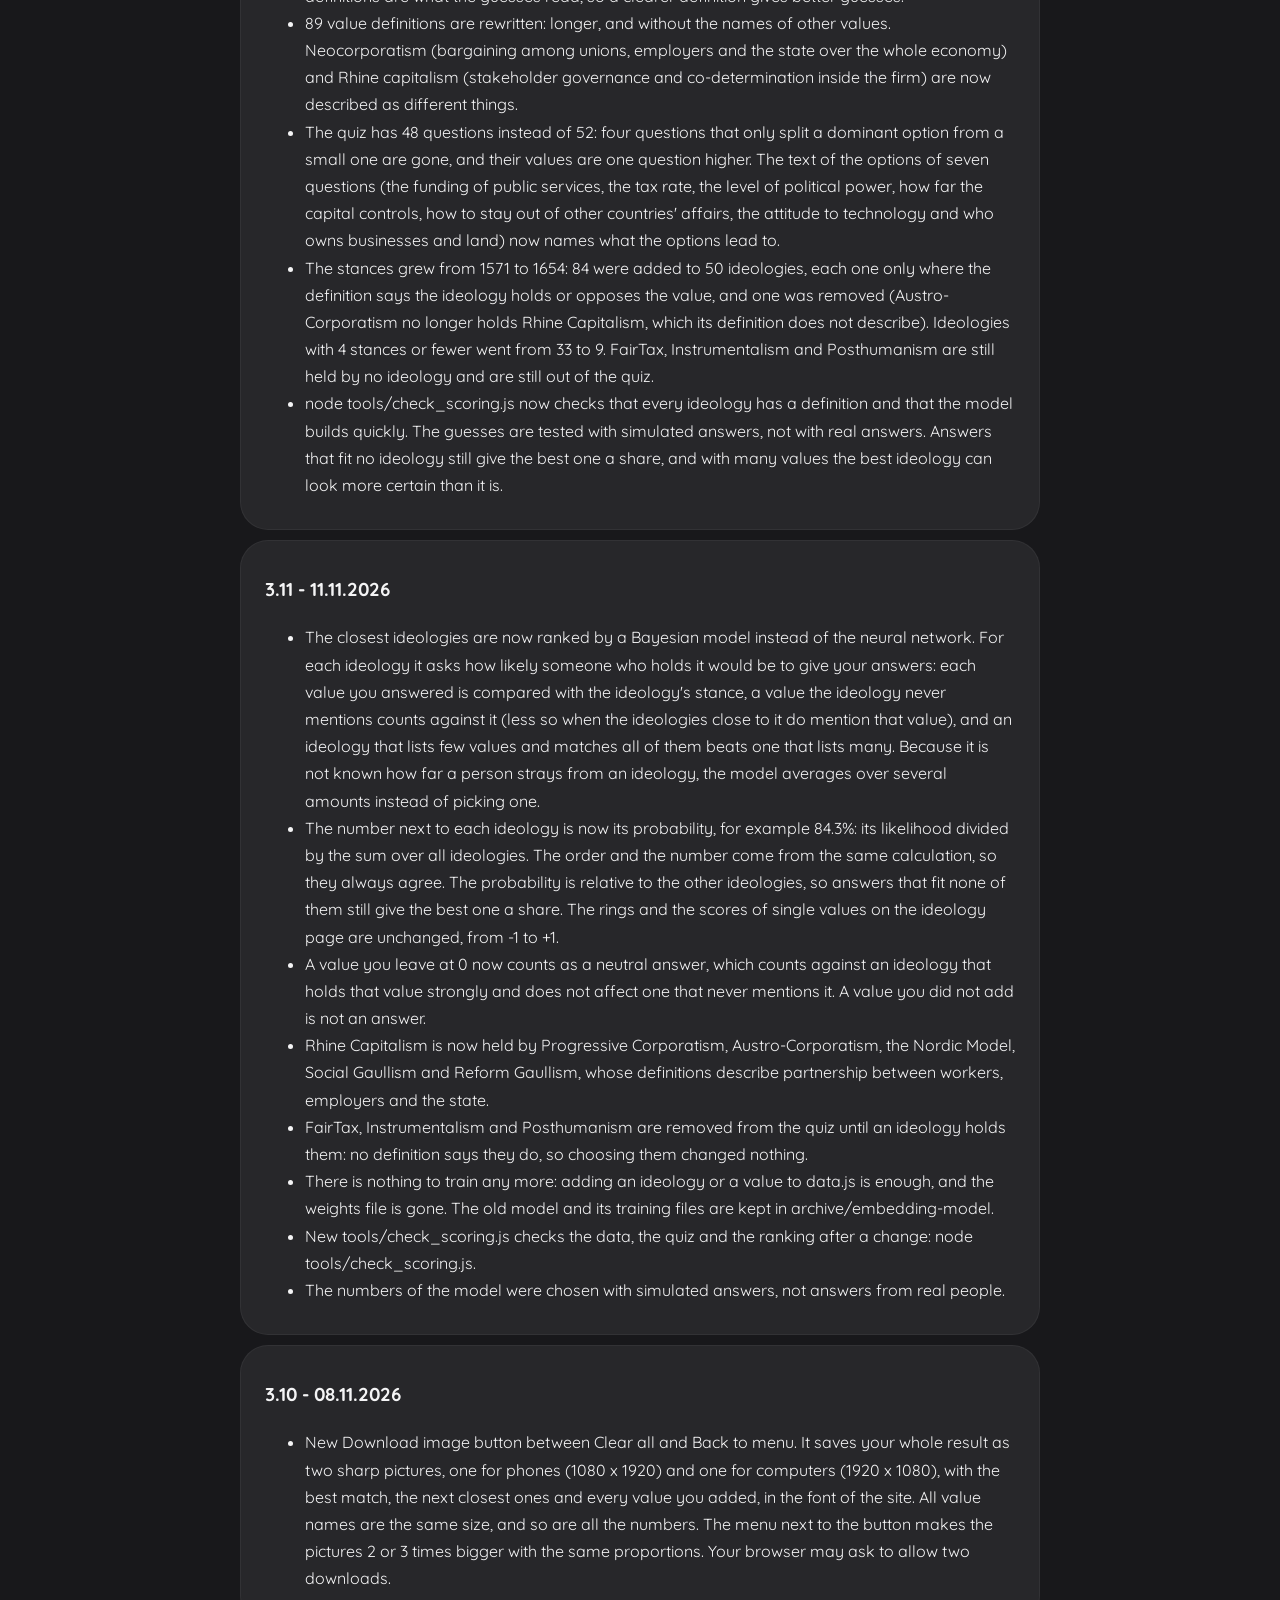
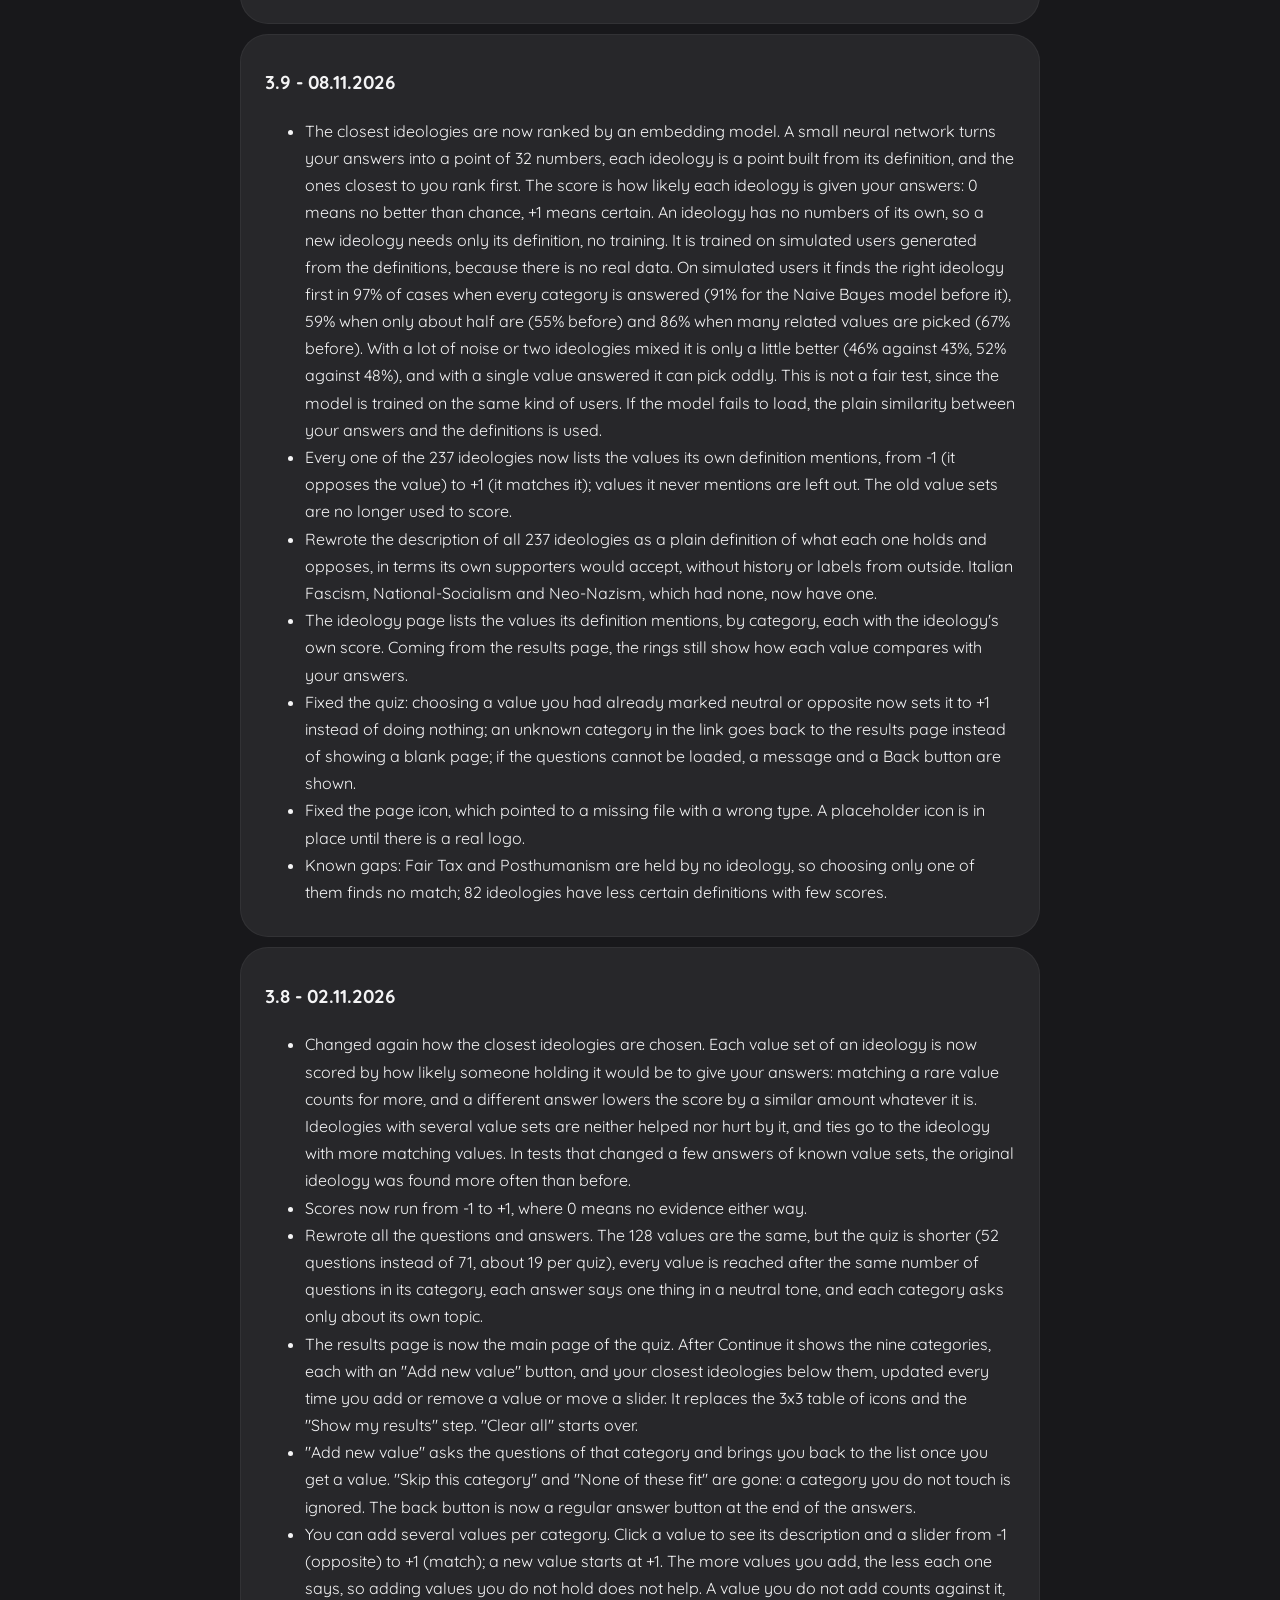
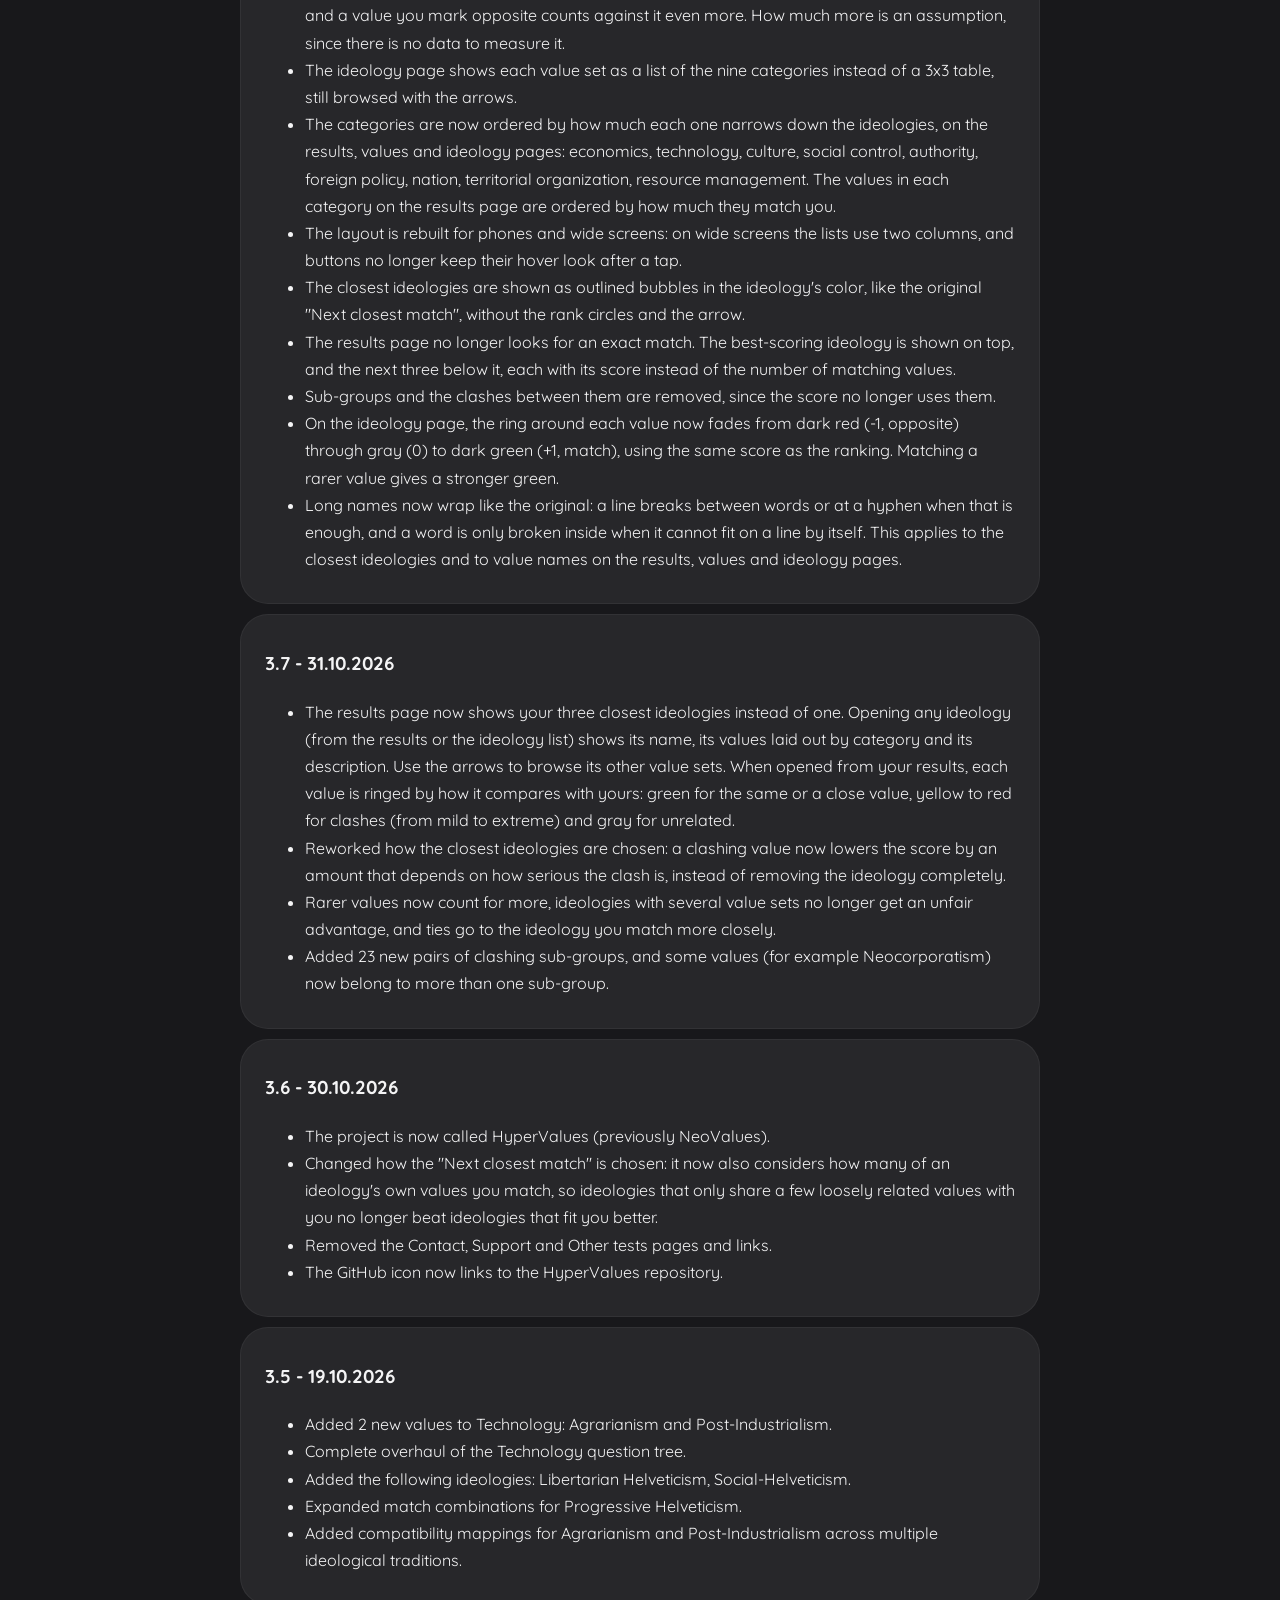
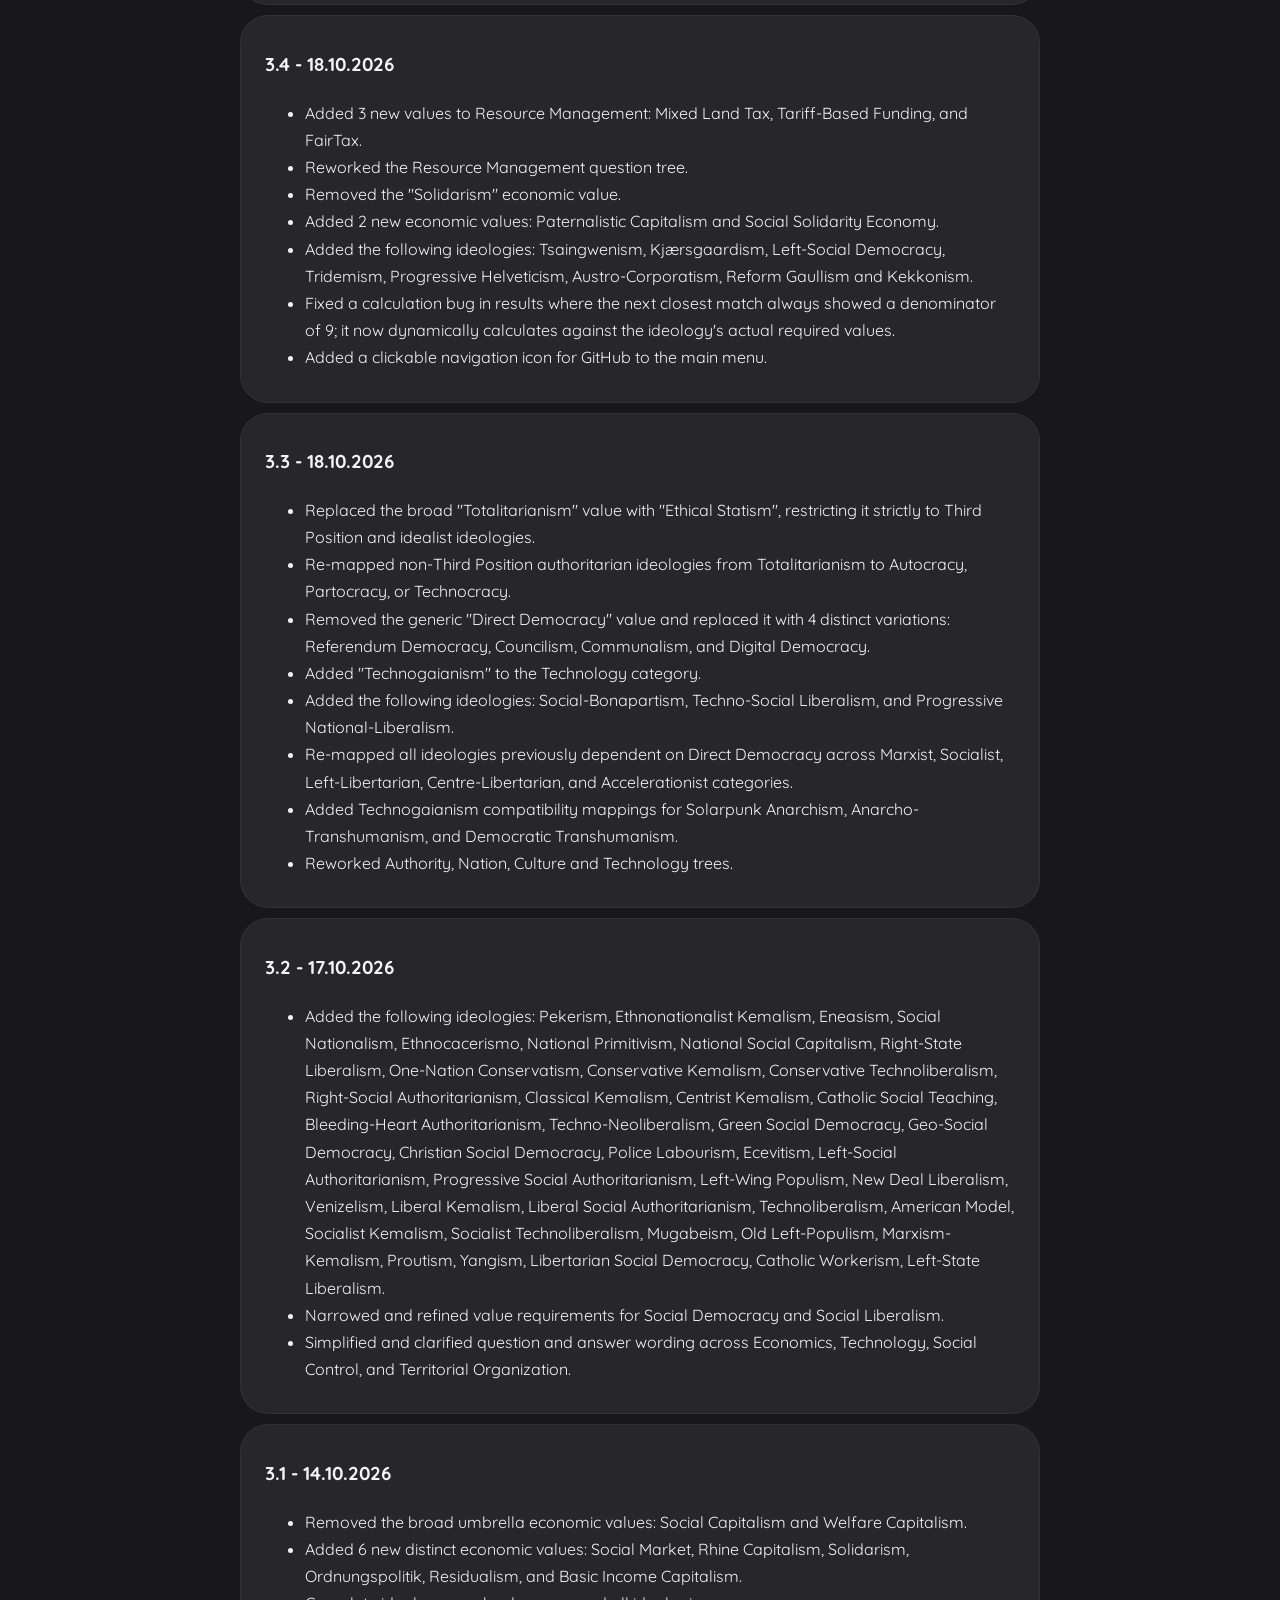
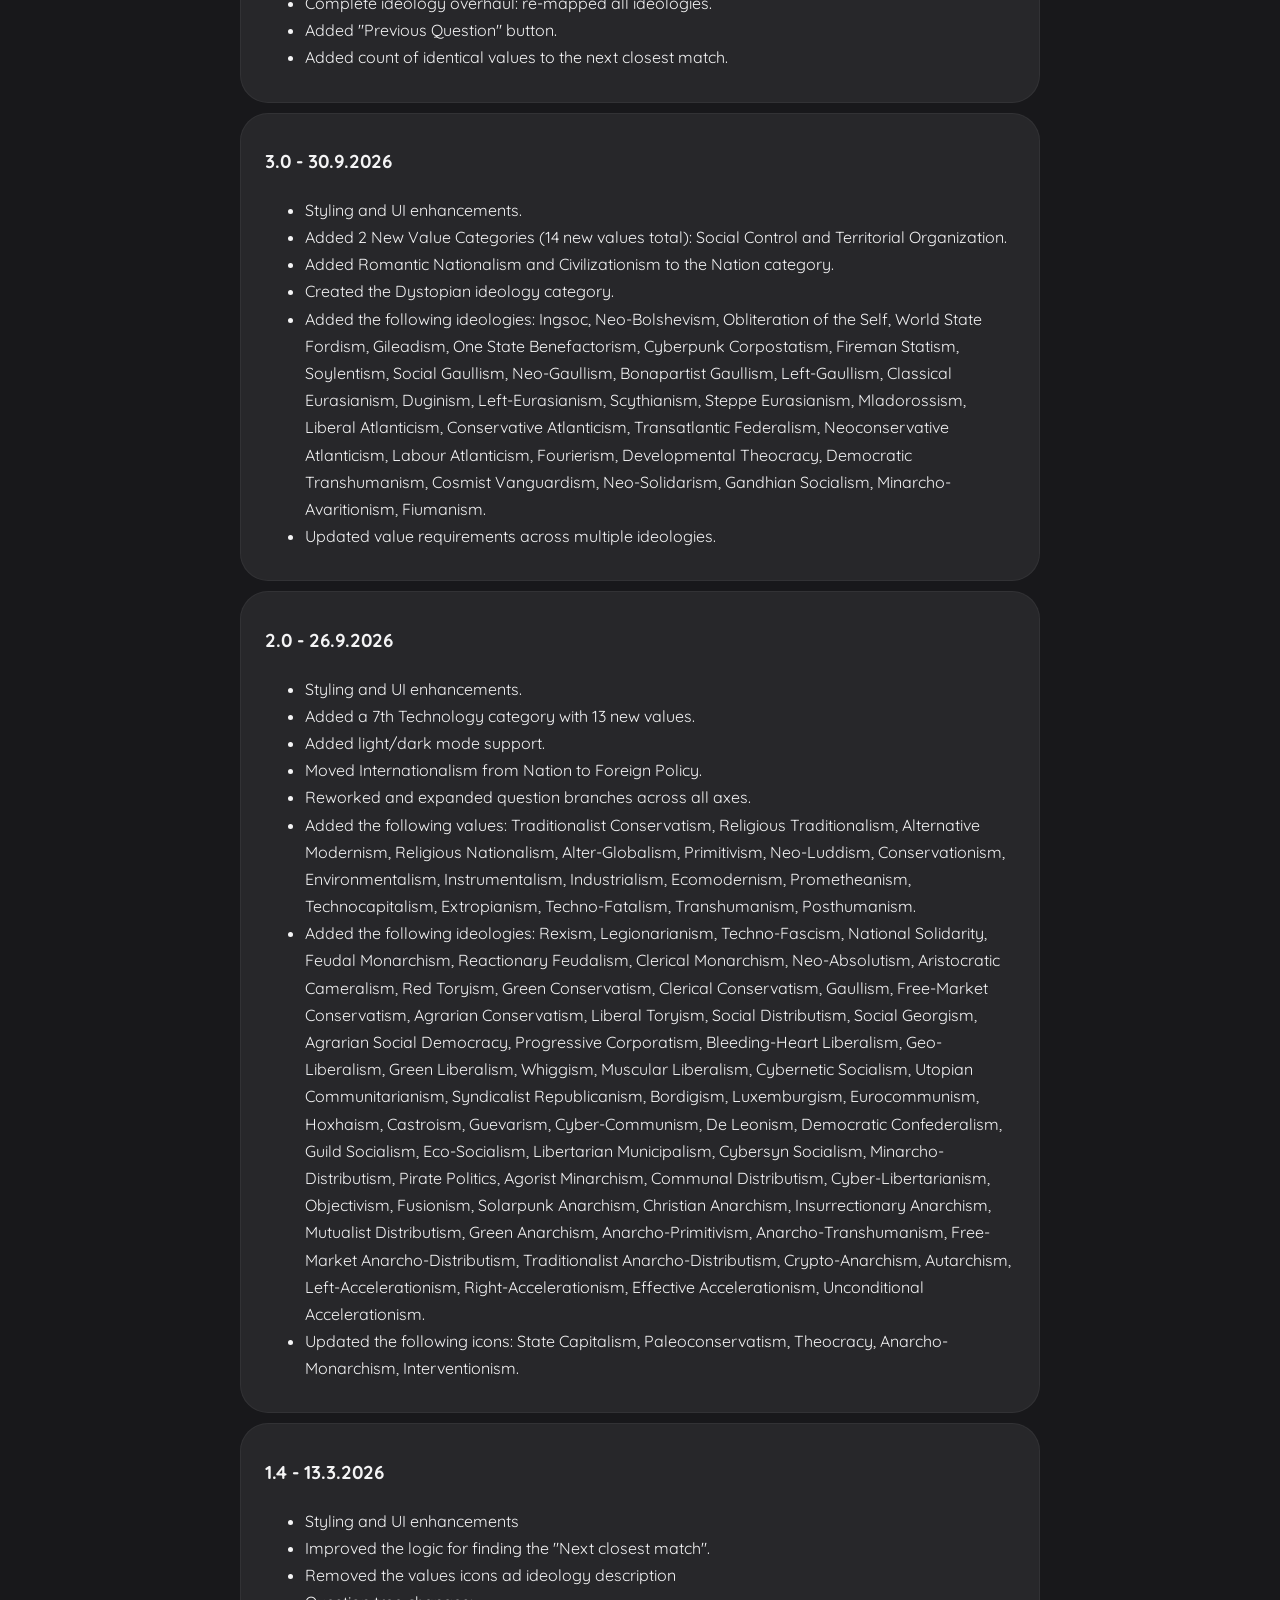
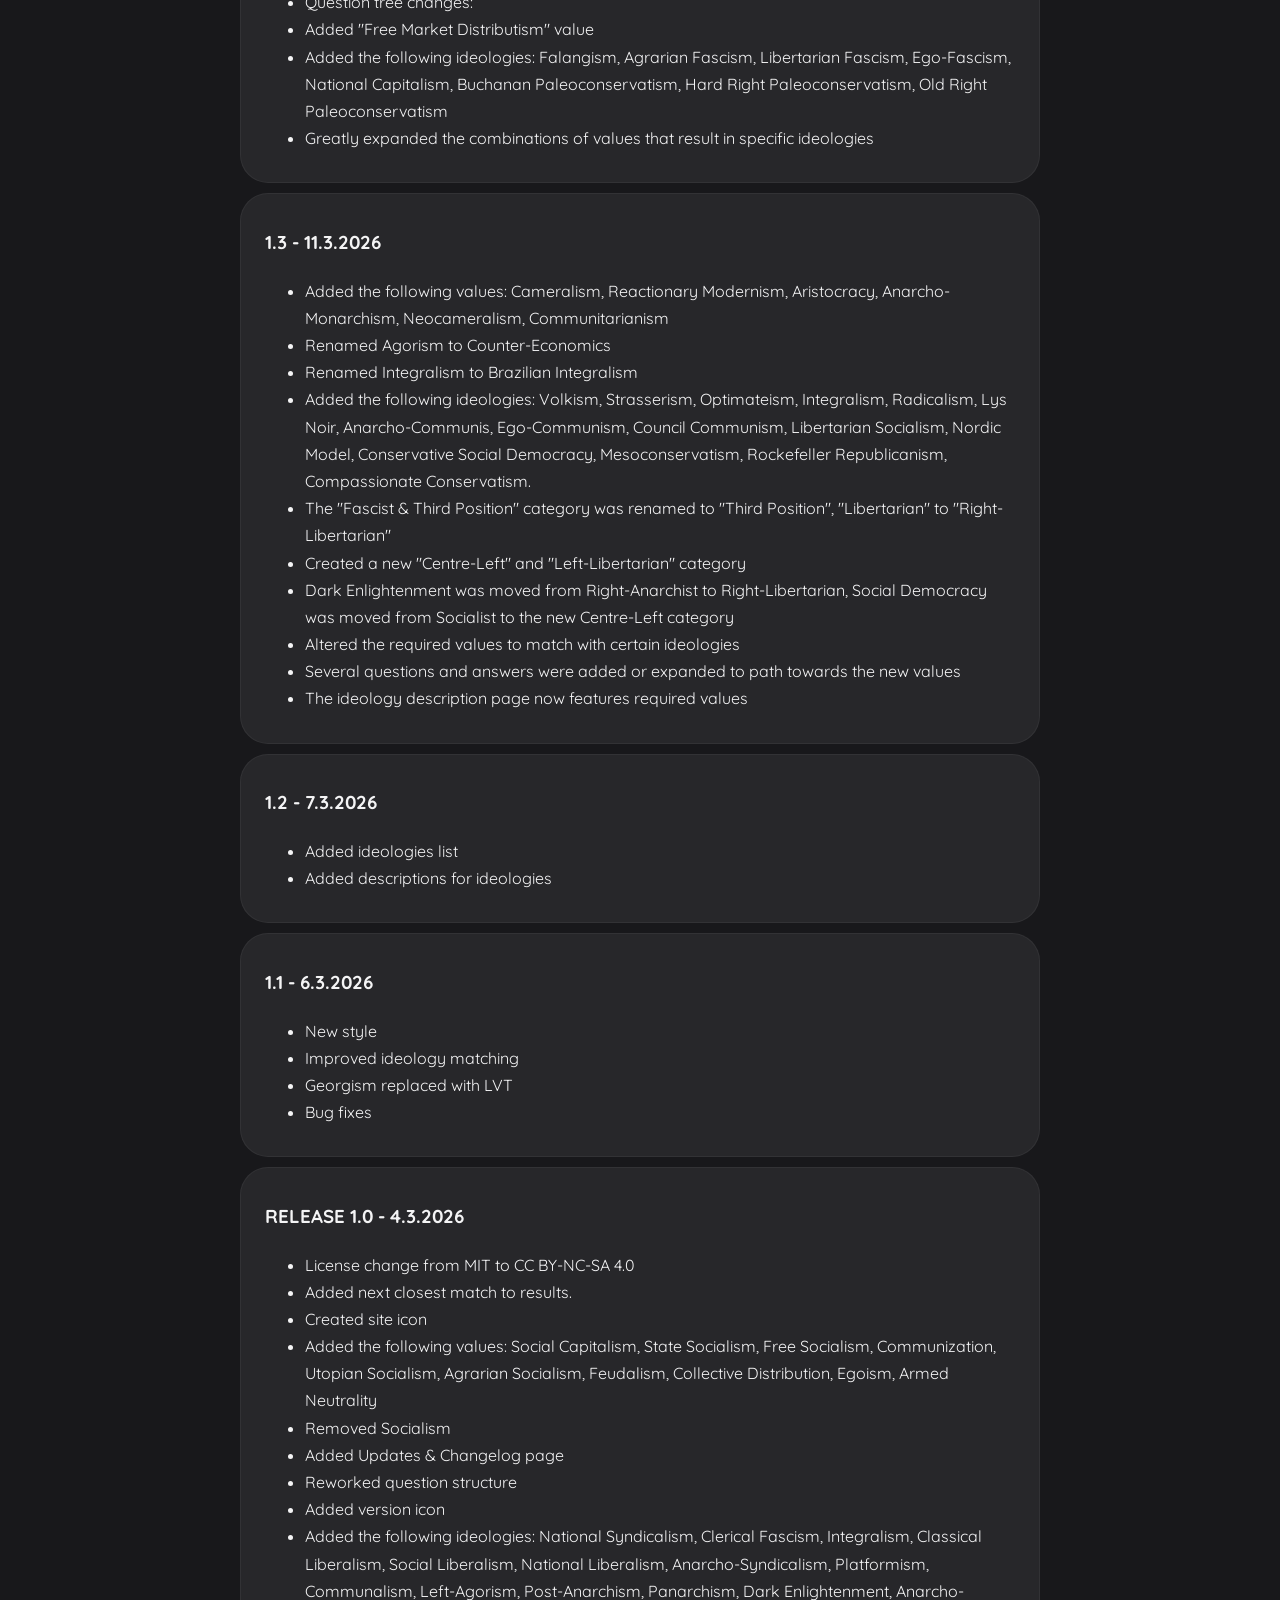
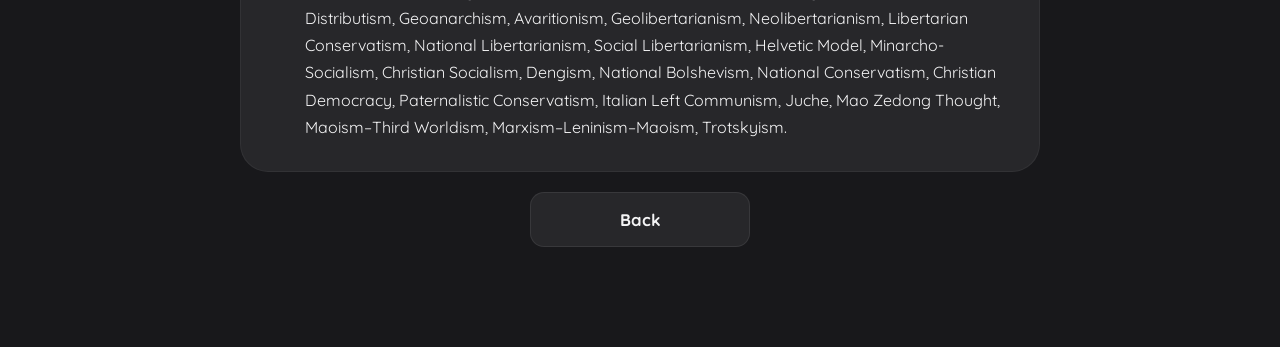
==== commit 8e810dfd: "Add files via upload" ====
--- a/changelog.html
+++ b/changelog.html
@@ -13,11 +13,11 @@
         <h1>Changelog</h1>
 
         <div class="description-box">
-            <h3>3.14.2 - 22.11.2026</h3>
+            <h3>3.14.2 - 23.11.2026</h3>
             <ul>
                 <li>Custom Pages: a new mode where you choose values from a list (or answer the questions) and your answers are kept apart from the normal quiz.</li>
                 <li>Packs: a small file that adds, changes or removes values, ideologies, categories and questions on top of the site's own data. You can import, export and copy a pack, and remove it again. Pictures made in Custom Pages say so.</li>
-                <li>An editor to create and change values, ideologies, categories and the question tree: names, definitions, colors, groups, every stance, the answers of every question and where they lead. You can rename an ideology, move a value to another category, give a value your own SVG picture (only shapes, colors, gradients and color filters are kept; no blur or shadow) and remove or restore categories.</li>
+                <li>An editor to create and change values, ideologies, categories and the question tree: names, definitions, colors, groups, every stance, the answers of every question and where they lead. You can rename an ideology, move a value to another category, give a value your own SVG picture (only shapes, colors, gradients and color filters are kept; no blur or shadow) and remove or restore categories (when you remove one, its questions can be kept in another category). Removing anything only hides it: nothing else in your pack is changed, answers you gave to a removed value are kept, and Restore brings everything back.</li>
             </ul>
         </div>
 
--- a/style.css
+++ b/style.css
@@ -1028,3 +1028,5 @@
     .editor-option .editor-arrow { display: none; }
     .editor-option .editor-target { grid-column: 1 / -1; }
 }
+.editor-check { display: flex; align-items: flex-start; gap: 8px; text-align: left; }
+.editor-check input { margin-top: 4px; }
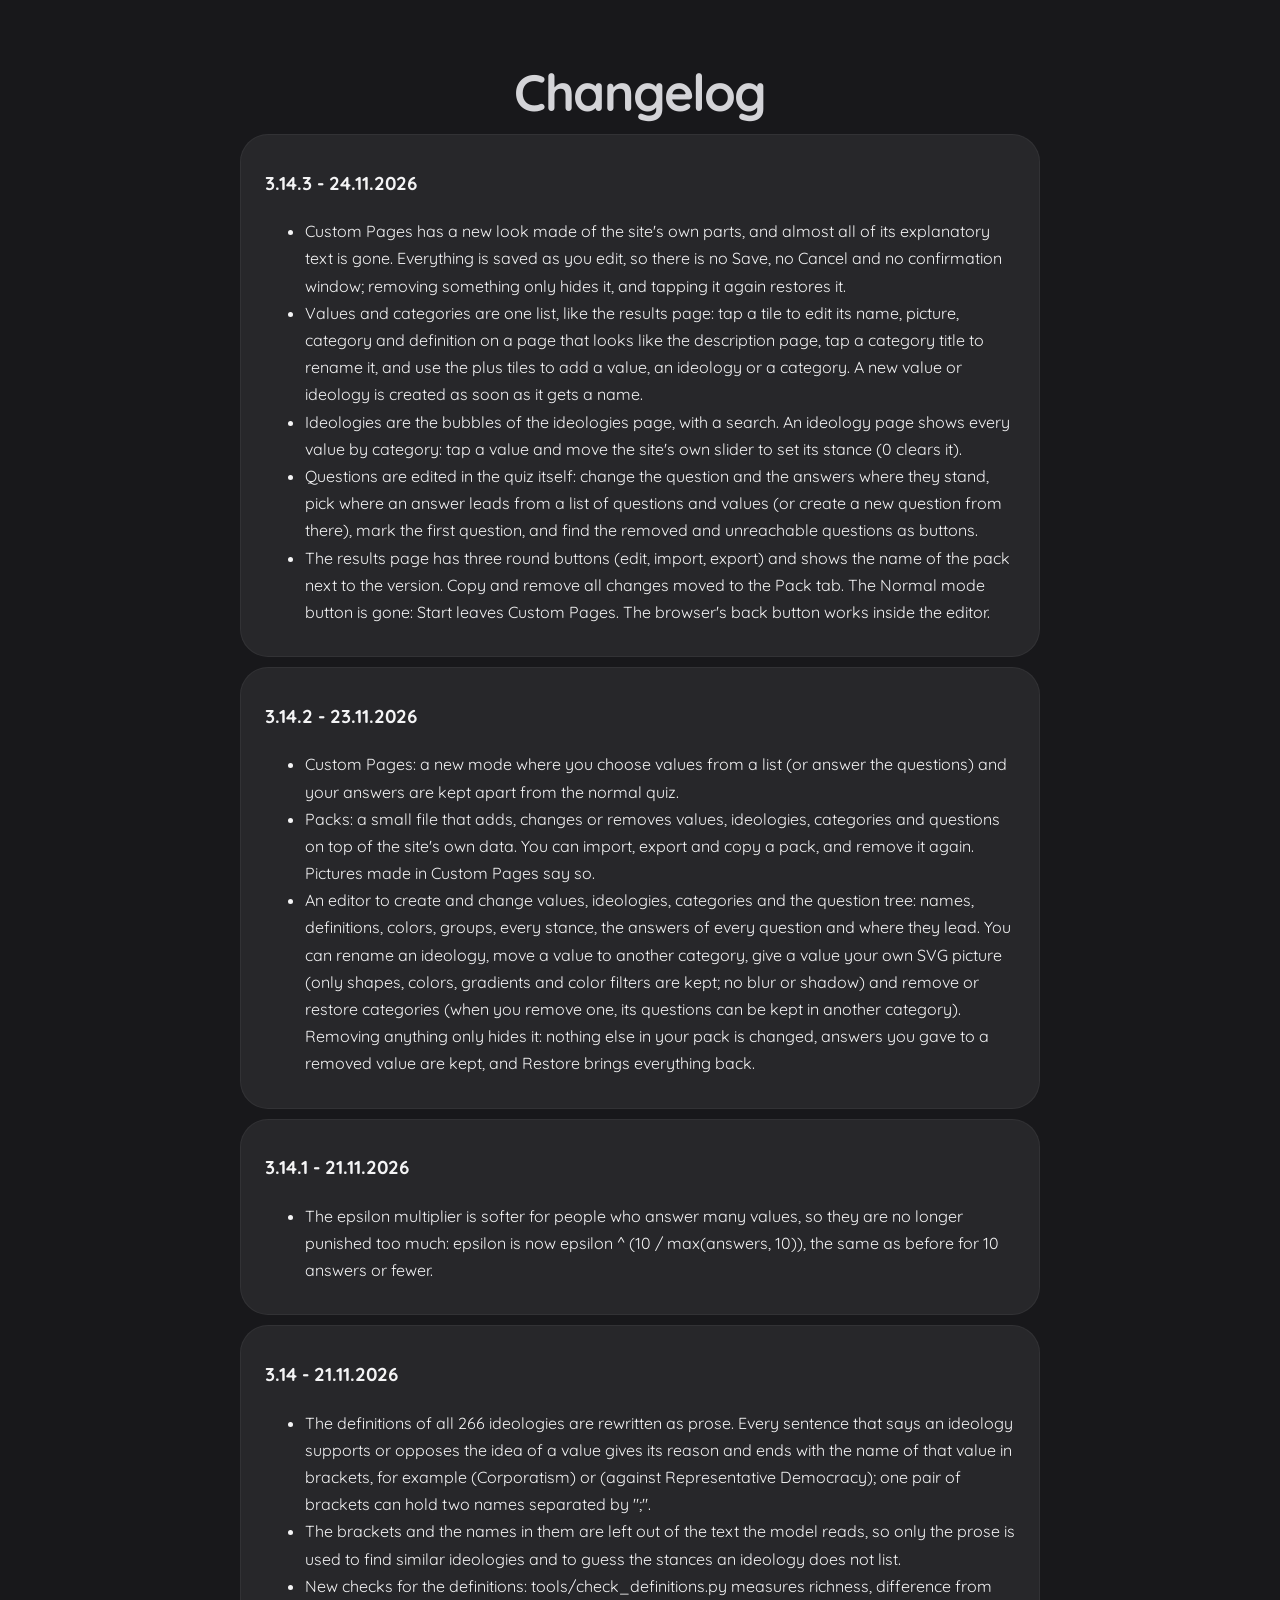
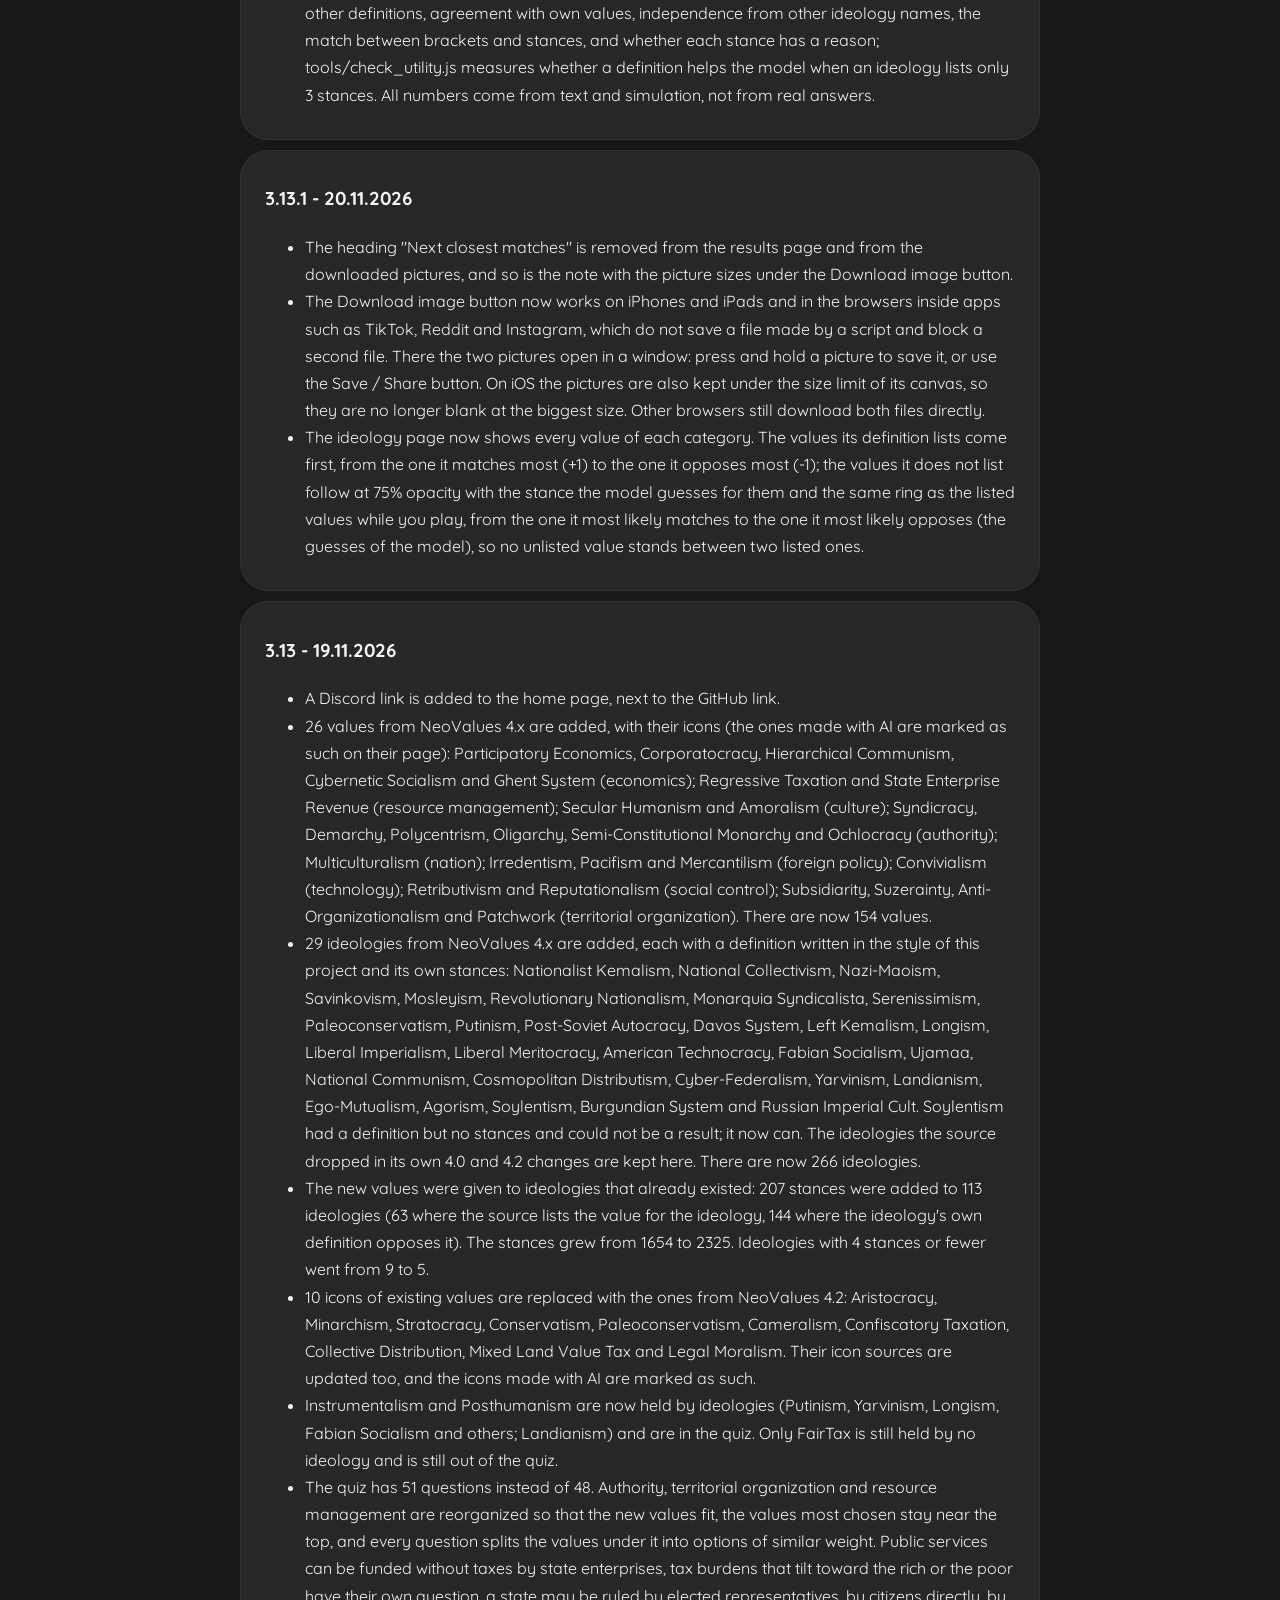
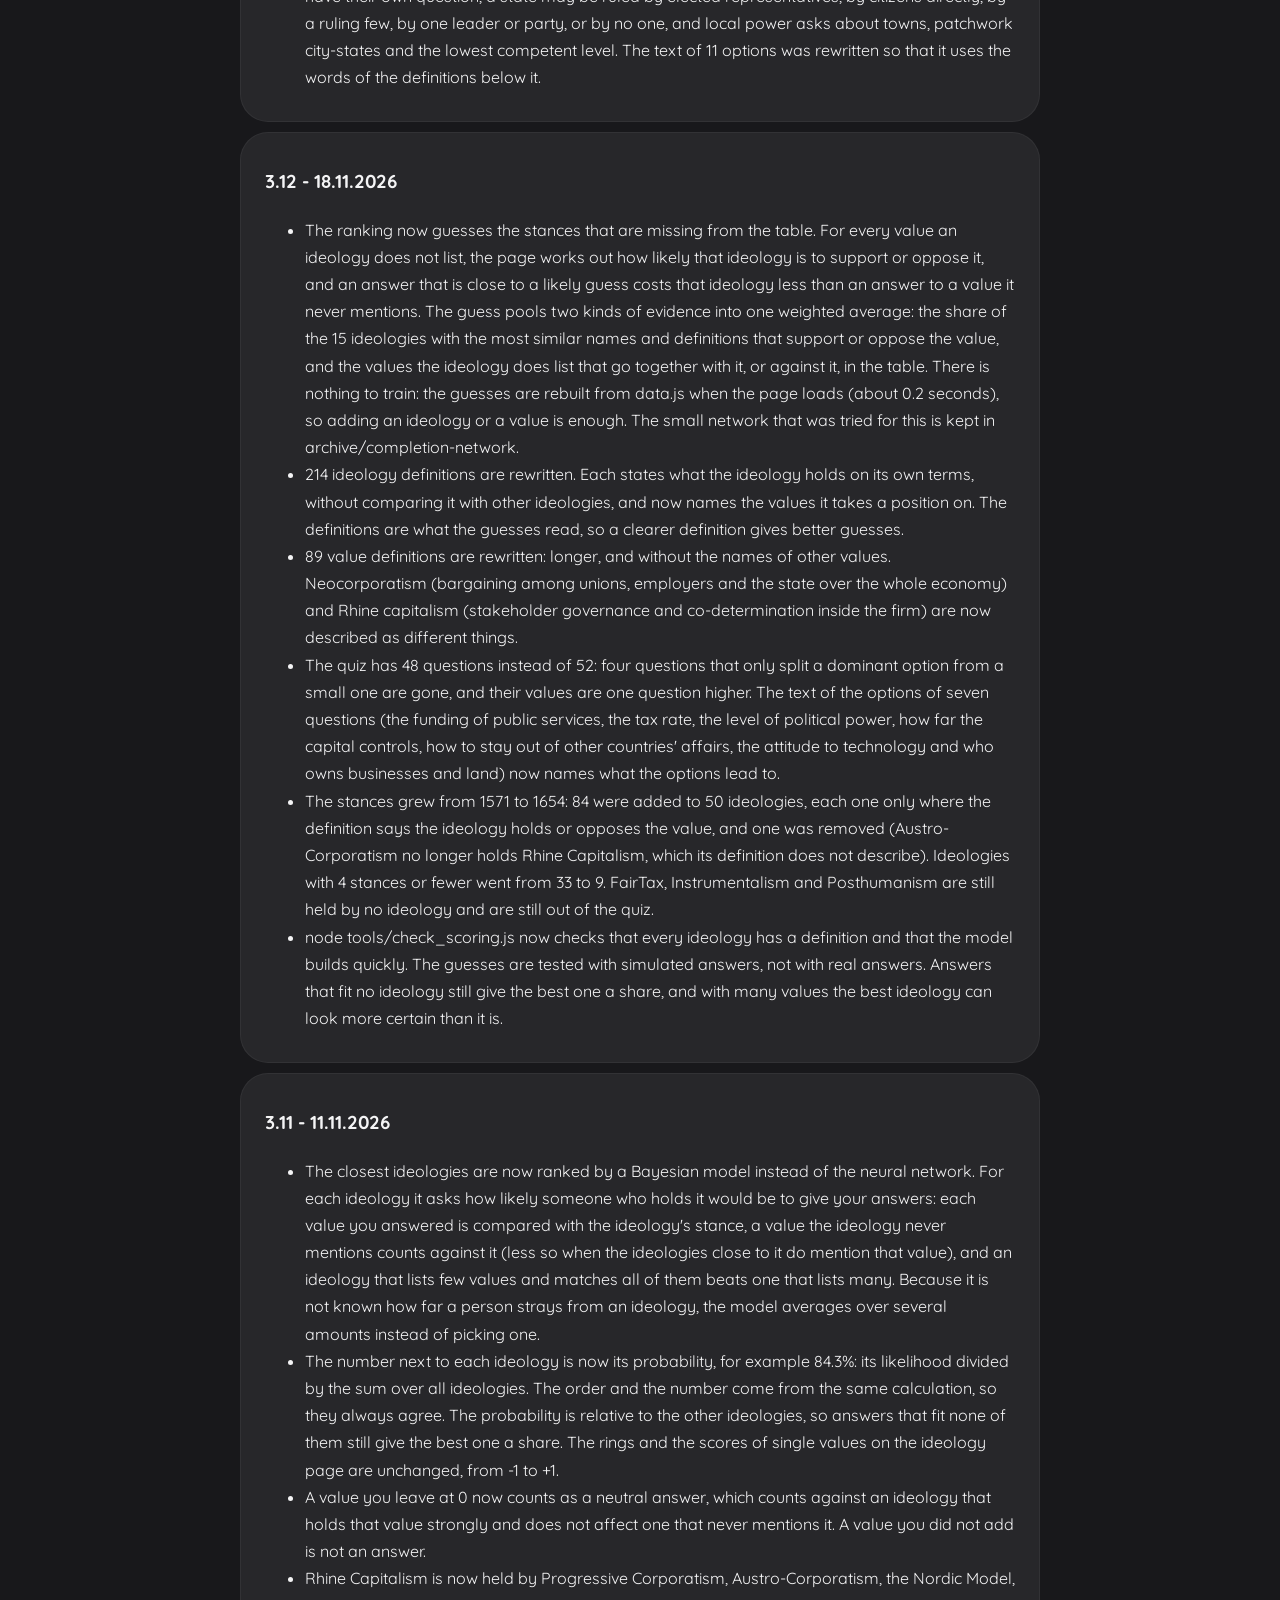
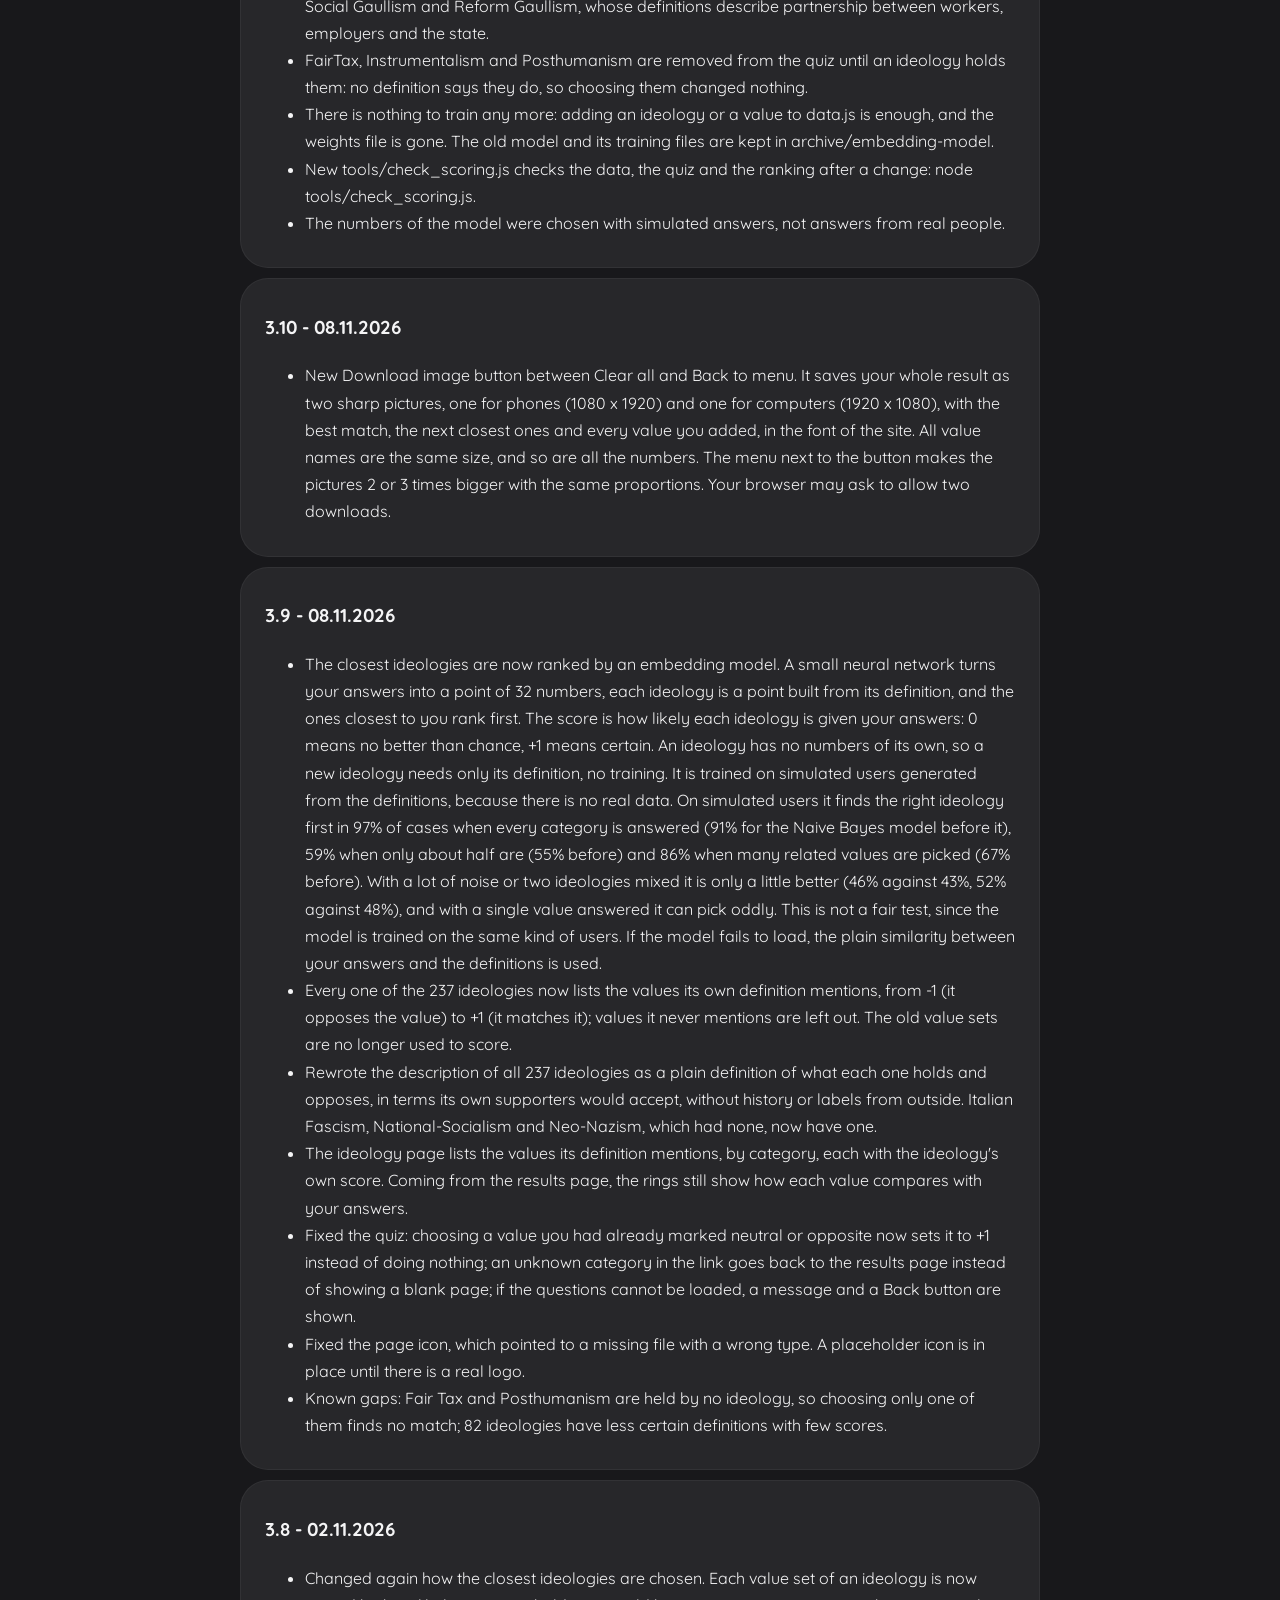
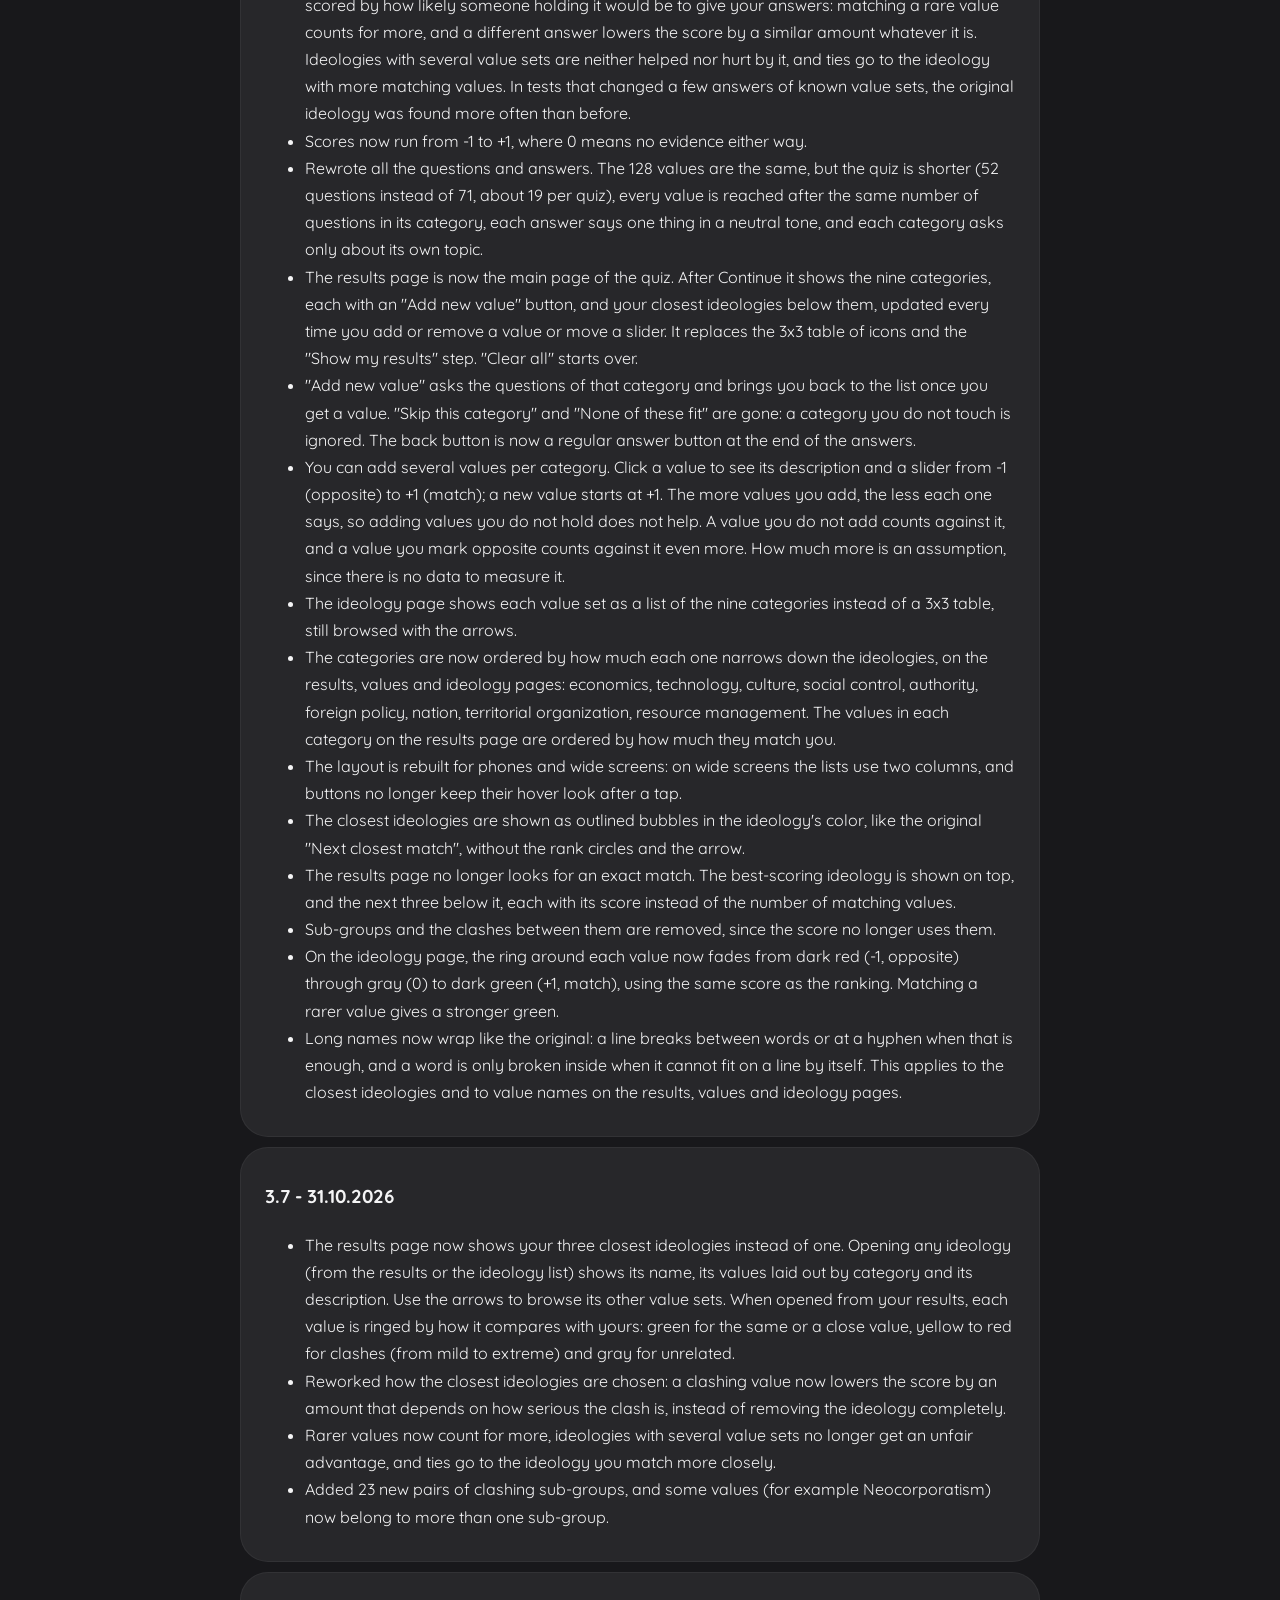
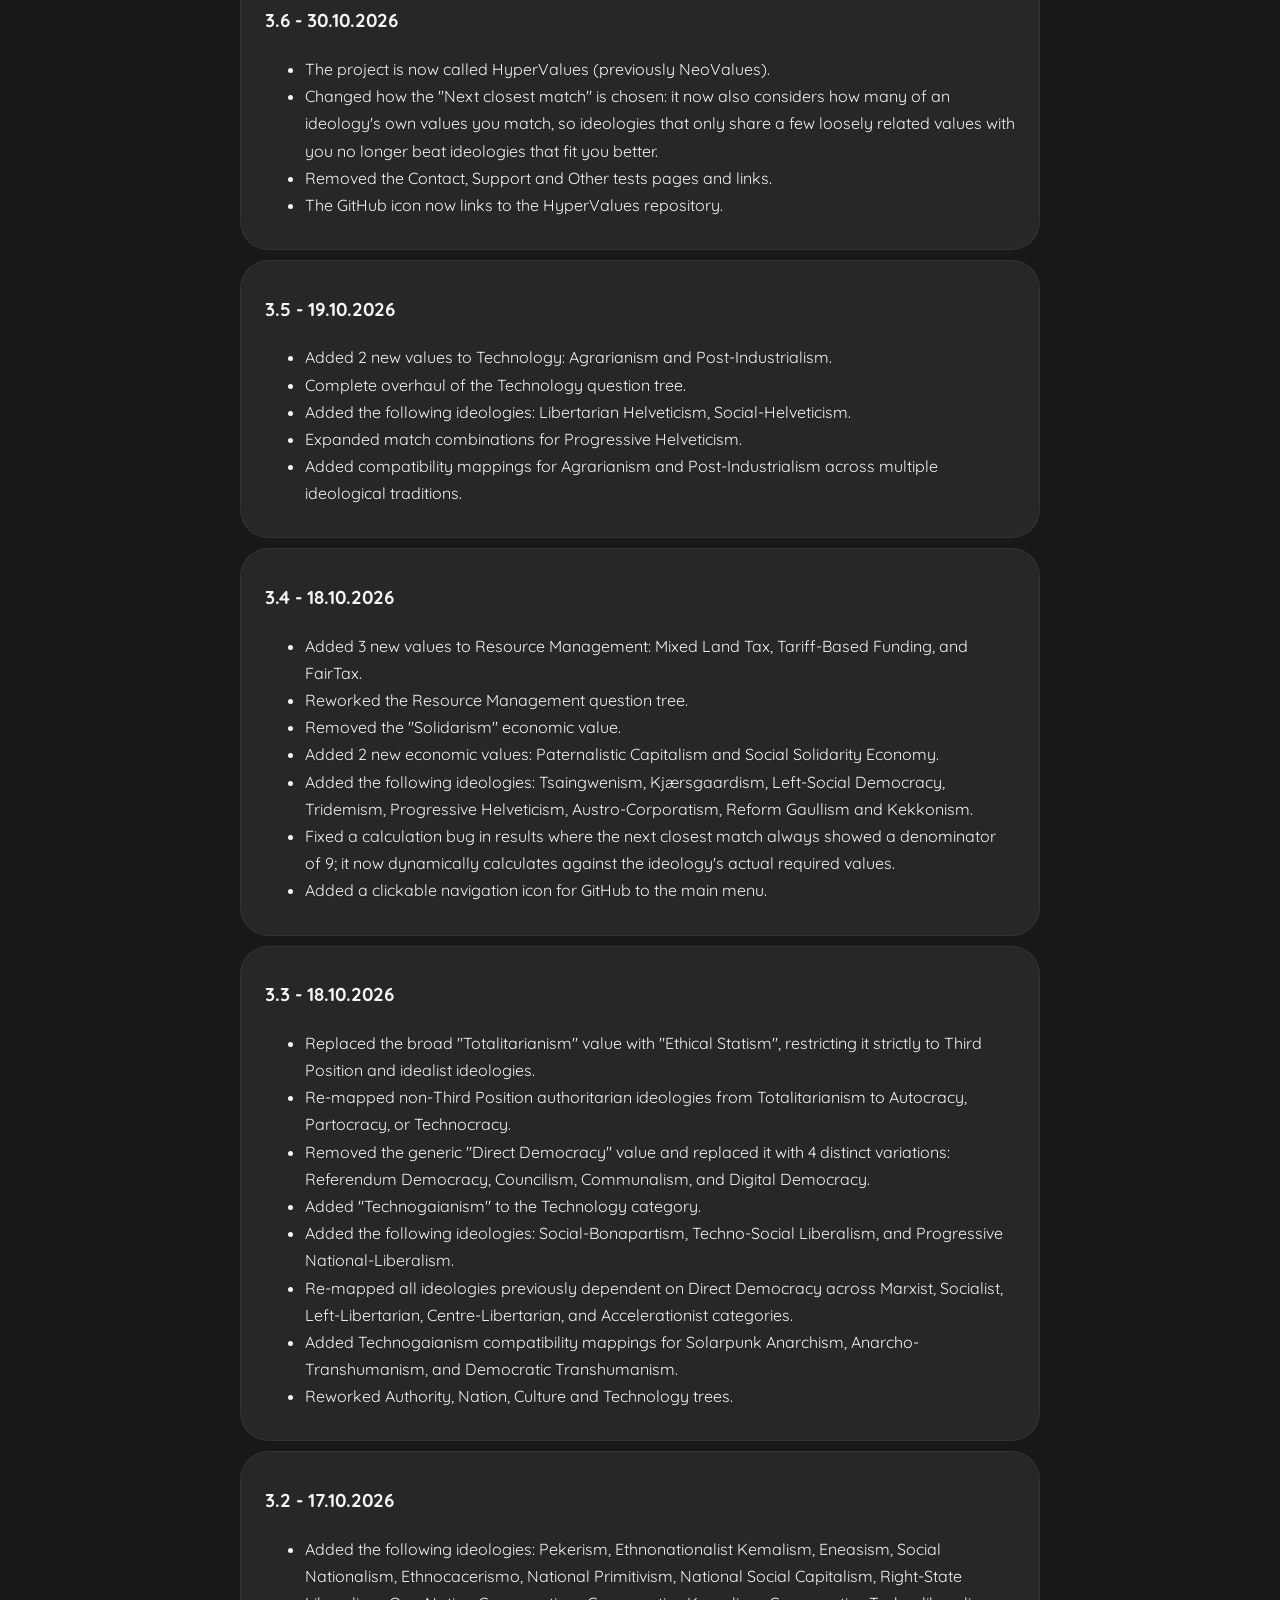
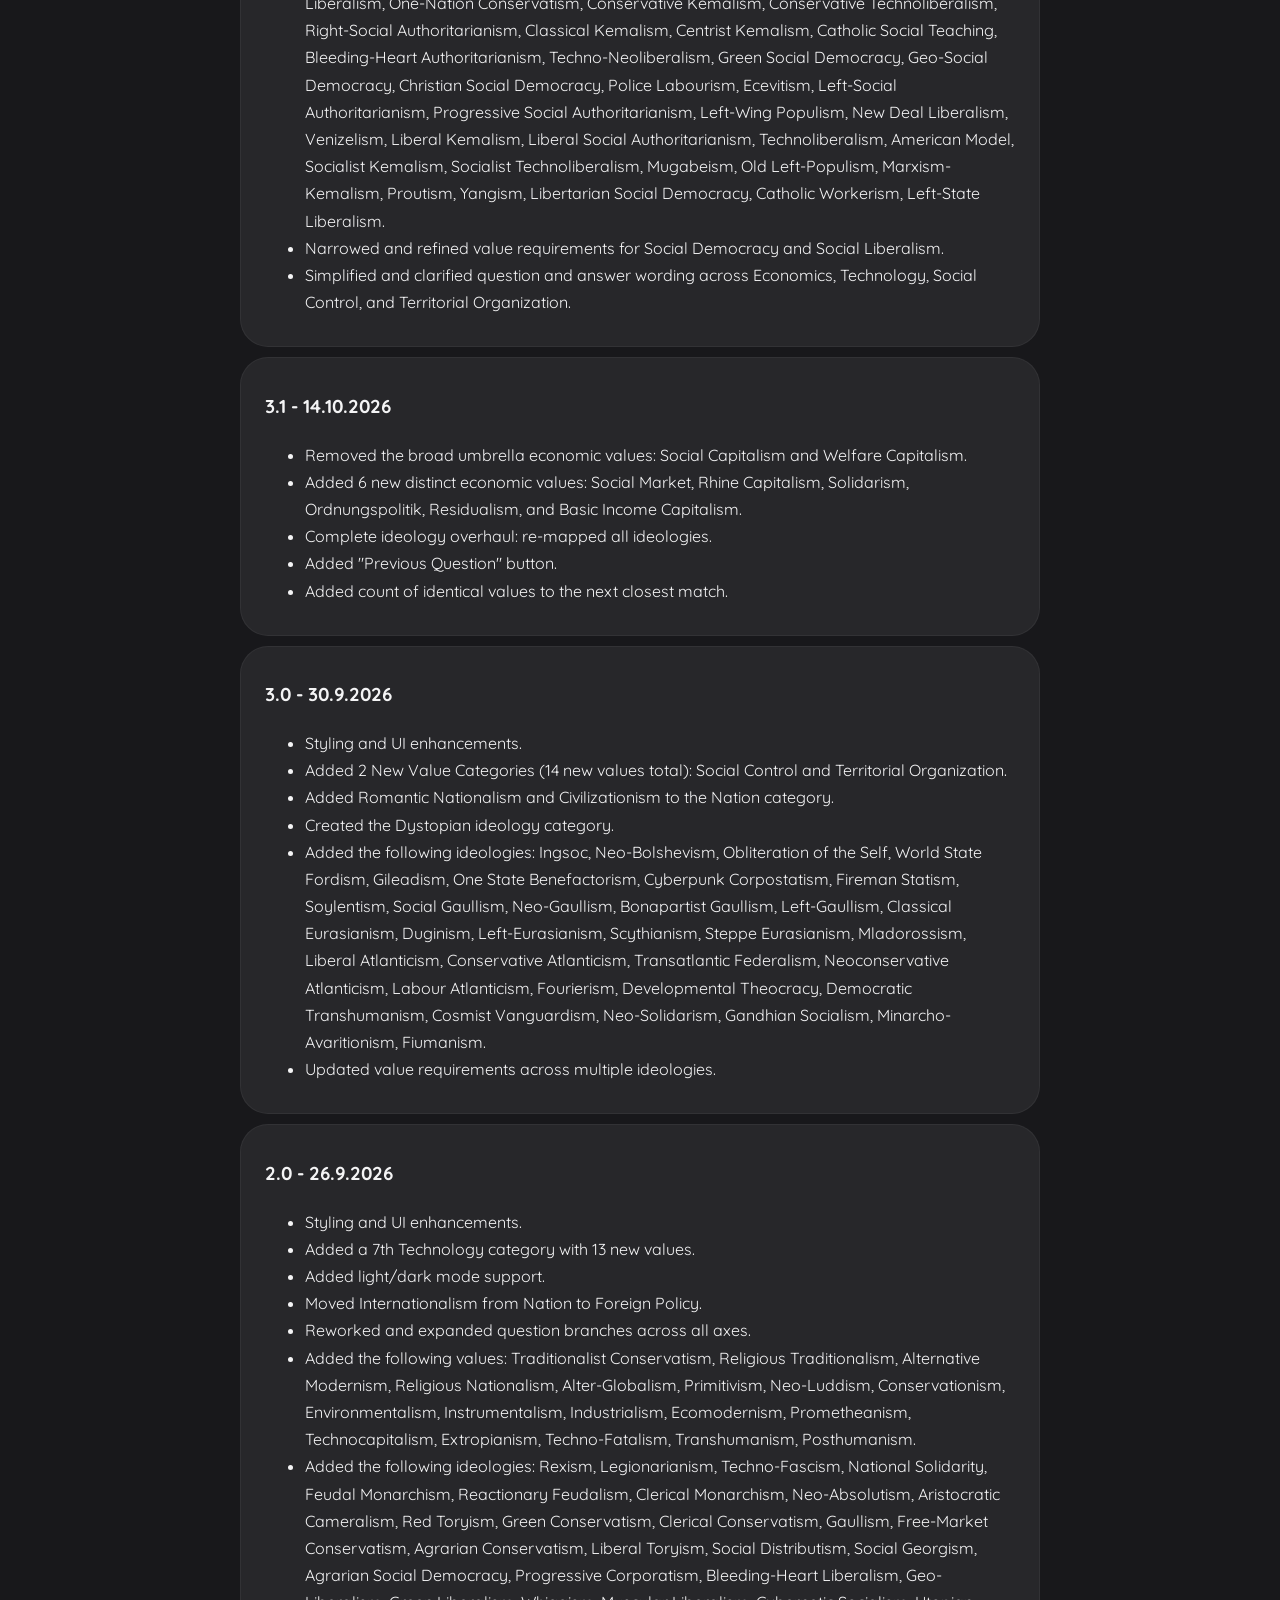
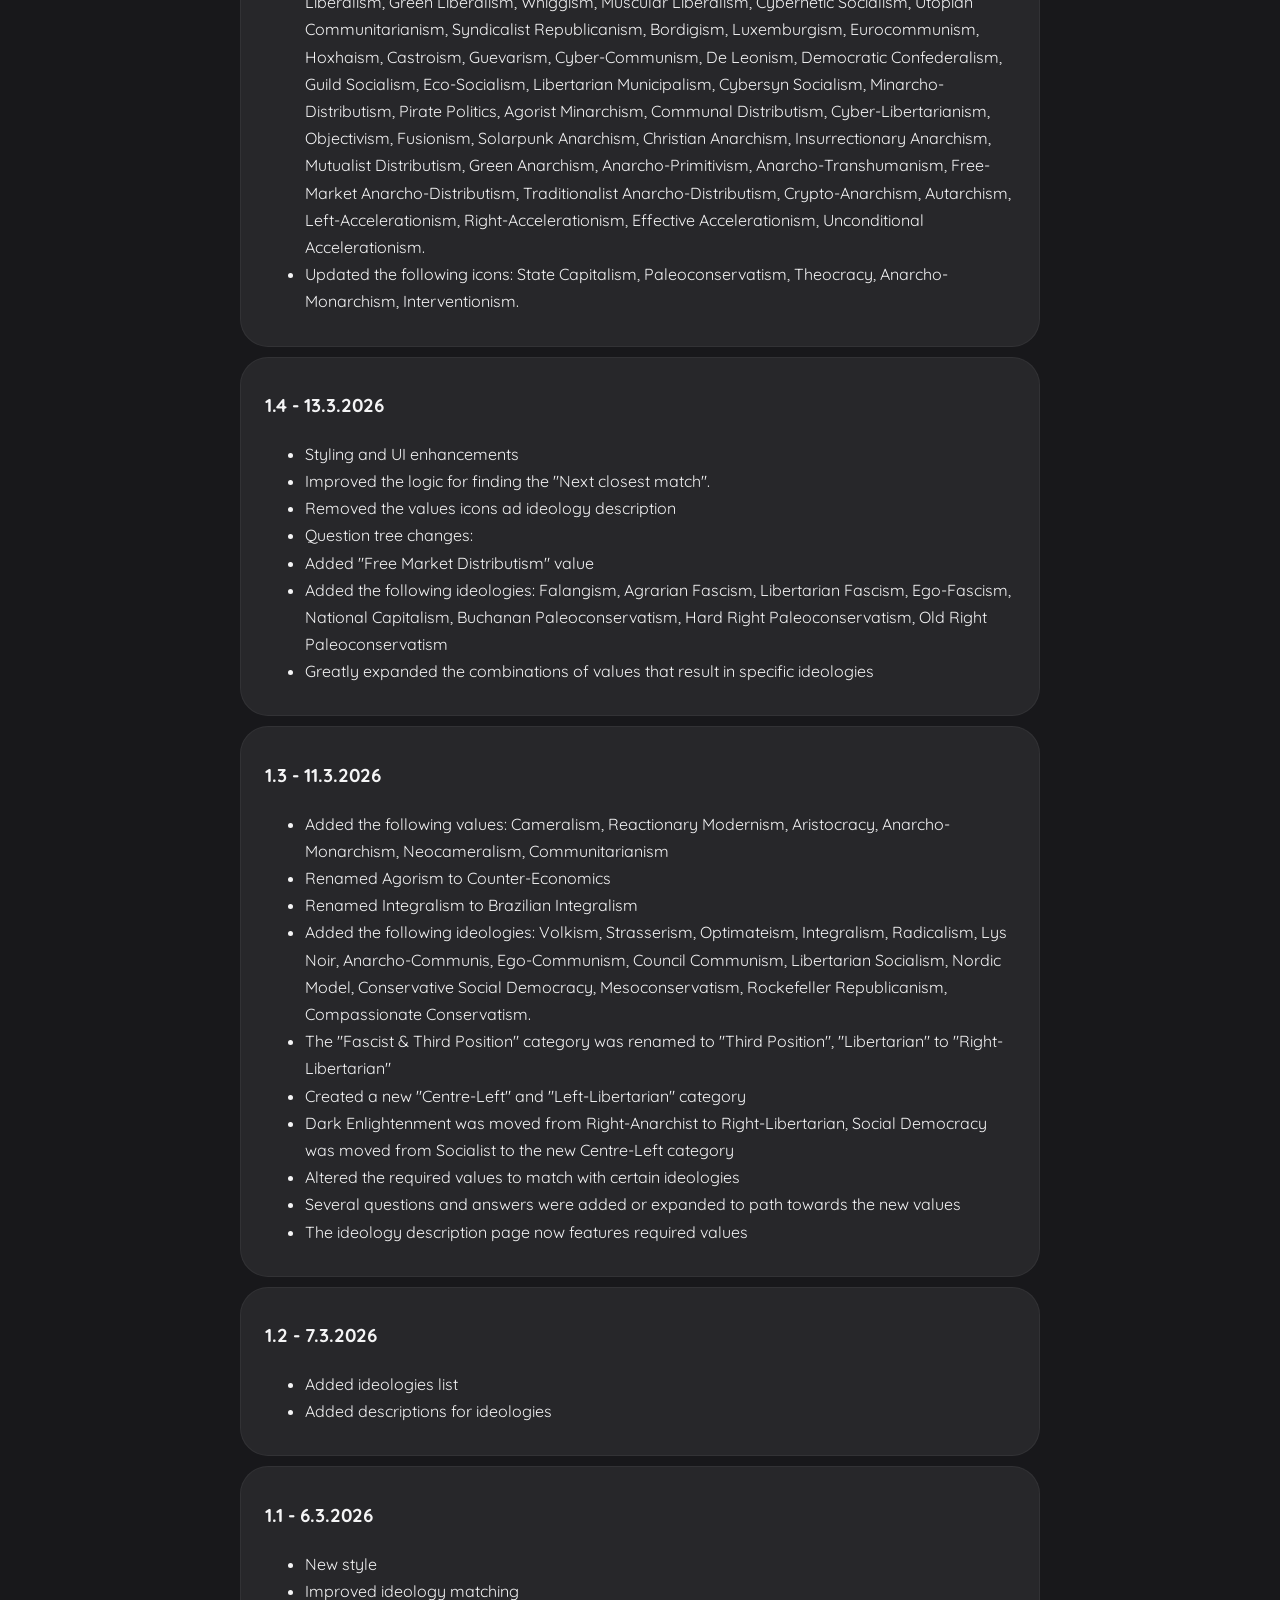
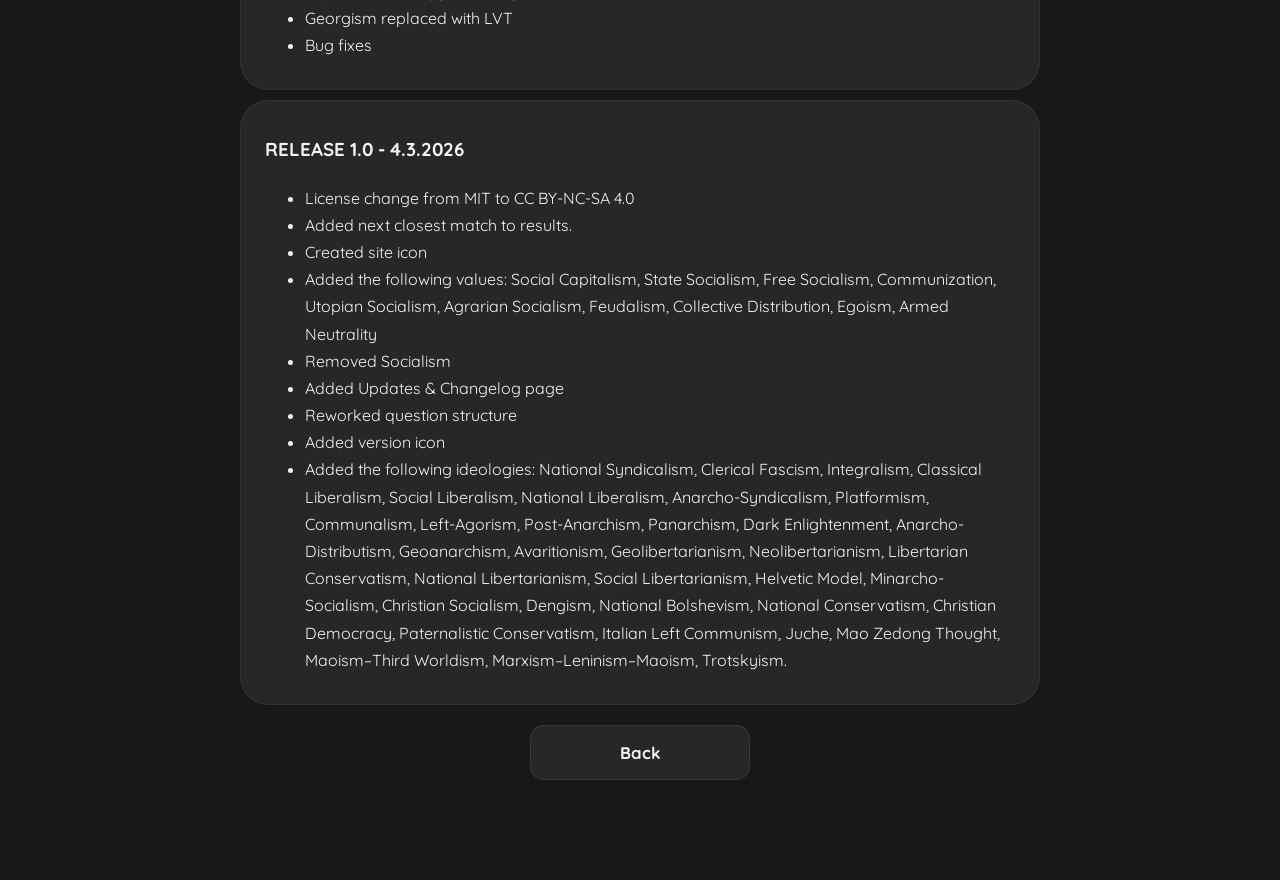
==== commit c0e2ed69: "Add files via upload" ====
--- a/changelog.html
+++ b/changelog.html
@@ -11,6 +11,17 @@
 <body>
     <div class="main-container">
         <h1>Changelog</h1>
+
+        <div class="description-box">
+            <h3>3.14.3 - 24.11.2026</h3>
+            <ul>
+                <li>Custom Pages has a new look made of the site's own parts, and almost all of its explanatory text is gone. Everything is saved as you edit, so there is no Save, no Cancel and no confirmation window; removing something only hides it, and tapping it again restores it.</li>
+                <li>Values and categories are one list, like the results page: tap a tile to edit its name, picture, category and definition on a page that looks like the description page, tap a category title to rename it, and use the plus tiles to add a value, an ideology or a category. A new value or ideology is created as soon as it gets a name.</li>
+                <li>Ideologies are the bubbles of the ideologies page, with a search. An ideology page shows every value by category: tap a value and move the site's own slider to set its stance (0 clears it).</li>
+                <li>Questions are edited in the quiz itself: change the question and the answers where they stand, pick where an answer leads from a list of questions and values (or create a new question from there), mark the first question, and find the removed and unreachable questions as buttons.</li>
+                <li>The results page has three round buttons (edit, import, export) and shows the name of the pack next to the version. Copy and remove all changes moved to the Pack tab. The Normal mode button is gone: Start leaves Custom Pages. The browser's back button works inside the editor.</li>
+            </ul>
+        </div>
 
         <div class="description-box">
             <h3>3.14.2 - 23.11.2026</h3>
--- a/style.css
+++ b/style.css
@@ -933,100 +933,174 @@
     text-align: center;
 }
 
-/* Custom mode: the bar on the results page and the list for picking a value */
-.custom-bar {
+/* ---------- Custom Pages: made of the site's own look (buttons, tiles, cards, bubbles, slider) ---------- */
+.hv-round {
+    display: inline-flex;
+    align-items: center;
+    justify-content: center;
+    flex: 0 0 auto;
+    width: 44px;
+    height: 44px;
+    min-width: 0;
+    padding: 0;
+    border-radius: 50%;
+    line-height: 1;
+}
+.hv-round svg {
+    width: 22px;
+    height: 22px;
+    fill: none;
+    stroke: currentColor;
+    stroke-width: 2.2;
+    stroke-linecap: round;
+    stroke-linejoin: round;
+    pointer-events: none;
+}
+.hv-round.hv-small { width: 34px; height: 34px; }
+.hv-round.hv-small svg { width: 17px; height: 17px; }
+.hv-round.hv-on, .hv-round.hv-armed { background-color: var(--text-primary); color: var(--bg-color); }
+.hv-tools { display: flex; justify-content: center; gap: 12px; margin: 0 0 22px; }
+.hv-error { margin: 0 0 14px; color: #d6453d; font-weight: 700; text-align: center; }
+
+.hv-toast {
+    position: fixed;
+    left: 50%;
+    bottom: calc(24px + env(safe-area-inset-bottom, 0px));
+    transform: translateX(-50%);
+    z-index: 9998;
+    max-width: min(90vw, 520px);
+    padding: 12px 22px;
+    background-color: var(--card-bg);
+    border: 1px solid var(--card-border);
+    border-radius: var(--radius-lg);
+    box-shadow: var(--soft-shadow);
+    font-weight: 700;
+    text-align: center;
+}
+.hv-toast.hv-bad { color: #d6453d; }
+
+.hv-tabs { position: sticky; top: 0; z-index: 20; display: flex; flex-wrap: wrap; justify-content: center; gap: 10px; width: 100%; margin: -20px 0 22px; padding: 14px 0 10px; background-color: var(--bg-color); }
+.hv-tabs button { padding: 10px 20px; }
+.hv-tabs button.hv-on, .hv-pill.hv-on { background-color: var(--text-primary); color: var(--bg-color); }
+
+.hv-input {
+    width: 100%;
+    box-sizing: border-box;
+    padding: 14px 20px;
+    background-color: var(--card-bg);
+    border: 1px solid var(--border-color);
+    border-radius: var(--radius-sm);
+    color: var(--text-primary);
+    font-family: inherit;
+    font-size: 1rem;
+    font-weight: 500;
+}
+.hv-input:focus { outline: none; border-color: var(--text-dim); }
+.hv-bad { border-color: #d6453d !important; }
+.hv-search { max-width: 480px; margin: 0 0 22px; text-align: center; border-radius: 50px; }
+
+/* a text that is edited where it stands, with the look of the text it replaces */
+.hv-edit-text {
+    display: block;
+    width: 100%;
+    box-sizing: border-box;
+    margin: 0;
+    padding: 0;
+    background: transparent;
+    border: 0;
+    border-bottom: 2px dashed transparent;
+    border-radius: 0;
+    color: inherit;
+    font: inherit;
+    letter-spacing: inherit;
+    text-align: inherit;
+    text-transform: inherit;
+    line-height: inherit;
+    resize: none;
+    overflow: hidden;
+}
+.hv-edit-text:hover { border-bottom-color: var(--accent-soft); }
+.hv-edit-text:focus { outline: none; border-bottom-color: var(--text-dim); }
+.hv-title { text-align: center; text-transform: uppercase; }
+.category-title .hv-edit-text { font-size: inherit; font-weight: inherit; }
+.category-title { display: flex; align-items: center; gap: 10px; }
+.category-title .hv-round { margin-left: auto; }
+.description-box .hv-edit-text { min-height: 1.7em; }
+.description-box .hv-edit-text:hover, .description-box .hv-edit-text:focus { border-bottom-color: transparent; }
+
+.hv-pills { display: flex; flex-wrap: wrap; justify-content: center; gap: 8px; margin: 8px 0 18px; width: 100%; }
+.hv-pill {
+    padding: 8px 18px;
+    border: 2px solid var(--text-dim);
+    border-radius: 50px;
+    background-color: transparent;
+    color: var(--text-primary);
+    font-size: 0.95rem;
+    box-sizing: border-box;
+    max-width: 100%;
+    overflow-wrap: anywhere;
+}
+.hv-dashed { border: 2px dashed rgba(127, 127, 127, 0.55) !important; background-color: transparent !important; color: var(--text-dim) !important; box-shadow: none !important; }
+.hv-add-bubble::before, .hv-plus::before { content: "+"; font-size: 1.5rem; line-height: 1; }
+.hv-removed { opacity: 0.4; }
+.hv-sel .result-icon { outline: 3px solid var(--text-primary); outline-offset: 5px; }
+.hv-sel .result-text { color: var(--text-primary); }
+.hv-hidden-file { display: none; }
+
+.hv-icon-edit { position: relative; display: inline-flex; align-items: flex-end; gap: 10px; margin-bottom: 15px; }
+.hv-icon-edit .desc-icon { margin: 0; cursor: pointer; border-radius: 50%; }
+.hv-icon-edit .hv-icon-buttons { display: flex; flex-direction: column; gap: 8px; }
+.hv-colorwrap { position: relative; display: inline-flex; }
+.hv-colorwrap input { position: absolute; inset: 0; width: 100%; height: 100%; opacity: 0; cursor: pointer; }
+
+.hv-sheet {
+    position: fixed;
+    left: 0;
+    right: 0;
+    bottom: 0;
+    z-index: 50;
     display: flex;
     flex-direction: column;
-    gap: 8px;
-    margin: 0 0 18px;
-    padding: 12px 16px;
-    border: 1px solid var(--accent-soft);
-    border-radius: 16px;
-    color: var(--text-primary);
-    text-align: center;
-}
-.custom-bar-status { color: var(--text-dim); font-size: 0.95rem; overflow-wrap: anywhere; }
-.custom-bar-row { display: flex; flex-wrap: wrap; justify-content: center; gap: 8px; }
-.custom-bar-button {
-    padding: 6px 14px;
-    border: 1px solid var(--accent-soft);
-    border-radius: 999px;
-    background: transparent;
-    color: var(--text-primary);
-    font: inherit;
-    font-size: 0.9rem;
-    cursor: pointer;
-}
-.custom-bar-button:hover { background: var(--accent-soft); }
-.pick-hint { color: var(--text-dim); text-align: center; margin: 0 0 12px; }
-
-/* The editor of Custom Pages */
-.editor { max-width: 900px; }
-.editor-tabs { display: flex; flex-wrap: wrap; justify-content: center; gap: 8px; margin: 0 0 12px; }
-.editor-tab, .editor-button {
-    padding: 8px 16px;
-    border: 1px solid var(--accent-soft);
-    border-radius: 999px;
-    background: transparent;
-    color: var(--text-primary);
-    font: inherit;
-    font-size: 0.95rem;
-    cursor: pointer;
-}
-.editor-tab-on { background: var(--accent-soft); }
-.editor-button:hover, .editor-tab:hover { background: var(--accent-soft); }
-.editor-small { padding: 3px 10px; font-size: 0.8rem; }
-.editor-status { min-height: 1.4em; margin: 0 0 8px; text-align: center; color: var(--text-dim); }
-.editor-status-bad { color: #d6453d; }
-.editor-row { display: flex; flex-wrap: wrap; align-items: center; justify-content: center; gap: 8px; margin: 10px 0; }
-.editor-input {
-    padding: 8px 12px;
-    border: 1px solid var(--accent-soft);
-    border-radius: 12px;
-    background: transparent;
-    color: var(--text-primary);
-    font: inherit;
-    min-width: 0;
-    max-width: 100%;
-}
-.editor-textarea { width: 100%; box-sizing: border-box; resize: vertical; }
-.editor-color { width: 56px; height: 36px; padding: 0; border: 1px solid var(--accent-soft); border-radius: 8px; background: transparent; }
-.editor-form { display: flex; flex-direction: column; gap: 10px; margin: 12px 0; padding: 14px; border: 1px solid var(--accent-soft); border-radius: 16px; text-align: left; }
-.editor-field { display: flex; flex-direction: column; gap: 4px; }
-.editor-field-label { color: var(--text-dim); font-size: 0.85rem; }
-.editor-item { display: flex; flex-wrap: wrap; align-items: center; gap: 8px; padding: 8px 4px; border-bottom: 1px solid var(--border-color); text-align: left; }
-.editor-item-name { flex: 1 1 200px; overflow-wrap: anywhere; }
-.editor-actions { display: flex; gap: 6px; }
-.editor-removed { opacity: 0.45; text-decoration: line-through; }
-.editor-badge { padding: 1px 8px; border: 1px solid var(--accent-soft); border-radius: 999px; color: var(--text-dim); font-size: 0.75rem; }
-.editor-note { color: var(--text-dim); font-size: 0.9rem; text-align: left; }
-.editor-cat { margin: 18px 0 6px; text-align: left; }
-.editor-title { margin: 14px 0 8px; padding-left: 12px; text-align: left; }
-.editor-bubbles { display: flex; flex-wrap: wrap; gap: 8px; }
-.editor-bubble { padding: 6px 14px; border: 0; border-radius: 999px; color: #fff; font: inherit; font-size: 0.9rem; cursor: pointer; text-shadow: 0 1px 2px rgba(0, 0, 0, 0.45); }
-.editor-stance { display: grid; grid-template-columns: minmax(120px, 1fr) minmax(120px, 2fr) 54px auto; align-items: center; gap: 10px; padding: 4px 2px; opacity: 0.7; text-align: left; }
-.editor-has-stance { opacity: 1; }
-.editor-stance-name { overflow-wrap: anywhere; font-size: 0.92rem; }
-.editor-range { width: 100%; }
-.editor-readout { text-align: right; font-variant-numeric: tabular-nums; }
-@media (max-width: 560px) {
-    .editor-stance { grid-template-columns: 1fr 54px auto; }
-    .editor-stance-name { grid-column: 1 / -1; }
-}
-.editor-icon { width: 30px; height: 30px; border-radius: 50%; object-fit: cover; flex: 0 0 auto; }
-.editor-letter { display: inline-flex; align-items: center; justify-content: center; background: #8b949e; color: #fff; font-weight: 700; font-size: 0.85rem; }
-.editor-icon-preview { width: 56px; height: 56px; border-radius: 50%; object-fit: cover; }
-.editor-file { max-width: 100%; font: inherit; font-size: 0.85rem; color: var(--text-primary); }
-.editor-question { margin: 12px 0; padding: 12px; border: 1px solid var(--accent-soft); border-radius: 16px; text-align: left; }
-.editor-question-head { justify-content: flex-start; margin: 0 0 8px; }
-.editor-question-head .editor-actions { margin-left: auto; }
-.editor-option { display: grid; grid-template-columns: minmax(120px, 2fr) auto minmax(120px, 2fr) auto; align-items: center; gap: 8px; margin: 6px 0; }
-.editor-arrow { color: var(--text-dim); }
-.editor-target { width: 100%; }
-@media (max-width: 560px) {
-    .editor-option { grid-template-columns: 1fr auto; }
-    .editor-option .editor-arrow { display: none; }
-    .editor-option .editor-target { grid-column: 1 / -1; }
-}
-.editor-check { display: flex; align-items: flex-start; gap: 8px; text-align: left; }
-.editor-check input { margin-top: 4px; }
+    align-items: center;
+    gap: 4px;
+    padding: 12px 16px calc(14px + env(safe-area-inset-bottom, 0px));
+    background-color: var(--card-bg);
+    border-top: 1px solid var(--card-border);
+    box-shadow: var(--soft-shadow);
+}
+.hv-sheet .result-text { width: auto; font-size: 0.95rem; }
+.hv-sheet .hv-round { position: absolute; top: 8px; right: 12px; }
+.hv-sheet .slider-block { margin: 0; }
+body.hv-has-sheet .main-container { padding-bottom: 230px; }
+
+.hv-modal { position: fixed; inset: 0; z-index: 100; display: flex; align-items: center; justify-content: center; padding: 16px; box-sizing: border-box; background-color: rgba(0, 0, 0, 0.55); }
+.hv-modal-body { position: relative; width: 100%; max-width: 900px; max-height: 88vh; overflow-y: auto; padding: 26px 22px 20px; box-sizing: border-box; background-color: var(--bg-color); border: 1px solid var(--card-border); border-radius: var(--radius-lg); }
+.hv-modal-body > .hv-round { position: sticky; top: 0; float: right; z-index: 2; }
+.hv-modal-list { display: flex; flex-direction: column; gap: 8px; margin: 0 0 22px; }
+.hv-modal-list button { text-align: left; font-weight: 500; }
+
+#buttons.hv-edit { max-width: 560px; }
+.hv-option { display: flex; flex-direction: column; gap: 8px; width: 100%; }
+.hv-option .hv-input { text-align: center; font-size: 1.05rem; font-weight: 700; padding: 16px 24px; }
+.hv-option-row { display: flex; align-items: center; justify-content: center; gap: 8px; }
+.hv-option-row .hv-pill { flex: 0 1 auto; text-align: center; }
+.hv-corner { display: flex; justify-content: flex-end; gap: 8px; width: 100%; max-width: 800px; margin: 0 0 8px; }
+#question .hv-edit-text { font-size: inherit; font-weight: inherit; line-height: inherit; text-align: center; }
+.hv-qvalue { width: 28px; height: 28px; border-radius: 50%; vertical-align: middle; }
+
+.hv-form-row { display: flex; flex-direction: column; align-items: center; gap: 12px; width: 100%; max-width: 560px; margin: 8px 0 18px; }
+.hv-toggle { display: flex; align-items: center; justify-content: center; gap: 10px; }
+
+@media (max-width: 800px) {
+    .hv-tabs { margin-top: -10px; }
+    .hv-tabs button { padding: 8px 14px; font-size: 0.95rem; }
+    #question .hv-edit-text { font-size: 1.15rem; }
+    .hv-modal-body { padding: 18px 14px; }
+}
+@media (min-width: 980px) {
+    .hv-wide { max-width: 1200px; }
+}
+
+#editor-body { display: flex; flex-direction: column; align-items: center; width: 100%; }
+.hv-pill svg { width: 18px; height: 18px; fill: none; stroke: currentColor; stroke-width: 2.4; stroke-linecap: round; stroke-linejoin: round; vertical-align: middle; }
+button.hv-on { background-color: var(--text-primary); color: var(--bg-color); }
